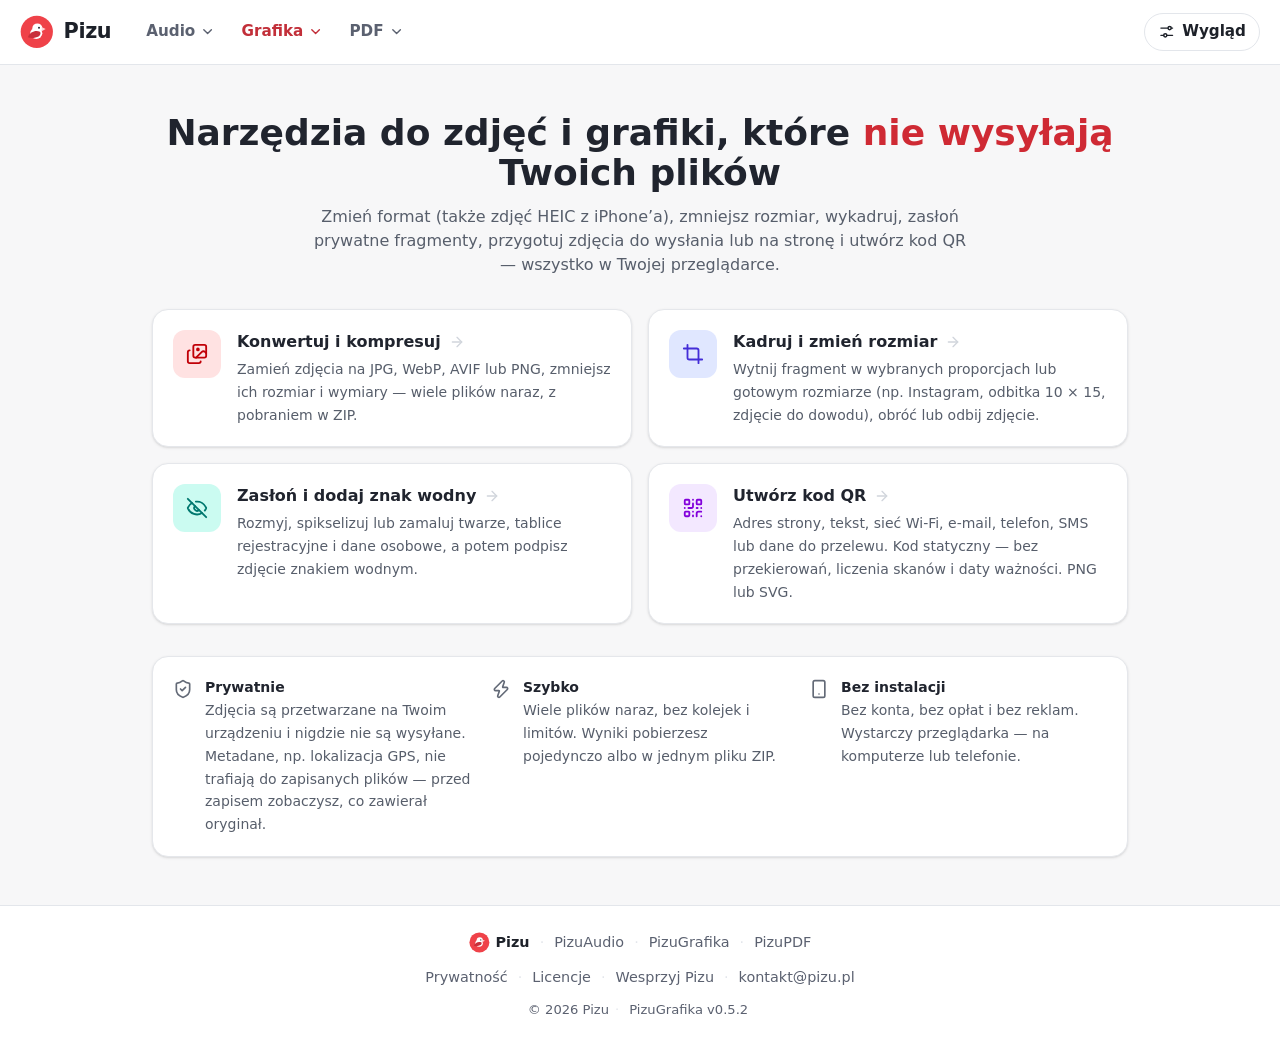
==== index.html @ 6f0ce393 "Wdrożenie 0.5.2 (2026-10-22 12:52) Źródło: pizu-grafika e3fdf95" ====
<!DOCTYPE html>
<html lang="pl">
  <head>
    <meta charset="UTF-8" />
    <!-- every address (/, /kod-qr/, …) loads files from the site root — see lib/routes.ts -->
    <base href="/" />
    <meta name="viewport" content="width=device-width, initial-scale=1.0" />
    <meta
      http-equiv="Content-Security-Policy"
      content="default-src 'self'; script-src 'self' 'wasm-unsafe-eval'; style-src 'self' 'unsafe-inline'; img-src 'self' data: blob:; font-src 'self' data:; worker-src 'self' blob:; connect-src 'self'; base-uri 'self'; form-action 'none'"
    />
    <meta name="description" content="PizuGrafika — darmowe narzędzia do zdjęć i grafiki działające w całości w Twojej przeglądarce. Konwertuj (także zdjęcia HEIC z iPhone’a), kompresuj, kadruj, zasłaniaj fragmenty, dodawaj znak wodny i twórz statyczne kody QR (także do przelewu) bez wysyłania danych na serwer." />
    <link rel="canonical" href="https://grafika.pizu.pl/" />
    <!-- link previews: scripts/tool-pages.mjs sets og:title, og:description and og:url for every tool page;
         the image is shared (pizu-pl: scripts/og-image-tool.html → node scripts/og-image.mjs) -->
    <meta property="og:title" content="PizuGrafika — darmowe narzędzia do zdjęć i grafiki w przeglądarce" />
    <meta property="og:description" content="PizuGrafika — darmowe narzędzia do zdjęć i grafiki działające w całości w Twojej przeglądarce. Konwertuj (także zdjęcia HEIC z iPhone’a), kompresuj, kadruj, zasłaniaj fragmenty, dodawaj znak wodny i twórz statyczne kody QR (także do przelewu) bez wysyłania danych na serwer." />
    <meta property="og:type" content="website" />
    <meta property="og:url" content="https://grafika.pizu.pl/" />
    <meta property="og:site_name" content="PizuGrafika" />
    <meta property="og:locale" content="pl_PL" />
    <meta property="og:image" content="https://grafika.pizu.pl/og-image.png" />
    <meta property="og:image:type" content="image/png" />
    <meta property="og:image:width" content="1200" />
    <meta property="og:image:height" content="630" />
    <meta property="og:image:alt" content="Ptak Pizu i napis: PizuGrafika — narzędzia, które nie wysyłają Twoich plików. Konwertuj, kadruj, kod QR." />
    <meta name="twitter:card" content="summary_large_image" />
    <link rel="icon" type="image/svg+xml" href="./favicon.svg" />
    <!-- applies saved theme / contrast / text size before the first paint -->
    <script src="./settings-init.js"></script>
    <title>PizuGrafika — darmowe narzędzia do zdjęć i grafiki w przeglądarce</title>
    <script type="module" crossorigin src="./assets/index-D2YXxZQF.js"></script>
    <link rel="stylesheet" crossorigin href="./assets/index-DiypQRXG.css">
  </head>
  <body>
    <div id="root"></div>
  </body>
</html>
---- assets/index-DiypQRXG.css ----
/*! tailwindcss v4.3.3 | MIT License | https://tailwindcss.com */
@layer properties{@supports (((-webkit-hyphens:none)) and (not (margin-trim:inline))) or ((-moz-orient:inline) and (not (color:rgb(from red r g b)))){*,:before,:after,::backdrop{--tw-translate-x:0;--tw-translate-y:0;--tw-translate-z:0;--tw-rotate-x:initial;--tw-rotate-y:initial;--tw-rotate-z:initial;--tw-skew-x:initial;--tw-skew-y:initial;--tw-space-y-reverse:0;--tw-divide-y-reverse:0;--tw-border-style:solid;--tw-leading:initial;--tw-font-weight:initial;--tw-ordinal:initial;--tw-slashed-zero:initial;--tw-numeric-figure:initial;--tw-numeric-spacing:initial;--tw-numeric-fraction:initial;--tw-shadow:0 0 #0000;--tw-shadow-color:initial;--tw-shadow-alpha:100%;--tw-inset-shadow:0 0 #0000;--tw-inset-shadow-color:initial;--tw-inset-shadow-alpha:100%;--tw-ring-color:initial;--tw-ring-shadow:0 0 #0000;--tw-inset-ring-color:initial;--tw-inset-ring-shadow:0 0 #0000;--tw-ring-inset:initial;--tw-ring-offset-width:0px;--tw-ring-offset-color:#fff;--tw-ring-offset-shadow:0 0 #0000;--tw-blur:initial;--tw-brightness:initial;--tw-contrast:initial;--tw-grayscale:initial;--tw-hue-rotate:initial;--tw-invert:initial;--tw-opacity:initial;--tw-saturate:initial;--tw-sepia:initial;--tw-drop-shadow:initial;--tw-drop-shadow-color:initial;--tw-drop-shadow-alpha:100%;--tw-drop-shadow-size:initial;--tw-duration:initial}}}@layer theme{:root,:host{--font-sans:-apple-system, BlinkMacSystemFont, "Segoe UI", Roboto, "Helvetica Neue", "Noto Sans", Arial, sans-serif, "Apple Color Emoji", "Segoe UI Emoji", "Segoe UI Symbol", "Noto Color Emoji";--font-mono:ui-monospace, SFMono-Regular, Menlo, Monaco, Consolas, "Liberation Mono", "Courier New", monospace;--color-red-50:oklch(97.1% .013 17.38);--color-red-100:oklch(93.6% .032 17.717);--color-red-200:oklch(88.5% .062 18.334);--color-red-300:oklch(80.8% .114 19.571);--color-red-500:oklch(63.7% .237 25.331);--color-red-600:oklch(57.7% .245 27.325);--color-red-700:oklch(50.5% .213 27.518);--color-amber-50:oklch(98.7% .022 95.277);--color-amber-200:oklch(92.4% .12 95.746);--color-amber-700:oklch(55.5% .163 48.998);--color-green-50:oklch(98.2% .018 155.826);--color-green-200:oklch(92.5% .084 155.995);--color-green-700:oklch(52.7% .154 150.069);--color-teal-100:oklch(95.3% .051 180.801);--color-teal-700:oklch(51.1% .096 186.391);--color-blue-50:oklch(97% .014 254.604);--color-blue-200:oklch(88.2% .059 254.128);--color-blue-700:oklch(48.8% .243 264.376);--color-indigo-100:oklch(93% .034 272.788);--color-indigo-700:oklch(45.7% .24 277.023);--color-purple-100:oklch(94.6% .033 307.174);--color-purple-700:oklch(49.6% .265 301.924);--color-slate-700:oklch(37.2% .044 257.287);--color-slate-800:oklch(27.9% .041 260.031);--color-gray-50:oklch(98.5% .002 247.839);--color-gray-100:oklch(96.7% .003 264.542);--color-gray-200:oklch(92.8% .006 264.531);--color-gray-300:oklch(87.2% .01 258.338);--color-gray-400:oklch(70.7% .022 261.325);--color-gray-500:oklch(55.1% .027 264.364);--color-gray-600:oklch(44.6% .03 256.802);--color-gray-700:oklch(37.3% .034 259.733);--color-black:#000;--color-white:#fff;--spacing:.25rem;--container-sm:24rem;--container-md:28rem;--container-lg:32rem;--container-2xl:42rem;--container-3xl:48rem;--container-5xl:64rem;--text-xs:.75rem;--text-xs--line-height:calc(1 / .75);--text-sm:.875rem;--text-sm--line-height:calc(1.25 / .875);--text-base:1rem;--text-base--line-height:calc(1.5 / 1);--text-lg:1.125rem;--text-lg--line-height:calc(1.75 / 1.125);--text-xl:1.25rem;--text-xl--line-height:calc(1.75 / 1.25);--text-3xl:1.875rem;--text-3xl--line-height:calc(2.25 / 1.875);--text-4xl:2.25rem;--text-4xl--line-height:calc(2.5 / 2.25);--font-weight-normal:400;--font-weight-medium:500;--font-weight-semibold:600;--font-weight-bold:700;--leading-relaxed:1.625;--radius-sm:.25rem;--radius-md:.375rem;--radius-lg:.5rem;--radius-xl:.75rem;--radius-2xl:1rem;--animate-spin:spin 1s linear infinite;--default-transition-duration:.15s;--default-transition-timing-function:cubic-bezier(.4, 0, .2, 1);--default-font-family:var(--font-sans);--default-mono-font-family:var(--font-mono);--color-brand:#cf2a34;--color-brand-dark:#b4242d;--color-ink:#20242e;--color-app:#f7f7f8;--color-surface:#fff;--color-success:#15803d;--color-success-dark:#166534}}@layer base{*,:after,:before,::backdrop{box-sizing:border-box;border:0 solid;margin:0;padding:0}::file-selector-button{box-sizing:border-box;border:0 solid;margin:0;padding:0}html,:host{-webkit-text-size-adjust:100%;tab-size:4;line-height:1.5;font-family:var(--default-font-family,-apple-system, BlinkMacSystemFont, "Segoe UI", Roboto, "Helvetica Neue", "Noto Sans", Arial, sans-serif, "Apple Color Emoji", "Segoe UI Emoji", "Segoe UI Symbol", "Noto Color Emoji");font-feature-settings:var(--default-font-feature-settings,normal);font-variation-settings:var(--default-font-variation-settings,normal);-webkit-tap-highlight-color:transparent}hr{height:0;color:inherit;border-top-width:1px}abbr:where([title]){-webkit-text-decoration:underline dotted;text-decoration:underline dotted}h1,h2,h3,h4,h5,h6{font-size:inherit;font-weight:inherit}a{color:inherit;-webkit-text-decoration:inherit;-webkit-text-decoration:inherit;-webkit-text-decoration:inherit;-webkit-text-decoration:inherit;text-decoration:inherit}b,strong{font-weight:bolder}code,kbd,samp,pre{font-family:var(--default-mono-font-family,ui-monospace, SFMono-Regular, Menlo, Monaco, Consolas, "Liberation Mono", "Courier New", monospace);font-feature-settings:var(--default-mono-font-feature-settings,normal);font-variation-settings:var(--default-mono-font-variation-settings,normal);font-size:1em}small{font-size:80%}sub,sup{vertical-align:baseline;font-size:75%;line-height:0;position:relative}sub{bottom:-.25em}sup{top:-.5em}table{text-indent:0;border-color:inherit;border-collapse:collapse}:-moz-focusring:where(:not(iframe)){outline:auto}progress{vertical-align:baseline}summary{display:list-item}ol,ul,menu{list-style:none}img,svg,video,canvas,audio,iframe,embed,object{vertical-align:middle;display:block}img,video{max-width:100%;height:auto}button,input,select,optgroup,textarea{font:inherit;font-feature-settings:inherit;font-variation-settings:inherit;letter-spacing:inherit;color:inherit;opacity:1;background-color:#0000;border-radius:0}::file-selector-button{font:inherit;font-feature-settings:inherit;font-variation-settings:inherit;letter-spacing:inherit;color:inherit;opacity:1;background-color:#0000;border-radius:0}:where(select:is([multiple],[size])) optgroup{font-weight:bolder}:where(select:is([multiple],[size])) optgroup option{padding-inline-start:20px}::file-selector-button{margin-inline-end:4px}::placeholder{opacity:1}@supports (not ((-webkit-appearance:-apple-pay-button))) or (contain-intrinsic-size:1px){::placeholder{color:currentColor}@supports (color:color-mix(in lab, red, red)){::placeholder{color:color-mix(in oklab, currentcolor 50%, transparent)}}}textarea{resize:vertical}::-webkit-search-decoration{-webkit-appearance:none}::-webkit-date-and-time-value{min-height:1lh;text-align:inherit}::-webkit-datetime-edit{display:inline-flex}::-webkit-datetime-edit-fields-wrapper{padding:0}::-webkit-datetime-edit{padding-block:0}::-webkit-datetime-edit-year-field{padding-block:0}::-webkit-datetime-edit-month-field{padding-block:0}::-webkit-datetime-edit-day-field{padding-block:0}::-webkit-datetime-edit-hour-field{padding-block:0}::-webkit-datetime-edit-minute-field{padding-block:0}::-webkit-datetime-edit-second-field{padding-block:0}::-webkit-datetime-edit-millisecond-field{padding-block:0}::-webkit-datetime-edit-meridiem-field{padding-block:0}::-webkit-calendar-picker-indicator{line-height:1}:-moz-ui-invalid{box-shadow:none}button,input:where([type=button],[type=reset],[type=submit]){appearance:button}::file-selector-button{appearance:button}::-webkit-inner-spin-button{height:auto}::-webkit-outer-spin-button{height:auto}[hidden]:where(:not([hidden=until-found])){display:none!important}}@layer components;@layer utilities{.pointer-events-auto{pointer-events:auto}.pointer-events-none{pointer-events:none}.visible{visibility:visible}.sr-only{clip-path:inset(50%);white-space:nowrap;border-width:0;width:1px;height:1px;margin:-1px;padding:0;position:absolute;overflow:hidden}.absolute{position:absolute}.fixed{position:fixed}.relative{position:relative}.static{position:static}.inset-0{inset:0}.inset-x-0{inset-inline:0}.inset-y-0{inset-block:0}.top-0{top:0}.top-1\/2{top:50%}.top-1\/3{top:33.3333%}.top-2\/3{top:66.6667%}.top-full{top:100%}.right-4{right:calc(var(--spacing) * 4)}.bottom-0{bottom:0}.bottom-6{bottom:calc(var(--spacing) * 6)}.left-0{left:0}.left-1\/2{left:50%}.left-1\/3{left:33.3333%}.left-2\/3{left:66.6667%}.left-4{left:calc(var(--spacing) * 4)}.left-full{left:100%}.z-50{z-index:50}.container{width:100%}@media (width>=40rem){.container{max-width:40rem}}@media (width>=48rem){.container{max-width:48rem}}@media (width>=64rem){.container{max-width:64rem}}@media (width>=80rem){.container{max-width:80rem}}@media (width>=96rem){.container{max-width:96rem}}.mx-auto{margin-inline:auto}.my-16{margin-block:calc(var(--spacing) * 16)}.mt-0\.5{margin-top:calc(var(--spacing) * .5)}.mt-1{margin-top:var(--spacing)}.mt-2{margin-top:calc(var(--spacing) * 2)}.mt-3{margin-top:calc(var(--spacing) * 3)}.mt-4{margin-top:calc(var(--spacing) * 4)}.mt-5{margin-top:calc(var(--spacing) * 5)}.mt-8{margin-top:calc(var(--spacing) * 8)}.mt-px{margin-top:1px}.-mr-2{margin-right:calc(var(--spacing) * -2)}.mb-1\.5{margin-bottom:calc(var(--spacing) * 1.5)}.-ml-1\.5{margin-left:calc(var(--spacing) * -1.5)}.ml-1{margin-left:var(--spacing)}.ml-auto{margin-left:auto}.block{display:block}.contents{display:contents}.flex{display:flex}.grid{display:grid}.hidden{display:none}.inline{display:inline}.inline-block{display:inline-block}.inline-flex{display:inline-flex}.aspect-square{aspect-ratio:1}.h-2\.5{height:calc(var(--spacing) * 2.5)}.h-3\.5{height:calc(var(--spacing) * 3.5)}.h-4{height:calc(var(--spacing) * 4)}.h-5{height:calc(var(--spacing) * 5)}.h-6{height:calc(var(--spacing) * 6)}.h-8{height:calc(var(--spacing) * 8)}.h-9{height:calc(var(--spacing) * 9)}.h-10{height:calc(var(--spacing) * 10)}.h-12{height:calc(var(--spacing) * 12)}.h-14{height:calc(var(--spacing) * 14)}.h-16{height:calc(var(--spacing) * 16)}.h-auto{height:auto}.h-full{height:100%}.h-px{height:1px}.max-h-40{max-height:calc(var(--spacing) * 40)}.max-h-64{max-height:calc(var(--spacing) * 64)}.max-h-\[62vh\]{max-height:62vh}.max-h-\[65vh\]{max-height:65vh}.max-h-\[85vh\]{max-height:85vh}.max-h-\[90vh\]{max-height:90vh}.max-h-\[92vh\]{max-height:92vh}.min-h-8{min-height:calc(var(--spacing) * 8)}.min-h-9{min-height:calc(var(--spacing) * 9)}.min-h-10{min-height:calc(var(--spacing) * 10)}.min-h-11{min-height:calc(var(--spacing) * 11)}.min-h-24{min-height:calc(var(--spacing) * 24)}.min-h-screen{min-height:100vh}.w-0\.5{width:calc(var(--spacing) * .5)}.w-2\.5{width:calc(var(--spacing) * 2.5)}.w-3\.5{width:calc(var(--spacing) * 3.5)}.w-4{width:calc(var(--spacing) * 4)}.w-5{width:calc(var(--spacing) * 5)}.w-6{width:calc(var(--spacing) * 6)}.w-8{width:calc(var(--spacing) * 8)}.w-9{width:calc(var(--spacing) * 9)}.w-10{width:calc(var(--spacing) * 10)}.w-11{width:calc(var(--spacing) * 11)}.w-12{width:calc(var(--spacing) * 12)}.w-14{width:calc(var(--spacing) * 14)}.w-16{width:calc(var(--spacing) * 16)}.w-24{width:calc(var(--spacing) * 24)}.w-auto{width:auto}.w-fit{width:fit-content}.w-full{width:100%}.w-px{width:1px}.max-w-2xl{max-width:var(--container-2xl)}.max-w-3xl{max-width:var(--container-3xl)}.max-w-5xl{max-width:var(--container-5xl)}.max-w-72{max-width:calc(var(--spacing) * 72)}.max-w-full{max-width:100%}.max-w-lg{max-width:var(--container-lg)}.max-w-md{max-width:var(--container-md)}.max-w-sm{max-width:var(--container-sm)}.min-w-0{min-width:0}.flex-1{flex:1}.shrink{flex-shrink:1}.shrink-0{flex-shrink:0}.-translate-x-1\/2{--tw-translate-x:calc(calc(1 / 2 * 100%) * -1);translate:var(--tw-translate-x) var(--tw-translate-y)}.-translate-y-1\/2{--tw-translate-y:calc(calc(1 / 2 * 100%) * -1);translate:var(--tw-translate-x) var(--tw-translate-y)}.scale-\[1\.01\]{scale:1.01}.rotate-180{rotate:180deg}.transform{transform:var(--tw-rotate-x,) var(--tw-rotate-y,) var(--tw-rotate-z,) var(--tw-skew-x,) var(--tw-skew-y,)}.animate-spin{animation:var(--animate-spin)}.cursor-crosshair{cursor:crosshair}.cursor-ew-resize{cursor:ew-resize}.cursor-move{cursor:move}.cursor-nesw-resize{cursor:nesw-resize}.cursor-ns-resize{cursor:ns-resize}.cursor-nwse-resize{cursor:nwse-resize}.cursor-pointer{cursor:pointer}.touch-none{touch-action:none}.resize{resize:both}.resize-y{resize:vertical}.list-decimal{list-style-type:decimal}.list-disc{list-style-type:disc}.grid-cols-1{grid-template-columns:repeat(1,minmax(0,1fr))}.grid-cols-2{grid-template-columns:repeat(2,minmax(0,1fr))}.grid-cols-3{grid-template-columns:repeat(3,minmax(0,1fr))}.grid-cols-\[minmax\(0\,auto\)_minmax\(0\,1fr\)\]{grid-template-columns:minmax(0,auto) minmax(0,1fr)}.flex-col{flex-direction:column}.flex-wrap{flex-wrap:wrap}.items-baseline{align-items:baseline}.items-center{align-items:center}.items-end{align-items:flex-end}.items-start{align-items:flex-start}.justify-between{justify-content:space-between}.justify-center{justify-content:center}.justify-end{justify-content:flex-end}.justify-start{justify-content:flex-start}.gap-0\.5{gap:calc(var(--spacing) * .5)}.gap-1{gap:var(--spacing)}.gap-1\.5{gap:calc(var(--spacing) * 1.5)}.gap-2{gap:calc(var(--spacing) * 2)}.gap-3{gap:calc(var(--spacing) * 3)}.gap-4{gap:calc(var(--spacing) * 4)}.gap-5{gap:calc(var(--spacing) * 5)}:where(.space-y-1>:not(:last-child)){--tw-space-y-reverse:0;margin-block-start:calc(var(--spacing) * var(--tw-space-y-reverse));margin-block-end:calc(var(--spacing) * calc(1 - var(--tw-space-y-reverse)))}:where(.space-y-1\.5>:not(:last-child)){--tw-space-y-reverse:0;margin-block-start:calc(calc(var(--spacing) * 1.5) * var(--tw-space-y-reverse));margin-block-end:calc(calc(var(--spacing) * 1.5) * calc(1 - var(--tw-space-y-reverse)))}:where(.space-y-2>:not(:last-child)){--tw-space-y-reverse:0;margin-block-start:calc(calc(var(--spacing) * 2) * var(--tw-space-y-reverse));margin-block-end:calc(calc(var(--spacing) * 2) * calc(1 - var(--tw-space-y-reverse)))}:where(.space-y-3>:not(:last-child)){--tw-space-y-reverse:0;margin-block-start:calc(calc(var(--spacing) * 3) * var(--tw-space-y-reverse));margin-block-end:calc(calc(var(--spacing) * 3) * calc(1 - var(--tw-space-y-reverse)))}:where(.space-y-4>:not(:last-child)){--tw-space-y-reverse:0;margin-block-start:calc(calc(var(--spacing) * 4) * var(--tw-space-y-reverse));margin-block-end:calc(calc(var(--spacing) * 4) * calc(1 - var(--tw-space-y-reverse)))}:where(.space-y-5>:not(:last-child)){--tw-space-y-reverse:0;margin-block-start:calc(calc(var(--spacing) * 5) * var(--tw-space-y-reverse));margin-block-end:calc(calc(var(--spacing) * 5) * calc(1 - var(--tw-space-y-reverse)))}:where(.space-y-6>:not(:last-child)){--tw-space-y-reverse:0;margin-block-start:calc(calc(var(--spacing) * 6) * var(--tw-space-y-reverse));margin-block-end:calc(calc(var(--spacing) * 6) * calc(1 - var(--tw-space-y-reverse)))}:where(.space-y-8>:not(:last-child)){--tw-space-y-reverse:0;margin-block-start:calc(calc(var(--spacing) * 8) * var(--tw-space-y-reverse));margin-block-end:calc(calc(var(--spacing) * 8) * calc(1 - var(--tw-space-y-reverse)))}.gap-x-2{column-gap:calc(var(--spacing) * 2)}.gap-x-3{column-gap:calc(var(--spacing) * 3)}.gap-x-5{column-gap:calc(var(--spacing) * 5)}.gap-y-1{row-gap:var(--spacing)}.gap-y-1\.5{row-gap:calc(var(--spacing) * 1.5)}.gap-y-2{row-gap:calc(var(--spacing) * 2)}:where(.divide-y>:not(:last-child)){--tw-divide-y-reverse:0;border-bottom-style:var(--tw-border-style);border-top-style:var(--tw-border-style);border-top-width:calc(1px * var(--tw-divide-y-reverse));border-bottom-width:calc(1px * calc(1 - var(--tw-divide-y-reverse)))}:where(.divide-gray-100>:not(:last-child)){border-color:var(--color-gray-100)}:where(.divide-gray-200>:not(:last-child)){border-color:var(--color-gray-200)}.truncate{text-overflow:ellipsis;white-space:nowrap;overflow:hidden}.overflow-auto{overflow:auto}.overflow-hidden{overflow:hidden}.overflow-y-auto{overflow-y:auto}.rounded{border-radius:.25rem}.rounded-2xl{border-radius:var(--radius-2xl)}.rounded-full{border-radius:2147483647px}.rounded-lg{border-radius:var(--radius-lg)}.rounded-md{border-radius:var(--radius-md)}.rounded-sm{border-radius:var(--radius-sm)}.rounded-xl{border-radius:var(--radius-xl)}.border{border-style:var(--tw-border-style);border-width:1px}.border-2{border-style:var(--tw-border-style);border-width:2px}.border-t{border-top-style:var(--tw-border-style);border-top-width:1px}.border-b{border-bottom-style:var(--tw-border-style);border-bottom-width:1px}.border-dashed{--tw-border-style:dashed;border-style:dashed}.border-amber-200{border-color:var(--color-amber-200)}.border-blue-200{border-color:var(--color-blue-200)}.border-brand{border-color:var(--color-brand)}.border-gray-100{border-color:var(--color-gray-100)}.border-gray-200{border-color:var(--color-gray-200)}.border-gray-300{border-color:var(--color-gray-300)}.border-green-200{border-color:var(--color-green-200)}.border-red-200{border-color:var(--color-red-200)}.border-red-300{border-color:var(--color-red-300)}.border-red-500{border-color:var(--color-red-500)}.border-slate-700{border-color:var(--color-slate-700)}.border-white{border-color:var(--color-white)}.border-t-transparent{border-top-color:#0000}.bg-amber-50{background-color:var(--color-amber-50)}.bg-app{background-color:var(--color-app)}.bg-black\/40{background-color:#0006}@supports (color:color-mix(in lab, red, red)){.bg-black\/40{background-color:color-mix(in oklab, var(--color-black) 40%, transparent)}}.bg-blue-50{background-color:var(--color-blue-50)}.bg-brand{background-color:var(--color-brand)}.bg-current{background-color:currentColor}.bg-gray-50{background-color:var(--color-gray-50)}.bg-gray-100{background-color:var(--color-gray-100)}.bg-green-50{background-color:var(--color-green-50)}.bg-indigo-100{background-color:var(--color-indigo-100)}.bg-purple-100{background-color:var(--color-purple-100)}.bg-red-50{background-color:var(--color-red-50)}.bg-red-50\/40{background-color:#fef2f266}@supports (color:color-mix(in lab, red, red)){.bg-red-50\/40{background-color:color-mix(in oklab, var(--color-red-50) 40%, transparent)}}.bg-red-100{background-color:var(--color-red-100)}.bg-slate-800{background-color:var(--color-slate-800)}.bg-success{background-color:var(--color-success)}.bg-surface{background-color:var(--color-surface)}.bg-teal-100{background-color:var(--color-teal-100)}.bg-white{background-color:var(--color-white)}.bg-white\/60{background-color:#fff9}@supports (color:color-mix(in lab, red, red)){.bg-white\/60{background-color:color-mix(in oklab, var(--color-white) 60%, transparent)}}.object-contain{object-fit:contain}.object-cover{object-fit:cover}.p-0\.5{padding:calc(var(--spacing) * .5)}.p-1\.5{padding:calc(var(--spacing) * 1.5)}.p-3{padding:calc(var(--spacing) * 3)}.p-4{padding:calc(var(--spacing) * 4)}.p-5{padding:calc(var(--spacing) * 5)}.p-6{padding:calc(var(--spacing) * 6)}.px-1\.5{padding-inline:calc(var(--spacing) * 1.5)}.px-2{padding-inline:calc(var(--spacing) * 2)}.px-2\.5{padding-inline:calc(var(--spacing) * 2.5)}.px-3{padding-inline:calc(var(--spacing) * 3)}.px-4{padding-inline:calc(var(--spacing) * 4)}.px-5{padding-inline:calc(var(--spacing) * 5)}.px-6{padding-inline:calc(var(--spacing) * 6)}.px-8{padding-inline:calc(var(--spacing) * 8)}.py-0\.5{padding-block:calc(var(--spacing) * .5)}.py-1{padding-block:var(--spacing)}.py-2{padding-block:calc(var(--spacing) * 2)}.py-2\.5{padding-block:calc(var(--spacing) * 2.5)}.py-3{padding-block:calc(var(--spacing) * 3)}.py-4{padding-block:calc(var(--spacing) * 4)}.py-6{padding-block:calc(var(--spacing) * 6)}.py-8{padding-block:calc(var(--spacing) * 8)}.py-12{padding-block:calc(var(--spacing) * 12)}.py-20{padding-block:calc(var(--spacing) * 20)}.pt-1{padding-top:var(--spacing)}.pt-2{padding-top:calc(var(--spacing) * 2)}.pt-3{padding-top:calc(var(--spacing) * 3)}.pt-4{padding-top:calc(var(--spacing) * 4)}.pr-2{padding-right:calc(var(--spacing) * 2)}.pb-2{padding-bottom:calc(var(--spacing) * 2)}.pb-3{padding-bottom:calc(var(--spacing) * 3)}.pb-4{padding-bottom:calc(var(--spacing) * 4)}.pb-12{padding-bottom:calc(var(--spacing) * 12)}.pl-4{padding-left:calc(var(--spacing) * 4)}.pl-5{padding-left:calc(var(--spacing) * 5)}.text-center{text-align:center}.text-left{text-align:left}.text-right{text-align:right}.font-mono{font-family:var(--font-mono)}.text-3xl{font-size:var(--text-3xl);line-height:var(--tw-leading,var(--text-3xl--line-height))}.text-base{font-size:var(--text-base);line-height:var(--tw-leading,var(--text-base--line-height))}.text-lg{font-size:var(--text-lg);line-height:var(--tw-leading,var(--text-lg--line-height))}.text-sm{font-size:var(--text-sm);line-height:var(--tw-leading,var(--text-sm--line-height))}.text-xl{font-size:var(--text-xl);line-height:var(--tw-leading,var(--text-xl--line-height))}.text-xs{font-size:var(--text-xs);line-height:var(--tw-leading,var(--text-xs--line-height))}.text-\[10px\]{font-size:10px}.leading-relaxed{--tw-leading:var(--leading-relaxed);line-height:var(--leading-relaxed)}.font-bold{--tw-font-weight:var(--font-weight-bold);font-weight:var(--font-weight-bold)}.font-medium{--tw-font-weight:var(--font-weight-medium);font-weight:var(--font-weight-medium)}.font-normal{--tw-font-weight:var(--font-weight-normal);font-weight:var(--font-weight-normal)}.font-semibold{--tw-font-weight:var(--font-weight-semibold);font-weight:var(--font-weight-semibold)}.break-words{overflow-wrap:break-word}.break-all{word-break:break-all}.whitespace-pre-wrap{white-space:pre-wrap}.text-amber-700{color:var(--color-amber-700)}.text-blue-700{color:var(--color-blue-700)}.text-brand{color:var(--color-brand)}.text-gray-300{color:var(--color-gray-300)}.text-gray-400{color:var(--color-gray-400)}.text-gray-500{color:var(--color-gray-500)}.text-gray-600{color:var(--color-gray-600)}.text-gray-700{color:var(--color-gray-700)}.text-green-700{color:var(--color-green-700)}.text-indigo-700{color:var(--color-indigo-700)}.text-ink{color:var(--color-ink)}.text-purple-700{color:var(--color-purple-700)}.text-red-600{color:var(--color-red-600)}.text-red-700{color:var(--color-red-700)}.text-slate-700{color:var(--color-slate-700)}.text-teal-700{color:var(--color-teal-700)}.text-white{color:var(--color-white)}.uppercase{text-transform:uppercase}.tabular-nums{--tw-numeric-spacing:tabular-nums;font-variant-numeric:var(--tw-ordinal,) var(--tw-slashed-zero,) var(--tw-numeric-figure,) var(--tw-numeric-spacing,) var(--tw-numeric-fraction,)}.underline{text-decoration-line:underline}.underline-offset-2{text-underline-offset:2px}.accent-brand{accent-color:var(--color-brand)}.shadow{--tw-shadow:0 1px 3px 0 var(--tw-shadow-color,#0000001a), 0 1px 2px -1px var(--tw-shadow-color,#0000001a);box-shadow:var(--tw-inset-shadow), var(--tw-inset-ring-shadow), var(--tw-ring-offset-shadow), var(--tw-ring-shadow), var(--tw-shadow)}.shadow-\[0_0_0_1px_rgba\(0\,0\,0\,0\.35\)\]{--tw-shadow:0 0 0 1px var(--tw-shadow-color,#00000059);box-shadow:var(--tw-inset-shadow), var(--tw-inset-ring-shadow), var(--tw-ring-offset-shadow), var(--tw-ring-shadow), var(--tw-shadow)}.shadow-lg{--tw-shadow:0 10px 15px -3px var(--tw-shadow-color,#0000001a), 0 4px 6px -4px var(--tw-shadow-color,#0000001a);box-shadow:var(--tw-inset-shadow), var(--tw-inset-ring-shadow), var(--tw-ring-offset-shadow), var(--tw-ring-shadow), var(--tw-shadow)}.shadow-sm{--tw-shadow:0 1px 3px 0 var(--tw-shadow-color,#0000001a), 0 1px 2px -1px var(--tw-shadow-color,#0000001a);box-shadow:var(--tw-inset-shadow), var(--tw-inset-ring-shadow), var(--tw-ring-offset-shadow), var(--tw-ring-shadow), var(--tw-shadow)}.shadow-xl{--tw-shadow:0 20px 25px -5px var(--tw-shadow-color,#0000001a), 0 8px 10px -6px var(--tw-shadow-color,#0000001a);box-shadow:var(--tw-inset-shadow), var(--tw-inset-ring-shadow), var(--tw-ring-offset-shadow), var(--tw-ring-shadow), var(--tw-shadow)}.blur{--tw-blur:blur(8px);filter:var(--tw-blur,) var(--tw-brightness,) var(--tw-contrast,) var(--tw-grayscale,) var(--tw-hue-rotate,) var(--tw-invert,) var(--tw-saturate,) var(--tw-sepia,) var(--tw-drop-shadow,)}.transition-all{transition-property:all;transition-timing-function:var(--tw-ease,var(--default-transition-timing-function));transition-duration:var(--tw-duration,var(--default-transition-duration))}.transition-colors{transition-property:color,background-color,border-color,outline-color,text-decoration-color,fill,stroke,--tw-gradient-from,--tw-gradient-via,--tw-gradient-to;transition-timing-function:var(--tw-ease,var(--default-transition-timing-function));transition-duration:var(--tw-duration,var(--default-transition-duration))}.transition-transform{transition-property:transform,translate,scale,rotate;transition-timing-function:var(--tw-ease,var(--default-transition-timing-function));transition-duration:var(--tw-duration,var(--default-transition-duration))}.duration-200{--tw-duration:.2s;transition-duration:.2s}.outline-none{--tw-outline-style:none;outline-style:none}.select-none{-webkit-user-select:none;user-select:none}@media (hover:hover){.group-hover\:text-brand:is(:where(.group):hover *){color:var(--color-brand)}.hover\:border-red-200:hover{border-color:var(--color-red-200)}.hover\:border-red-300:hover{border-color:var(--color-red-300)}.hover\:bg-brand-dark:hover{background-color:var(--color-brand-dark)}.hover\:bg-gray-50:hover{background-color:var(--color-gray-50)}.hover\:bg-gray-100:hover{background-color:var(--color-gray-100)}.hover\:bg-green-50:hover{background-color:var(--color-green-50)}.hover\:bg-red-50:hover{background-color:var(--color-red-50)}.hover\:bg-red-50\/70:hover{background-color:#fef2f2b3}@supports (color:color-mix(in lab, red, red)){.hover\:bg-red-50\/70:hover{background-color:color-mix(in oklab, var(--color-red-50) 70%, transparent)}}.hover\:bg-slate-700:hover{background-color:var(--color-slate-700)}.hover\:bg-success-dark:hover{background-color:var(--color-success-dark)}.hover\:text-brand:hover{color:var(--color-brand)}.hover\:text-gray-700:hover{color:var(--color-gray-700)}.hover\:text-red-700:hover{color:var(--color-red-700)}.hover\:no-underline:hover{text-decoration-line:none}.hover\:underline:hover{text-decoration-line:underline}.hover\:shadow-md:hover{--tw-shadow:0 4px 6px -1px var(--tw-shadow-color,#0000001a), 0 2px 4px -2px var(--tw-shadow-color,#0000001a);box-shadow:var(--tw-inset-shadow), var(--tw-inset-ring-shadow), var(--tw-ring-offset-shadow), var(--tw-ring-shadow), var(--tw-shadow)}}.focus\:not-sr-only:focus{clip-path:none;white-space:normal;width:auto;height:auto;margin:0;padding:0;position:static;overflow:visible}.focus\:fixed:focus{position:fixed}.focus\:top-2:focus{top:calc(var(--spacing) * 2)}.focus\:left-2:focus{left:calc(var(--spacing) * 2)}.focus\:z-60:focus{z-index:60}.focus\:rounded-lg:focus{border-radius:var(--radius-lg)}.focus\:bg-surface:focus{background-color:var(--color-surface)}.focus\:px-4:focus{padding-inline:calc(var(--spacing) * 4)}.focus\:py-2:focus{padding-block:calc(var(--spacing) * 2)}.focus\:text-ink:focus{color:var(--color-ink)}.focus\:shadow-lg:focus{--tw-shadow:0 10px 15px -3px var(--tw-shadow-color,#0000001a), 0 4px 6px -4px var(--tw-shadow-color,#0000001a);box-shadow:var(--tw-inset-shadow), var(--tw-inset-ring-shadow), var(--tw-ring-offset-shadow), var(--tw-ring-shadow), var(--tw-shadow)}.focus\:outline-none:focus{--tw-outline-style:none;outline-style:none}.focus-visible\:ring-4:focus-visible{--tw-ring-shadow:var(--tw-ring-inset,) 0 0 0 calc(4px + var(--tw-ring-offset-width)) var(--tw-ring-color,currentcolor);box-shadow:var(--tw-inset-shadow), var(--tw-inset-ring-shadow), var(--tw-ring-offset-shadow), var(--tw-ring-shadow), var(--tw-shadow)}.focus-visible\:ring-\[var\(--focus\)\]:focus-visible{--tw-ring-color:var(--focus)}.disabled\:opacity-40:disabled{opacity:.4}.disabled\:opacity-50:disabled{opacity:.5}.disabled\:opacity-60:disabled{opacity:.6}@media (width>=40rem){.sm\:left-auto{left:auto}.sm\:mb-0{margin-bottom:0}.sm\:grid-cols-\[minmax\(0\,auto\)_minmax\(0\,1fr\)\]{grid-template-columns:minmax(0,auto) minmax(0,1fr)}.sm\:gap-y-1{row-gap:var(--spacing)}.sm\:px-6{padding-inline:calc(var(--spacing) * 6)}}@media (width>=48rem){.md\:grid-cols-2{grid-template-columns:repeat(2,minmax(0,1fr))}.md\:grid-cols-3{grid-template-columns:repeat(3,minmax(0,1fr))}.md\:px-6{padding-inline:calc(var(--spacing) * 6)}.md\:py-12{padding-block:calc(var(--spacing) * 12)}.md\:text-4xl{font-size:var(--text-4xl);line-height:var(--tw-leading,var(--text-4xl--line-height))}}@media (width>=64rem){.lg\:sticky{position:sticky}.lg\:top-4{top:calc(var(--spacing) * 4)}.lg\:grid-cols-\[1fr_20rem\]{grid-template-columns:1fr 20rem}.lg\:grid-cols-\[1fr_21rem\]{grid-template-columns:1fr 21rem}}}:root{--color-gray-400:#636a77;--color-gray-500:#575e6b;--focus:#2563eb;--lightningcss-light:initial;--lightningcss-dark: ;color-scheme:light;accent-color:var(--color-brand)}body{background:var(--color-app);color:var(--color-ink);font-family:Segoe UI,system-ui,-apple-system,sans-serif}:focus-visible{outline:3px solid var(--focus);outline-offset:2px;border-radius:6px}::placeholder{color:var(--color-gray-500);opacity:1}::-webkit-scrollbar{width:8px}::-webkit-scrollbar-track{background:0 0}::-webkit-scrollbar-thumb{background:var(--color-gray-300);border-radius:4px}::-webkit-scrollbar-thumb:hover{background:var(--color-gray-400)}.dark{--lightningcss-light: ;--lightningcss-dark:initial;color-scheme:dark;--color-brand-mark:#f47279;--color-app:#121419;--color-surface:#1b1e25;--focus:#7aa2ff;--color-ink:#eef0f4;--color-gray-50:#20232b;--color-gray-100:#2a2e37;--color-gray-200:#353a45;--color-gray-300:#474d5a;--color-gray-400:#969dab;--color-gray-500:#a6acb9;--color-gray-600:#c4c9d3;--color-gray-700:#dcdfe6;--color-red-50:oklch(25.8% .092 26.042);--color-red-100:oklch(39.6% .141 25.723);--color-red-200:oklch(44.4% .177 26.899);--color-red-300:oklch(50.5% .213 27.518);--color-red-400:oklch(57.7% .245 27.325);--color-red-500:oklch(70.4% .191 22.216);--color-red-600:oklch(70.4% .191 22.216);--color-red-700:oklch(80.8% .114 19.571);--color-green-50:oklch(26.6% .065 152.934);--color-green-100:oklch(39.3% .095 152.535);--color-green-200:oklch(44.8% .119 151.328);--color-green-500:oklch(79.2% .209 151.711);--color-green-600:oklch(79.2% .209 151.711);--color-green-700:oklch(87.1% .15 154.449);--color-blue-50:oklch(28.2% .091 267.935);--color-blue-100:oklch(37.9% .146 265.522);--color-blue-200:oklch(42.4% .199 265.638);--color-blue-500:oklch(70.7% .165 254.624);--color-blue-700:oklch(80.9% .105 251.813);--color-amber-50:oklch(27.9% .077 45.635);--color-amber-100:oklch(41.4% .112 45.904);--color-amber-200:oklch(47.3% .137 46.201);--color-amber-500:oklch(82.8% .189 84.429);--color-amber-700:oklch(87.9% .169 91.605);--color-amber-800:oklch(92.4% .12 95.746);--color-amber-900:oklch(96.2% .059 95.617);--color-teal-100:oklch(38.6% .063 188.416);--color-teal-700:oklch(85.5% .138 181.071);--color-cyan-100:oklch(39.8% .07 227.392);--color-cyan-700:oklch(86.5% .127 207.078);--color-purple-100:oklch(38.1% .176 304.987);--color-purple-700:oklch(82.7% .119 306.383);--color-indigo-100:oklch(35.9% .144 278.697);--color-indigo-700:oklch(78.5% .115 274.713);--color-rose-100:oklch(41% .159 10.272);--color-rose-700:oklch(81% .117 11.638)}.dark .text-brand,.dark .hover\:text-brand:hover,.dark .group:hover .group-hover\:text-brand{color:#f47279}.contrast-high{--color-brand:#c11a24;--color-brand-dark:#9d141c;--color-success:#116b32;--color-success-dark:#0c5226;--color-gray-200:#9aa0ab;--color-gray-300:#7d8390;--color-gray-400:#4a505d;--color-gray-500:#3a3f4a;--color-gray-600:#2a2e37;--color-gray-700:#1d2027;--color-red-200:oklch(70.4% .191 22.216);--color-red-300:oklch(63.7% .237 25.331);--color-green-200:oklch(62.7% .194 149.214);--color-blue-200:oklch(62.3% .214 259.815);--color-amber-200:oklch(66.6% .179 58.318);--color-red-700:oklch(44.4% .177 26.899);--color-green-700:oklch(44.8% .119 151.328);--color-blue-700:oklch(42.4% .199 265.638);--color-amber-700:oklch(47.3% .137 46.201);--color-teal-700:oklch(43.7% .078 188.216);--color-cyan-700:oklch(45% .085 224.283);--color-brand-mark:#c11a24;--focus:#1d4ed8}.dark.contrast-high{--color-gray-200:#646b78;--color-gray-300:#7f8694;--color-gray-400:#ccd1da;--color-gray-500:#d9dde4;--color-gray-600:#e6e9ee;--color-gray-700:#f1f3f6;--color-red-200:oklch(63.7% .237 25.331);--color-red-300:oklch(70.4% .191 22.216);--color-green-200:oklch(62.7% .194 149.214);--color-blue-200:oklch(62.3% .214 259.815);--color-amber-200:oklch(66.6% .179 58.318);--color-red-700:oklch(80.8% .114 19.571);--color-green-700:oklch(87.1% .15 154.449);--color-blue-700:oklch(80.9% .105 251.813);--color-amber-700:oklch(87.9% .169 91.605);--color-teal-700:oklch(85.5% .138 181.071);--color-cyan-700:oklch(86.5% .127 207.078);--color-brand-mark:#ff8a8f;--focus:#a5c0ff}.dark.contrast-high .text-brand,.dark.contrast-high .hover\:text-brand:hover,.dark.contrast-high .group:hover .group-hover\:text-brand{color:#ff8a8f}.checkerboard{background-color:#fff;background-image:linear-gradient(45deg,#d9dce1 25%,#0000 25%),linear-gradient(-45deg,#d9dce1 25%,#0000 25%),linear-gradient(45deg,#0000 75%,#d9dce1 75%),linear-gradient(-45deg,#0000 75%,#d9dce1 75%);background-position:0 0,0 8px,8px -8px,-8px 0;background-size:16px 16px}@media (prefers-reduced-motion:reduce){:root:not(.motion-full) *,:root:not(.motion-full) :before,:root:not(.motion-full) :after{transition-duration:.01ms!important;animation-duration:.01ms!important;animation-iteration-count:1!important}:root:not(.motion-full) .animate-spin{animation:1.5s linear infinite spin!important}}.reduce-motion *,.reduce-motion :before,.reduce-motion :after{transition-duration:.01ms!important;animation-duration:.01ms!important;animation-iteration-count:1!important}.reduce-motion .animate-spin{animation:1.5s linear infinite spin!important}@keyframes slide-in{0%{opacity:0;transform:translate(100%)scale(.95)}to{opacity:1;transform:translate(0)scale(1)}}.animate-slide-in{animation:.25s ease-out slide-in}@property --tw-translate-x{syntax:"*";inherits:false;initial-value:0}@property --tw-translate-y{syntax:"*";inherits:false;initial-value:0}@property --tw-translate-z{syntax:"*";inherits:false;initial-value:0}@property --tw-rotate-x{syntax:"*";inherits:false}@property --tw-rotate-y{syntax:"*";inherits:false}@property --tw-rotate-z{syntax:"*";inherits:false}@property --tw-skew-x{syntax:"*";inherits:false}@property --tw-skew-y{syntax:"*";inherits:false}@property --tw-space-y-reverse{syntax:"*";inherits:false;initial-value:0}@property --tw-divide-y-reverse{syntax:"*";inherits:false;initial-value:0}@property --tw-border-style{syntax:"*";inherits:false;initial-value:solid}@property --tw-leading{syntax:"*";inherits:false}@property --tw-font-weight{syntax:"*";inherits:false}@property --tw-ordinal{syntax:"*";inherits:false}@property --tw-slashed-zero{syntax:"*";inherits:false}@property --tw-numeric-figure{syntax:"*";inherits:false}@property --tw-numeric-spacing{syntax:"*";inherits:false}@property --tw-numeric-fraction{syntax:"*";inherits:false}@property --tw-shadow{syntax:"*";inherits:false;initial-value:0 0 #0000}@property --tw-shadow-color{syntax:"*";inherits:false}@property --tw-shadow-alpha{syntax:"<percentage>";inherits:false;initial-value:100%}@property --tw-inset-shadow{syntax:"*";inherits:false;initial-value:0 0 #0000}@property --tw-inset-shadow-color{syntax:"*";inherits:false}@property --tw-inset-shadow-alpha{syntax:"<percentage>";inherits:false;initial-value:100%}@property --tw-ring-color{syntax:"*";inherits:false}@property --tw-ring-shadow{syntax:"*";inherits:false;initial-value:0 0 #0000}@property --tw-inset-ring-color{syntax:"*";inherits:false}@property --tw-inset-ring-shadow{syntax:"*";inherits:false;initial-value:0 0 #0000}@property --tw-ring-inset{syntax:"*";inherits:false}@property --tw-ring-offset-width{syntax:"<length>";inherits:false;initial-value:0}@property --tw-ring-offset-color{syntax:"*";inherits:false;initial-value:#fff}@property --tw-ring-offset-shadow{syntax:"*";inherits:false;initial-value:0 0 #0000}@property --tw-blur{syntax:"*";inherits:false}@property --tw-brightness{syntax:"*";inherits:false}@property --tw-contrast{syntax:"*";inherits:false}@property --tw-grayscale{syntax:"*";inherits:false}@property --tw-hue-rotate{syntax:"*";inherits:false}@property --tw-invert{syntax:"*";inherits:false}@property --tw-opacity{syntax:"*";inherits:false}@property --tw-saturate{syntax:"*";inherits:false}@property --tw-sepia{syntax:"*";inherits:false}@property --tw-drop-shadow{syntax:"*";inherits:false}@property --tw-drop-shadow-color{syntax:"*";inherits:false}@property --tw-drop-shadow-alpha{syntax:"<percentage>";inherits:false;initial-value:100%}@property --tw-drop-shadow-size{syntax:"*";inherits:false}@property --tw-duration{syntax:"*";inherits:false}@keyframes spin{to{transform:rotate(360deg)}}:root{--pz-ink:var(--lightningcss-light,#1d2129)var(--lightningcss-dark,#eef0f4);--pz-muted:var(--lightningcss-light,#5b6170)var(--lightningcss-dark,#a6acb9);--pz-surface:var(--lightningcss-light,#fff)var(--lightningcss-dark,#1b1e25);--pz-line:var(--lightningcss-light,#e3e6eb)var(--lightningcss-dark,#2a2e37);--pz-chip:var(--lightningcss-light,#f0f2f5)var(--lightningcss-dark,#23262e);--pz-brand-ink:var(--lightningcss-light,#c22f39)var(--lightningcss-dark,#f47279);--pz-brand-tile:var(--lightningcss-light,#ffe3e5)var(--lightningcss-dark,#3a1f23);--pz-focus:var(--lightningcss-light,#2563eb)var(--lightningcss-dark,#7aa2ff);--pz-shadow-color:var(--lightningcss-light,#1418211f)var(--lightningcss-dark,#00000080);--pz-max:none}:root[data-contrast=high],:root.contrast-high{--pz-ink:var(--lightningcss-light,#0b0d12)var(--lightningcss-dark,#fff);--pz-muted:var(--lightningcss-light,#343944)var(--lightningcss-dark,#dde0e7);--pz-line:var(--lightningcss-light,#7d8491)var(--lightningcss-dark,#7f8694);--pz-chip:var(--lightningcss-light,#e3e6eb)var(--lightningcss-dark,#2c3039);--pz-brand-ink:var(--lightningcss-light,#a3202a)var(--lightningcss-dark,#ff8a8f);--pz-focus:var(--lightningcss-light,#1d4ed8)var(--lightningcss-dark,#a5c0ff)}pizu-header,pizu-footer{color:var(--pz-ink);background:var(--pz-surface);line-height:1.4;display:block}pizu-header *,pizu-footer *{box-sizing:border-box}pizu-header{z-index:40;border-bottom:1px solid var(--pz-line);position:relative}pizu-header:not(:defined){min-height:4rem}pizu-footer{border-top:1px solid var(--pz-line)}pizu-header :focus-visible,pizu-footer :focus-visible{outline:3px solid var(--pz-focus);outline-offset:2px;border-radius:8px}.pz-visually-hidden{clip:rect(0 0 0 0);white-space:nowrap;width:1px;height:1px;position:absolute;overflow:hidden}.pz-mark{flex:none;width:2.1rem;height:2.1rem}.pz-c-brand{fill:#ef4249}.pz-c-white{fill:#fff}.pz-c-beak{fill:#ffd3d5}.pz-c-ink{fill:#262b36}.pz-c-wing{fill:#c92f3a}.pz-icon,.pz-chevron{fill:none;stroke:currentColor;stroke-width:1.9px;stroke-linecap:round;stroke-linejoin:round;flex:none;width:1.15em;height:1.15em}.pz-bar{max-width:var(--pz-max);align-items:center;gap:8px 16px;min-height:4rem;margin-inline:auto;padding:10px 20px;display:flex}.pz-logo{color:var(--pz-ink);align-items:center;gap:10px;padding:4px 6px 4px 0;text-decoration:none;display:inline-flex}.pz-logo-name{letter-spacing:-.02em;font-size:1.3rem;font-weight:800}.pz-nav-list,.pz-panel-list,.pz-mobile-list{margin:0;padding:0;list-style:none}.pz-nav-list{gap:2px;display:flex}.pz-nav-item{position:relative}.pz-nav-btn{color:var(--pz-muted);font:inherit;cursor:pointer;background:0 0;border:0;border-radius:999px;align-items:center;gap:5px;padding:8px 11px 8px 13px;font-size:.95rem;font-weight:600;display:inline-flex}.pz-nav-btn:hover,.pz-nav-btn[aria-expanded=true]{background:var(--pz-chip);color:var(--pz-ink)}.pz-nav-btn.is-current{color:var(--pz-brand-ink)}.pz-chevron{stroke-width:2.2px;width:1em;height:1em}.pz-nav-btn[aria-expanded=true] .pz-chevron{transform:rotate(180deg)}.pz-spinner{vertical-align:-.1em;fill:none;width:.9em;height:.9em;stroke:var(--pz-brand-ink);stroke-width:3px;stroke-linecap:round;flex:none;margin-left:6px;animation:.9s linear infinite pz-spin}@keyframes pz-spin{to{transform:rotate(360deg)}}:root.reduce-motion .pz-spinner,:root[data-motion=reduced] .pz-spinner{animation:none}@media (prefers-reduced-motion:reduce){:root:not(.motion-full):not([data-motion=full]) .pz-spinner{animation:none}}.pz-panel{border:1px solid var(--pz-line);background:var(--pz-surface);width:21rem;box-shadow:0 2px 4px var(--pz-shadow-color), 0 18px 40px var(--pz-shadow-color);border-radius:16px;padding:8px;position:absolute;top:calc(100% + 10px);left:0}.pz-panel[hidden]{display:none}.pz-panel-wide{width:36rem}.pz-panel-wide .pz-panel-list{grid-template-rows:repeat(5,auto);grid-template-columns:repeat(2,minmax(0,1fr));grid-auto-flow:column}.pz-panel-head{border-bottom:1px solid var(--pz-line);flex-wrap:wrap;justify-content:space-between;align-items:baseline;gap:2px 12px;margin-bottom:6px;padding:6px 10px 10px;display:flex}.pz-product{color:var(--pz-ink);letter-spacing:-.015em;font-size:1.05rem;font-weight:800;text-decoration:none}.pz-product:hover{text-underline-offset:3px;text-decoration:underline}.pz-product-name{color:var(--pz-brand-ink)}.pz-panel-about{color:var(--pz-muted);font-size:.85rem;font-weight:400}.pz-panel-list{gap:2px;display:grid}.pz-tool{color:var(--pz-ink);border-radius:10px;padding:8px 10px;text-decoration:none;display:block}.pz-tool:hover{background:var(--pz-chip)}.pz-tool[aria-current=page]{background:var(--pz-brand-tile)}.pz-tool-name{font-size:.95rem;font-weight:600;display:block}.pz-tool[aria-current=page] .pz-tool-name{color:var(--pz-brand-ink)}.pz-tool-desc{color:var(--pz-muted);margin-top:1px;font-size:.82rem;line-height:1.35;display:block}.pz-actions{align-items:center;gap:8px;margin-left:auto;display:flex}.pz-btn{border:1px solid var(--pz-line);background:var(--pz-surface);color:var(--pz-ink);font:inherit;cursor:pointer;border-radius:999px;align-items:center;gap:7px;padding:7px 13px;font-size:.95rem;font-weight:600;display:inline-flex}.pz-btn:hover,.pz-btn[aria-expanded=true]{background:var(--pz-chip)}.pz-menu-btn{display:none}.pz-mobile{max-width:var(--pz-max);margin-inline:auto;padding:4px 20px 14px}.pz-mobile[hidden]{display:none}.pz-mobile-group{padding-block:10px}.pz-mobile-group+.pz-mobile-group{border-top:1px solid var(--pz-line)}.pz-mobile-title{margin:0 0 4px}.pz-mobile-list{flex-wrap:wrap;gap:4px;display:flex}.pz-mobile-list .pz-tool{border:1px solid var(--pz-line);border-radius:999px;padding:7px 12px}.pz-mobile-list .pz-tool-name{font-size:.9rem}@media (width<=880px){.pz-nav{display:none}.pz-menu-btn{display:inline-flex}}@media (width>=881px){.pz-mobile{display:none}}@media (width<=480px){.pz-bar{padding-inline:16px}.pz-settings .pz-btn-text{display:none}.pz-settings{padding-inline:9px}.pz-mobile{padding-inline:16px}}.pz-foot{max-width:var(--pz-max);color:var(--pz-muted);text-align:center;justify-items:center;gap:6px;margin-inline:auto;padding:22px 20px 26px;font-size:.9rem;display:grid}.pz-foot-row{flex-wrap:wrap;justify-content:center;align-items:center;margin:0;display:flex}.pz-foot a,.pz-foot button{color:inherit;font:inherit;cursor:pointer;background:0 0;border:0;padding:4px;text-decoration:none}.pz-foot a:hover,.pz-foot button:hover{color:var(--pz-ink);text-underline-offset:3px;text-decoration:underline}.pz-foot .pz-foot-brand{color:var(--pz-ink);align-items:center;gap:6px;font-weight:800;display:inline-flex}.pz-foot-brand .pz-mark{width:1.3rem;height:1.3rem}.pz-sep{color:var(--pz-line);padding-inline:6px}.pz-foot-meta{font-size:.82rem}
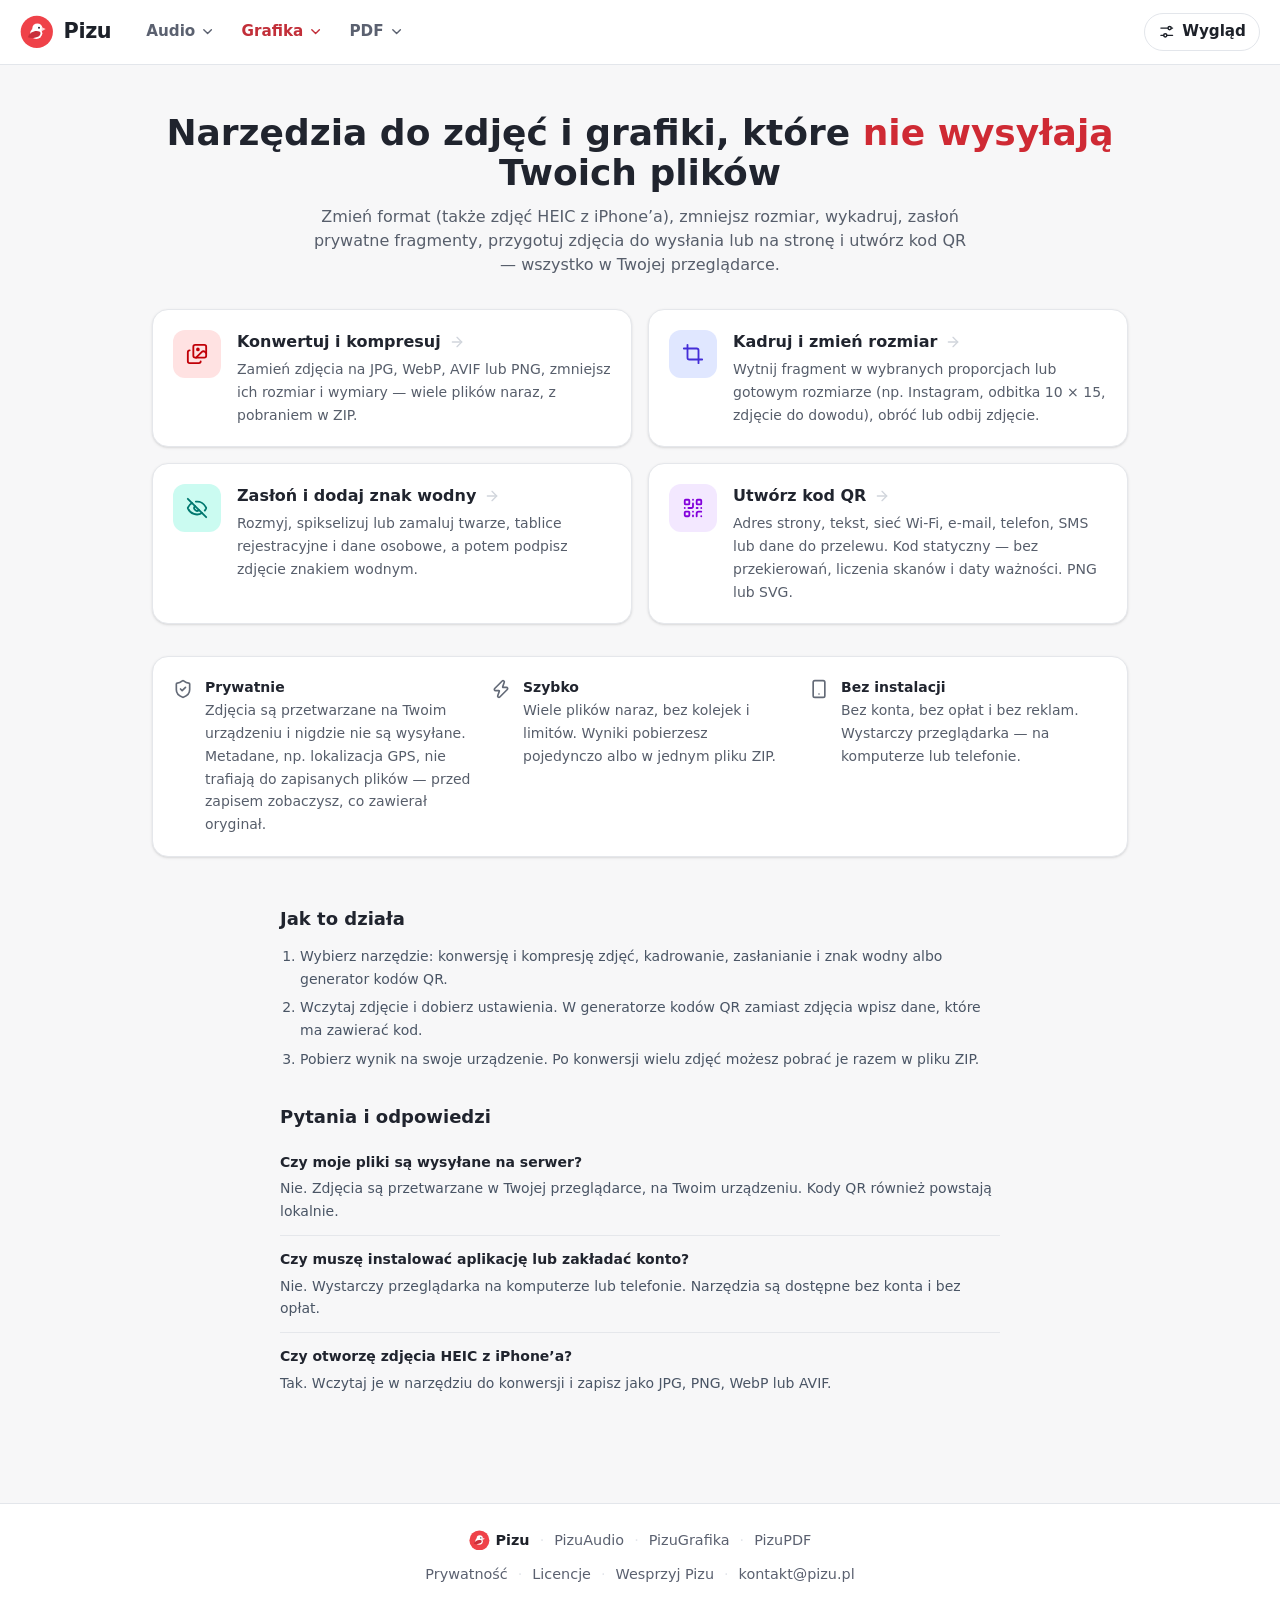
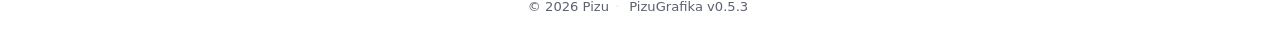
==== commit 211125d8: "Wdrożenie 0.5.3 (2026-10-23 07:41) Źródło: pizu-grafika 0fa47cd" ====
--- a/index.html
+++ b/index.html
@@ -29,10 +29,72 @@
     <!-- applies saved theme / contrast / text size before the first paint -->
     <script src="./settings-init.js"></script>
     <title>PizuGrafika — darmowe narzędzia do zdjęć i grafiki w przeglądarce</title>
-    <script type="module" crossorigin src="./assets/index-D2YXxZQF.js"></script>
-    <link rel="stylesheet" crossorigin href="./assets/index-DiypQRXG.css">
+    <script type="module" crossorigin src="./assets/index-BCA24Q3G.js"></script>
+    <link rel="stylesheet" crossorigin href="./assets/index-D2QOrKqq.css">
+    <script type="application/ld+json" data-page-schema>{"@context":"https://schema.org","@graph":[{"@type":"FAQPage","mainEntity":[{"@type":"Question","name":"Czy moje pliki są wysyłane na serwer?","acceptedAnswer":{"@type":"Answer","text":"Nie. Zdjęcia są przetwarzane w Twojej przeglądarce, na Twoim urządzeniu. Kody QR również powstają lokalnie."}},{"@type":"Question","name":"Czy muszę instalować aplikację lub zakładać konto?","acceptedAnswer":{"@type":"Answer","text":"Nie. Wystarczy przeglądarka na komputerze lub telefonie. Narzędzia są dostępne bez konta i bez opłat."}},{"@type":"Question","name":"Czy otworzę zdjęcia HEIC z iPhone’a?","acceptedAnswer":{"@type":"Answer","text":"Tak. Wczytaj je w narzędziu do konwersji i zapisz jako JPG, PNG, WebP lub AVIF."}}]}]}</script>
   </head>
   <body>
-    <div id="root"></div>
+    <div id="root"><!-- static-page:start -->
+<div class="flex flex-col min-h-screen bg-app">
+    <pizu-header site="grafika" tool="" settings=""></pizu-header>
+    <main id="main" tabindex="-1" class="flex-1 focus:outline-none"><div class="max-w-5xl mx-auto px-4 md:px-6 py-8 md:py-12 space-y-8">
+      <div class="text-center space-y-3">
+        <h1 class="text-3xl md:text-4xl font-bold text-ink">Narzędzia do zdjęć i grafiki, które <span class="text-brand">nie wysyłają</span> Twoich plików</h1>
+        <p class="text-gray-500 max-w-2xl mx-auto">Zmień format (także zdjęć HEIC z iPhone’a), zmniejsz rozmiar, wykadruj, zasłoń prywatne fragmenty, przygotuj zdjęcia do wysłania lub na stronę i utwórz kod QR — wszystko w Twojej przeglądarce.</p>
+      </div>
+      <div class="grid gap-4 md:grid-cols-2"><a href="/konwertuj-zdjecia/" class="group block text-left cursor-pointer bg-surface rounded-2xl border border-gray-200 shadow-sm p-5 hover:border-red-200 hover:shadow-md transition-all">
+        <div class="flex items-start gap-4">
+          <div class="w-12 h-12 bg-red-100 text-red-700 rounded-xl flex items-center justify-center shrink-0"><svg xmlns="http://www.w3.org/2000/svg" width="22" height="22" viewBox="0 0 24 24" fill="none" stroke="currentColor" stroke-width="2" stroke-linecap="round" stroke-linejoin="round" class="lucide lucide-images" aria-hidden="true"><path d="m22 11-1.296-1.296a2.4 2.4 0 0 0-3.408 0L11 16"></path><path d="M4 8a2 2 0 0 0-2 2v10a2 2 0 0 0 2 2h10a2 2 0 0 0 2-2"></path><circle cx="13" cy="7" r="1" fill="currentColor"></circle><rect x="8" y="2" width="14" height="14" rx="2"></rect></svg></div>
+          <div class="min-w-0 flex-1">
+            <p class="text-base font-bold text-ink flex items-center gap-2">Konwertuj i kompresuj<svg xmlns="http://www.w3.org/2000/svg" width="16" height="16" viewBox="0 0 24 24" fill="none" stroke="currentColor" stroke-width="2" stroke-linecap="round" stroke-linejoin="round" class="lucide lucide-arrow-right text-gray-300 group-hover:text-brand transition-colors" aria-hidden="true"><path d="M5 12h14"></path><path d="m12 5 7 7-7 7"></path></svg></p>
+            <p class="text-sm text-gray-500 mt-1 leading-relaxed">Zamień zdjęcia na JPG, WebP, AVIF lub PNG, zmniejsz ich rozmiar i wymiary — wiele plików naraz, z pobraniem w ZIP.</p>
+          </div>
+        </div>
+      </a><a href="/kadruj-zdjecie/" class="group block text-left cursor-pointer bg-surface rounded-2xl border border-gray-200 shadow-sm p-5 hover:border-red-200 hover:shadow-md transition-all">
+        <div class="flex items-start gap-4">
+          <div class="w-12 h-12 bg-indigo-100 text-indigo-700 rounded-xl flex items-center justify-center shrink-0"><svg xmlns="http://www.w3.org/2000/svg" width="22" height="22" viewBox="0 0 24 24" fill="none" stroke="currentColor" stroke-width="2" stroke-linecap="round" stroke-linejoin="round" class="lucide lucide-crop" aria-hidden="true"><path d="M6 2v14a2 2 0 0 0 2 2h14"></path><path d="M18 22V8a2 2 0 0 0-2-2H2"></path></svg></div>
+          <div class="min-w-0 flex-1">
+            <p class="text-base font-bold text-ink flex items-center gap-2">Kadruj i zmień rozmiar<svg xmlns="http://www.w3.org/2000/svg" width="16" height="16" viewBox="0 0 24 24" fill="none" stroke="currentColor" stroke-width="2" stroke-linecap="round" stroke-linejoin="round" class="lucide lucide-arrow-right text-gray-300 group-hover:text-brand transition-colors" aria-hidden="true"><path d="M5 12h14"></path><path d="m12 5 7 7-7 7"></path></svg></p>
+            <p class="text-sm text-gray-500 mt-1 leading-relaxed">Wytnij fragment w wybranych proporcjach lub gotowym rozmiarze (np. Instagram, odbitka 10 × 15, zdjęcie do dowodu), obróć lub odbij zdjęcie.</p>
+          </div>
+        </div>
+      </a><a href="/zaslon-i-znak-wodny/" class="group block text-left cursor-pointer bg-surface rounded-2xl border border-gray-200 shadow-sm p-5 hover:border-red-200 hover:shadow-md transition-all">
+        <div class="flex items-start gap-4">
+          <div class="w-12 h-12 bg-teal-100 text-teal-700 rounded-xl flex items-center justify-center shrink-0"><svg xmlns="http://www.w3.org/2000/svg" width="22" height="22" viewBox="0 0 24 24" fill="none" stroke="currentColor" stroke-width="2" stroke-linecap="round" stroke-linejoin="round" class="lucide lucide-eye-off" aria-hidden="true"><path d="M10.733 5.076a10.744 10.744 0 0 1 11.205 6.575 1 1 0 0 1 0 .696 10.747 10.747 0 0 1-1.444 2.49"></path><path d="M14.084 14.158a3 3 0 0 1-4.242-4.242"></path><path d="M17.479 17.499a10.75 10.75 0 0 1-15.417-5.151 1 1 0 0 1 0-.696 10.75 10.75 0 0 1 4.446-5.143"></path><path d="m2 2 20 20"></path></svg></div>
+          <div class="min-w-0 flex-1">
+            <p class="text-base font-bold text-ink flex items-center gap-2">Zasłoń i dodaj znak wodny<svg xmlns="http://www.w3.org/2000/svg" width="16" height="16" viewBox="0 0 24 24" fill="none" stroke="currentColor" stroke-width="2" stroke-linecap="round" stroke-linejoin="round" class="lucide lucide-arrow-right text-gray-300 group-hover:text-brand transition-colors" aria-hidden="true"><path d="M5 12h14"></path><path d="m12 5 7 7-7 7"></path></svg></p>
+            <p class="text-sm text-gray-500 mt-1 leading-relaxed">Rozmyj, spikselizuj lub zamaluj twarze, tablice rejestracyjne i dane osobowe, a potem podpisz zdjęcie znakiem wodnym.</p>
+          </div>
+        </div>
+      </a><a href="/kod-qr/" class="group block text-left cursor-pointer bg-surface rounded-2xl border border-gray-200 shadow-sm p-5 hover:border-red-200 hover:shadow-md transition-all">
+        <div class="flex items-start gap-4">
+          <div class="w-12 h-12 bg-purple-100 text-purple-700 rounded-xl flex items-center justify-center shrink-0"><svg xmlns="http://www.w3.org/2000/svg" width="22" height="22" viewBox="0 0 24 24" fill="none" stroke="currentColor" stroke-width="2" stroke-linecap="round" stroke-linejoin="round" class="lucide lucide-qr-code" aria-hidden="true"><rect width="5" height="5" x="3" y="3" rx="1"></rect><rect width="5" height="5" x="16" y="3" rx="1"></rect><rect width="5" height="5" x="3" y="16" rx="1"></rect><path d="M21 16h-3a2 2 0 0 0-2 2v3"></path><path d="M21 21v.01"></path><path d="M12 7v3a2 2 0 0 1-2 2H7"></path><path d="M3 12h.01"></path><path d="M12 3h.01"></path><path d="M12 16v.01"></path><path d="M16 12h1"></path><path d="M21 12v.01"></path><path d="M12 21v-1"></path></svg></div>
+          <div class="min-w-0 flex-1">
+            <p class="text-base font-bold text-ink flex items-center gap-2">Utwórz kod QR<svg xmlns="http://www.w3.org/2000/svg" width="16" height="16" viewBox="0 0 24 24" fill="none" stroke="currentColor" stroke-width="2" stroke-linecap="round" stroke-linejoin="round" class="lucide lucide-arrow-right text-gray-300 group-hover:text-brand transition-colors" aria-hidden="true"><path d="M5 12h14"></path><path d="m12 5 7 7-7 7"></path></svg></p>
+            <p class="text-sm text-gray-500 mt-1 leading-relaxed">Adres strony, tekst, sieć Wi-Fi, e-mail, telefon, SMS lub dane do przelewu. Kod statyczny — bez przekierowań, liczenia skanów i daty ważności. PNG lub SVG.</p>
+          </div>
+        </div>
+      </a></div>
+      <div class="bg-surface rounded-2xl border border-gray-200 shadow-sm p-5 grid gap-5 md:grid-cols-3"><div class="flex gap-3">
+        <svg xmlns="http://www.w3.org/2000/svg" width="20" height="20" viewBox="0 0 24 24" fill="none" stroke="currentColor" stroke-width="2" stroke-linecap="round" stroke-linejoin="round" class="lucide lucide-shield-check text-gray-400 shrink-0 mt-0.5" aria-hidden="true"><path d="M20 13c0 5-3.5 7.5-7.66 8.95a1 1 0 0 1-.67-.01C7.5 20.5 4 18 4 13V6a1 1 0 0 1 1-1c2 0 4.5-1.2 6.24-2.72a1.17 1.17 0 0 1 1.52 0C14.51 3.81 17 5 19 5a1 1 0 0 1 1 1z"></path><path d="m9 12 2 2 4-4"></path></svg>
+        <div><p class="text-sm font-semibold text-ink">Prywatnie</p><p class="text-sm text-gray-500 mt-0.5 leading-relaxed">Zdjęcia są przetwarzane na Twoim urządzeniu i nigdzie nie są wysyłane. Metadane, np. lokalizacja GPS, nie trafiają do zapisanych plików — przed zapisem zobaczysz, co zawierał oryginał.</p></div>
+      </div><div class="flex gap-3">
+        <svg xmlns="http://www.w3.org/2000/svg" width="20" height="20" viewBox="0 0 24 24" fill="none" stroke="currentColor" stroke-width="2" stroke-linecap="round" stroke-linejoin="round" class="lucide lucide-zap text-gray-400 shrink-0 mt-0.5" aria-hidden="true"><path d="M15.914 4a1.5 1.5 0 00-2.474-1.561l-9 9A1.5 1.5 0 005.5 14h4.002a.5.5 0 01.471.666L8.086 20a1.5 1.5 0 002.475 1.56l9-9A1.5 1.5 0 0018.5 10h-3.997a.5.5 0 01-.472-.667z"></path></svg>
+        <div><p class="text-sm font-semibold text-ink">Szybko</p><p class="text-sm text-gray-500 mt-0.5 leading-relaxed">Wiele plików naraz, bez kolejek i limitów. Wyniki pobierzesz pojedynczo albo w jednym pliku ZIP.</p></div>
+      </div><div class="flex gap-3">
+        <svg xmlns="http://www.w3.org/2000/svg" width="20" height="20" viewBox="0 0 24 24" fill="none" stroke="currentColor" stroke-width="2" stroke-linecap="round" stroke-linejoin="round" class="lucide lucide-smartphone text-gray-400 shrink-0 mt-0.5" aria-hidden="true"><rect width="14" height="20" x="5" y="2" rx="2" ry="2"></rect><path d="M12 18h.01"></path></svg>
+        <div><p class="text-sm font-semibold text-ink">Bez instalacji</p><p class="text-sm text-gray-500 mt-0.5 leading-relaxed">Bez konta, bez opłat i bez reklam. Wystarczy przeglądarka — na komputerze lub telefonie.</p></div>
+      </div></div>
+      <section aria-labelledby="info-home" class="max-w-3xl mx-auto px-4 sm:px-6 pt-4 pb-12 text-sm text-gray-600 leading-relaxed">
+    <h2 id="info-home" class="text-lg font-bold text-ink">Jak to działa</h2>
+    
+    <ol class="mt-3 space-y-1.5 list-decimal pl-5"><li>Wybierz narzędzie: konwersję i kompresję zdjęć, kadrowanie, zasłanianie i znak wodny albo generator kodów QR.</li><li>Wczytaj zdjęcie i dobierz ustawienia. W generatorze kodów QR zamiast zdjęcia wpisz dane, które ma zawierać kod.</li><li>Pobierz wynik na swoje urządzenie. Po konwersji wielu zdjęć możesz pobrać je razem w pliku ZIP.</li></ol>
+    <h2 class="mt-8 text-lg font-bold text-ink">Pytania i odpowiedzi</h2>
+    <dl class="mt-2 divide-y divide-gray-200"><div class="py-3"><dt class="font-semibold text-ink">Czy moje pliki są wysyłane na serwer?</dt><dd class="mt-1">Nie. Zdjęcia są przetwarzane w Twojej przeglądarce, na Twoim urządzeniu. Kody QR również powstają lokalnie.</dd></div><div class="py-3"><dt class="font-semibold text-ink">Czy muszę instalować aplikację lub zakładać konto?</dt><dd class="mt-1">Nie. Wystarczy przeglądarka na komputerze lub telefonie. Narzędzia są dostępne bez konta i bez opłat.</dd></div><div class="py-3"><dt class="font-semibold text-ink">Czy otworzę zdjęcia HEIC z iPhone’a?</dt><dd class="mt-1">Tak. Wczytaj je w narzędziu do konwersji i zapisz jako JPG, PNG, WebP lub AVIF.</dd></div></dl>
+  </section>
+    </div></main>
+    <pizu-footer product="PizuGrafika" version="0.5.3"></pizu-footer>
+  </div>
+<!-- static-page:end --></div>
   </body>
 </html>
--- a/assets/index-D2QOrKqq.css
+++ b/assets/index-D2QOrKqq.css
@@ -0,0 +1,2 @@
+/*! tailwindcss v4.3.3 | MIT License | https://tailwindcss.com */
+@layer properties{@supports (((-webkit-hyphens:none)) and (not (margin-trim:inline))) or ((-moz-orient:inline) and (not (color:rgb(from red r g b)))){*,:before,:after,::backdrop{--tw-translate-x:0;--tw-translate-y:0;--tw-translate-z:0;--tw-rotate-x:initial;--tw-rotate-y:initial;--tw-rotate-z:initial;--tw-skew-x:initial;--tw-skew-y:initial;--tw-space-y-reverse:0;--tw-divide-y-reverse:0;--tw-border-style:solid;--tw-leading:initial;--tw-font-weight:initial;--tw-ordinal:initial;--tw-slashed-zero:initial;--tw-numeric-figure:initial;--tw-numeric-spacing:initial;--tw-numeric-fraction:initial;--tw-shadow:0 0 #0000;--tw-shadow-color:initial;--tw-shadow-alpha:100%;--tw-inset-shadow:0 0 #0000;--tw-inset-shadow-color:initial;--tw-inset-shadow-alpha:100%;--tw-ring-color:initial;--tw-ring-shadow:0 0 #0000;--tw-inset-ring-color:initial;--tw-inset-ring-shadow:0 0 #0000;--tw-ring-inset:initial;--tw-ring-offset-width:0px;--tw-ring-offset-color:#fff;--tw-ring-offset-shadow:0 0 #0000;--tw-blur:initial;--tw-brightness:initial;--tw-contrast:initial;--tw-grayscale:initial;--tw-hue-rotate:initial;--tw-invert:initial;--tw-opacity:initial;--tw-saturate:initial;--tw-sepia:initial;--tw-drop-shadow:initial;--tw-drop-shadow-color:initial;--tw-drop-shadow-alpha:100%;--tw-drop-shadow-size:initial;--tw-duration:initial}}}@layer theme{:root,:host{--font-sans:-apple-system, BlinkMacSystemFont, "Segoe UI", Roboto, "Helvetica Neue", "Noto Sans", Arial, sans-serif, "Apple Color Emoji", "Segoe UI Emoji", "Segoe UI Symbol", "Noto Color Emoji";--font-mono:ui-monospace, SFMono-Regular, Menlo, Monaco, Consolas, "Liberation Mono", "Courier New", monospace;--color-red-50:oklch(97.1% .013 17.38);--color-red-100:oklch(93.6% .032 17.717);--color-red-200:oklch(88.5% .062 18.334);--color-red-300:oklch(80.8% .114 19.571);--color-red-500:oklch(63.7% .237 25.331);--color-red-600:oklch(57.7% .245 27.325);--color-red-700:oklch(50.5% .213 27.518);--color-amber-50:oklch(98.7% .022 95.277);--color-amber-200:oklch(92.4% .12 95.746);--color-amber-700:oklch(55.5% .163 48.998);--color-green-50:oklch(98.2% .018 155.826);--color-green-200:oklch(92.5% .084 155.995);--color-green-700:oklch(52.7% .154 150.069);--color-teal-100:oklch(95.3% .051 180.801);--color-teal-700:oklch(51.1% .096 186.391);--color-blue-50:oklch(97% .014 254.604);--color-blue-200:oklch(88.2% .059 254.128);--color-blue-700:oklch(48.8% .243 264.376);--color-indigo-100:oklch(93% .034 272.788);--color-indigo-700:oklch(45.7% .24 277.023);--color-purple-100:oklch(94.6% .033 307.174);--color-purple-700:oklch(49.6% .265 301.924);--color-slate-700:oklch(37.2% .044 257.287);--color-slate-800:oklch(27.9% .041 260.031);--color-gray-50:oklch(98.5% .002 247.839);--color-gray-100:oklch(96.7% .003 264.542);--color-gray-200:oklch(92.8% .006 264.531);--color-gray-300:oklch(87.2% .01 258.338);--color-gray-400:oklch(70.7% .022 261.325);--color-gray-500:oklch(55.1% .027 264.364);--color-gray-600:oklch(44.6% .03 256.802);--color-gray-700:oklch(37.3% .034 259.733);--color-black:#000;--color-white:#fff;--spacing:.25rem;--container-sm:24rem;--container-md:28rem;--container-lg:32rem;--container-2xl:42rem;--container-3xl:48rem;--container-5xl:64rem;--text-xs:.75rem;--text-xs--line-height:calc(1 / .75);--text-sm:.875rem;--text-sm--line-height:calc(1.25 / .875);--text-base:1rem;--text-base--line-height:calc(1.5 / 1);--text-lg:1.125rem;--text-lg--line-height:calc(1.75 / 1.125);--text-xl:1.25rem;--text-xl--line-height:calc(1.75 / 1.25);--text-3xl:1.875rem;--text-3xl--line-height:calc(2.25 / 1.875);--text-4xl:2.25rem;--text-4xl--line-height:calc(2.5 / 2.25);--font-weight-normal:400;--font-weight-medium:500;--font-weight-semibold:600;--font-weight-bold:700;--leading-relaxed:1.625;--radius-sm:.25rem;--radius-md:.375rem;--radius-lg:.5rem;--radius-xl:.75rem;--radius-2xl:1rem;--animate-spin:spin 1s linear infinite;--default-transition-duration:.15s;--default-transition-timing-function:cubic-bezier(.4, 0, .2, 1);--default-font-family:var(--font-sans);--default-mono-font-family:var(--font-mono);--color-brand:#cf2a34;--color-brand-dark:#b4242d;--color-ink:#20242e;--color-app:#f7f7f8;--color-surface:#fff;--color-success:#15803d;--color-success-dark:#166534}}@layer base{*,:after,:before,::backdrop{box-sizing:border-box;border:0 solid;margin:0;padding:0}::file-selector-button{box-sizing:border-box;border:0 solid;margin:0;padding:0}html,:host{-webkit-text-size-adjust:100%;tab-size:4;line-height:1.5;font-family:var(--default-font-family,-apple-system, BlinkMacSystemFont, "Segoe UI", Roboto, "Helvetica Neue", "Noto Sans", Arial, sans-serif, "Apple Color Emoji", "Segoe UI Emoji", "Segoe UI Symbol", "Noto Color Emoji");font-feature-settings:var(--default-font-feature-settings,normal);font-variation-settings:var(--default-font-variation-settings,normal);-webkit-tap-highlight-color:transparent}hr{height:0;color:inherit;border-top-width:1px}abbr:where([title]){-webkit-text-decoration:underline dotted;text-decoration:underline dotted}h1,h2,h3,h4,h5,h6{font-size:inherit;font-weight:inherit}a{color:inherit;-webkit-text-decoration:inherit;-webkit-text-decoration:inherit;-webkit-text-decoration:inherit;-webkit-text-decoration:inherit;text-decoration:inherit}b,strong{font-weight:bolder}code,kbd,samp,pre{font-family:var(--default-mono-font-family,ui-monospace, SFMono-Regular, Menlo, Monaco, Consolas, "Liberation Mono", "Courier New", monospace);font-feature-settings:var(--default-mono-font-feature-settings,normal);font-variation-settings:var(--default-mono-font-variation-settings,normal);font-size:1em}small{font-size:80%}sub,sup{vertical-align:baseline;font-size:75%;line-height:0;position:relative}sub{bottom:-.25em}sup{top:-.5em}table{text-indent:0;border-color:inherit;border-collapse:collapse}:-moz-focusring:where(:not(iframe)){outline:auto}progress{vertical-align:baseline}summary{display:list-item}ol,ul,menu{list-style:none}img,svg,video,canvas,audio,iframe,embed,object{vertical-align:middle;display:block}img,video{max-width:100%;height:auto}button,input,select,optgroup,textarea{font:inherit;font-feature-settings:inherit;font-variation-settings:inherit;letter-spacing:inherit;color:inherit;opacity:1;background-color:#0000;border-radius:0}::file-selector-button{font:inherit;font-feature-settings:inherit;font-variation-settings:inherit;letter-spacing:inherit;color:inherit;opacity:1;background-color:#0000;border-radius:0}:where(select:is([multiple],[size])) optgroup{font-weight:bolder}:where(select:is([multiple],[size])) optgroup option{padding-inline-start:20px}::file-selector-button{margin-inline-end:4px}::placeholder{opacity:1}@supports (not ((-webkit-appearance:-apple-pay-button))) or (contain-intrinsic-size:1px){::placeholder{color:currentColor}@supports (color:color-mix(in lab, red, red)){::placeholder{color:color-mix(in oklab, currentcolor 50%, transparent)}}}textarea{resize:vertical}::-webkit-search-decoration{-webkit-appearance:none}::-webkit-date-and-time-value{min-height:1lh;text-align:inherit}::-webkit-datetime-edit{display:inline-flex}::-webkit-datetime-edit-fields-wrapper{padding:0}::-webkit-datetime-edit{padding-block:0}::-webkit-datetime-edit-year-field{padding-block:0}::-webkit-datetime-edit-month-field{padding-block:0}::-webkit-datetime-edit-day-field{padding-block:0}::-webkit-datetime-edit-hour-field{padding-block:0}::-webkit-datetime-edit-minute-field{padding-block:0}::-webkit-datetime-edit-second-field{padding-block:0}::-webkit-datetime-edit-millisecond-field{padding-block:0}::-webkit-datetime-edit-meridiem-field{padding-block:0}::-webkit-calendar-picker-indicator{line-height:1}:-moz-ui-invalid{box-shadow:none}button,input:where([type=button],[type=reset],[type=submit]){appearance:button}::file-selector-button{appearance:button}::-webkit-inner-spin-button{height:auto}::-webkit-outer-spin-button{height:auto}[hidden]:where(:not([hidden=until-found])){display:none!important}}@layer components;@layer utilities{.pointer-events-auto{pointer-events:auto}.pointer-events-none{pointer-events:none}.visible{visibility:visible}.sr-only{clip-path:inset(50%);white-space:nowrap;border-width:0;width:1px;height:1px;margin:-1px;padding:0;position:absolute;overflow:hidden}.absolute{position:absolute}.fixed{position:fixed}.relative{position:relative}.static{position:static}.inset-0{inset:0}.inset-x-0{inset-inline:0}.inset-y-0{inset-block:0}.top-0{top:0}.top-1\/2{top:50%}.top-1\/3{top:33.3333%}.top-2\/3{top:66.6667%}.top-full{top:100%}.right-4{right:calc(var(--spacing) * 4)}.bottom-0{bottom:0}.bottom-6{bottom:calc(var(--spacing) * 6)}.left-0{left:0}.left-1\/2{left:50%}.left-1\/3{left:33.3333%}.left-2\/3{left:66.6667%}.left-4{left:calc(var(--spacing) * 4)}.left-full{left:100%}.z-50{z-index:50}.container{width:100%}@media (width>=40rem){.container{max-width:40rem}}@media (width>=48rem){.container{max-width:48rem}}@media (width>=64rem){.container{max-width:64rem}}@media (width>=80rem){.container{max-width:80rem}}@media (width>=96rem){.container{max-width:96rem}}.mx-auto{margin-inline:auto}.my-16{margin-block:calc(var(--spacing) * 16)}.mt-0\.5{margin-top:calc(var(--spacing) * .5)}.mt-1{margin-top:var(--spacing)}.mt-2{margin-top:calc(var(--spacing) * 2)}.mt-3{margin-top:calc(var(--spacing) * 3)}.mt-4{margin-top:calc(var(--spacing) * 4)}.mt-5{margin-top:calc(var(--spacing) * 5)}.mt-8{margin-top:calc(var(--spacing) * 8)}.mt-px{margin-top:1px}.-mr-2{margin-right:calc(var(--spacing) * -2)}.mb-1\.5{margin-bottom:calc(var(--spacing) * 1.5)}.-ml-1\.5{margin-left:calc(var(--spacing) * -1.5)}.ml-1{margin-left:var(--spacing)}.ml-auto{margin-left:auto}.block{display:block}.contents{display:contents}.flex{display:flex}.grid{display:grid}.hidden{display:none}.inline{display:inline}.inline-block{display:inline-block}.inline-flex{display:inline-flex}.aspect-square{aspect-ratio:1}.h-2\.5{height:calc(var(--spacing) * 2.5)}.h-3\.5{height:calc(var(--spacing) * 3.5)}.h-4{height:calc(var(--spacing) * 4)}.h-5{height:calc(var(--spacing) * 5)}.h-6{height:calc(var(--spacing) * 6)}.h-8{height:calc(var(--spacing) * 8)}.h-9{height:calc(var(--spacing) * 9)}.h-10{height:calc(var(--spacing) * 10)}.h-12{height:calc(var(--spacing) * 12)}.h-14{height:calc(var(--spacing) * 14)}.h-16{height:calc(var(--spacing) * 16)}.h-auto{height:auto}.h-full{height:100%}.h-px{height:1px}.max-h-40{max-height:calc(var(--spacing) * 40)}.max-h-64{max-height:calc(var(--spacing) * 64)}.max-h-\[62vh\]{max-height:62vh}.max-h-\[65vh\]{max-height:65vh}.max-h-\[85vh\]{max-height:85vh}.max-h-\[90vh\]{max-height:90vh}.max-h-\[92vh\]{max-height:92vh}.min-h-8{min-height:calc(var(--spacing) * 8)}.min-h-9{min-height:calc(var(--spacing) * 9)}.min-h-10{min-height:calc(var(--spacing) * 10)}.min-h-11{min-height:calc(var(--spacing) * 11)}.min-h-24{min-height:calc(var(--spacing) * 24)}.min-h-screen{min-height:100vh}.w-0\.5{width:calc(var(--spacing) * .5)}.w-2\.5{width:calc(var(--spacing) * 2.5)}.w-3\.5{width:calc(var(--spacing) * 3.5)}.w-4{width:calc(var(--spacing) * 4)}.w-5{width:calc(var(--spacing) * 5)}.w-6{width:calc(var(--spacing) * 6)}.w-8{width:calc(var(--spacing) * 8)}.w-9{width:calc(var(--spacing) * 9)}.w-10{width:calc(var(--spacing) * 10)}.w-11{width:calc(var(--spacing) * 11)}.w-12{width:calc(var(--spacing) * 12)}.w-14{width:calc(var(--spacing) * 14)}.w-16{width:calc(var(--spacing) * 16)}.w-24{width:calc(var(--spacing) * 24)}.w-auto{width:auto}.w-fit{width:fit-content}.w-full{width:100%}.w-px{width:1px}.max-w-2xl{max-width:var(--container-2xl)}.max-w-3xl{max-width:var(--container-3xl)}.max-w-5xl{max-width:var(--container-5xl)}.max-w-72{max-width:calc(var(--spacing) * 72)}.max-w-full{max-width:100%}.max-w-lg{max-width:var(--container-lg)}.max-w-md{max-width:var(--container-md)}.max-w-sm{max-width:var(--container-sm)}.min-w-0{min-width:0}.flex-1{flex:1}.shrink{flex-shrink:1}.shrink-0{flex-shrink:0}.-translate-x-1\/2{--tw-translate-x:calc(calc(1 / 2 * 100%) * -1);translate:var(--tw-translate-x) var(--tw-translate-y)}.-translate-y-1\/2{--tw-translate-y:calc(calc(1 / 2 * 100%) * -1);translate:var(--tw-translate-x) var(--tw-translate-y)}.scale-\[1\.01\]{scale:1.01}.rotate-180{rotate:180deg}.transform{transform:var(--tw-rotate-x,) var(--tw-rotate-y,) var(--tw-rotate-z,) var(--tw-skew-x,) var(--tw-skew-y,)}.animate-spin{animation:var(--animate-spin)}.cursor-crosshair{cursor:crosshair}.cursor-ew-resize{cursor:ew-resize}.cursor-move{cursor:move}.cursor-nesw-resize{cursor:nesw-resize}.cursor-ns-resize{cursor:ns-resize}.cursor-nwse-resize{cursor:nwse-resize}.cursor-pointer{cursor:pointer}.touch-none{touch-action:none}.resize{resize:both}.resize-y{resize:vertical}.list-decimal{list-style-type:decimal}.list-disc{list-style-type:disc}.grid-cols-1{grid-template-columns:repeat(1,minmax(0,1fr))}.grid-cols-2{grid-template-columns:repeat(2,minmax(0,1fr))}.grid-cols-3{grid-template-columns:repeat(3,minmax(0,1fr))}.grid-cols-\[minmax\(0\,auto\)_minmax\(0\,1fr\)\]{grid-template-columns:minmax(0,auto) minmax(0,1fr)}.flex-col{flex-direction:column}.flex-wrap{flex-wrap:wrap}.items-baseline{align-items:baseline}.items-center{align-items:center}.items-end{align-items:flex-end}.items-start{align-items:flex-start}.justify-between{justify-content:space-between}.justify-center{justify-content:center}.justify-end{justify-content:flex-end}.justify-start{justify-content:flex-start}.gap-0\.5{gap:calc(var(--spacing) * .5)}.gap-1{gap:var(--spacing)}.gap-1\.5{gap:calc(var(--spacing) * 1.5)}.gap-2{gap:calc(var(--spacing) * 2)}.gap-3{gap:calc(var(--spacing) * 3)}.gap-4{gap:calc(var(--spacing) * 4)}.gap-5{gap:calc(var(--spacing) * 5)}:where(.space-y-1>:not(:last-child)){--tw-space-y-reverse:0;margin-block-start:calc(var(--spacing) * var(--tw-space-y-reverse));margin-block-end:calc(var(--spacing) * calc(1 - var(--tw-space-y-reverse)))}:where(.space-y-1\.5>:not(:last-child)){--tw-space-y-reverse:0;margin-block-start:calc(calc(var(--spacing) * 1.5) * var(--tw-space-y-reverse));margin-block-end:calc(calc(var(--spacing) * 1.5) * calc(1 - var(--tw-space-y-reverse)))}:where(.space-y-2>:not(:last-child)){--tw-space-y-reverse:0;margin-block-start:calc(calc(var(--spacing) * 2) * var(--tw-space-y-reverse));margin-block-end:calc(calc(var(--spacing) * 2) * calc(1 - var(--tw-space-y-reverse)))}:where(.space-y-3>:not(:last-child)){--tw-space-y-reverse:0;margin-block-start:calc(calc(var(--spacing) * 3) * var(--tw-space-y-reverse));margin-block-end:calc(calc(var(--spacing) * 3) * calc(1 - var(--tw-space-y-reverse)))}:where(.space-y-4>:not(:last-child)){--tw-space-y-reverse:0;margin-block-start:calc(calc(var(--spacing) * 4) * var(--tw-space-y-reverse));margin-block-end:calc(calc(var(--spacing) * 4) * calc(1 - var(--tw-space-y-reverse)))}:where(.space-y-5>:not(:last-child)){--tw-space-y-reverse:0;margin-block-start:calc(calc(var(--spacing) * 5) * var(--tw-space-y-reverse));margin-block-end:calc(calc(var(--spacing) * 5) * calc(1 - var(--tw-space-y-reverse)))}:where(.space-y-6>:not(:last-child)){--tw-space-y-reverse:0;margin-block-start:calc(calc(var(--spacing) * 6) * var(--tw-space-y-reverse));margin-block-end:calc(calc(var(--spacing) * 6) * calc(1 - var(--tw-space-y-reverse)))}:where(.space-y-8>:not(:last-child)){--tw-space-y-reverse:0;margin-block-start:calc(calc(var(--spacing) * 8) * var(--tw-space-y-reverse));margin-block-end:calc(calc(var(--spacing) * 8) * calc(1 - var(--tw-space-y-reverse)))}.gap-x-2{column-gap:calc(var(--spacing) * 2)}.gap-x-3{column-gap:calc(var(--spacing) * 3)}.gap-x-5{column-gap:calc(var(--spacing) * 5)}.gap-y-1{row-gap:var(--spacing)}.gap-y-1\.5{row-gap:calc(var(--spacing) * 1.5)}.gap-y-2{row-gap:calc(var(--spacing) * 2)}:where(.divide-y>:not(:last-child)){--tw-divide-y-reverse:0;border-bottom-style:var(--tw-border-style);border-top-style:var(--tw-border-style);border-top-width:calc(1px * var(--tw-divide-y-reverse));border-bottom-width:calc(1px * calc(1 - var(--tw-divide-y-reverse)))}:where(.divide-gray-100>:not(:last-child)){border-color:var(--color-gray-100)}:where(.divide-gray-200>:not(:last-child)){border-color:var(--color-gray-200)}.truncate{text-overflow:ellipsis;white-space:nowrap;overflow:hidden}.overflow-auto{overflow:auto}.overflow-hidden{overflow:hidden}.overflow-y-auto{overflow-y:auto}.rounded{border-radius:.25rem}.rounded-2xl{border-radius:var(--radius-2xl)}.rounded-full{border-radius:2147483647px}.rounded-lg{border-radius:var(--radius-lg)}.rounded-md{border-radius:var(--radius-md)}.rounded-sm{border-radius:var(--radius-sm)}.rounded-xl{border-radius:var(--radius-xl)}.border{border-style:var(--tw-border-style);border-width:1px}.border-2{border-style:var(--tw-border-style);border-width:2px}.border-t{border-top-style:var(--tw-border-style);border-top-width:1px}.border-b{border-bottom-style:var(--tw-border-style);border-bottom-width:1px}.border-dashed{--tw-border-style:dashed;border-style:dashed}.border-amber-200{border-color:var(--color-amber-200)}.border-blue-200{border-color:var(--color-blue-200)}.border-brand{border-color:var(--color-brand)}.border-gray-100{border-color:var(--color-gray-100)}.border-gray-200{border-color:var(--color-gray-200)}.border-gray-300{border-color:var(--color-gray-300)}.border-green-200{border-color:var(--color-green-200)}.border-red-200{border-color:var(--color-red-200)}.border-red-300{border-color:var(--color-red-300)}.border-red-500{border-color:var(--color-red-500)}.border-slate-700{border-color:var(--color-slate-700)}.border-white{border-color:var(--color-white)}.border-t-transparent{border-top-color:#0000}.bg-amber-50{background-color:var(--color-amber-50)}.bg-app{background-color:var(--color-app)}.bg-black\/40{background-color:#0006}@supports (color:color-mix(in lab, red, red)){.bg-black\/40{background-color:color-mix(in oklab, var(--color-black) 40%, transparent)}}.bg-blue-50{background-color:var(--color-blue-50)}.bg-brand{background-color:var(--color-brand)}.bg-current{background-color:currentColor}.bg-gray-50{background-color:var(--color-gray-50)}.bg-gray-100{background-color:var(--color-gray-100)}.bg-green-50{background-color:var(--color-green-50)}.bg-indigo-100{background-color:var(--color-indigo-100)}.bg-purple-100{background-color:var(--color-purple-100)}.bg-red-50{background-color:var(--color-red-50)}.bg-red-50\/40{background-color:#fef2f266}@supports (color:color-mix(in lab, red, red)){.bg-red-50\/40{background-color:color-mix(in oklab, var(--color-red-50) 40%, transparent)}}.bg-red-100{background-color:var(--color-red-100)}.bg-slate-800{background-color:var(--color-slate-800)}.bg-success{background-color:var(--color-success)}.bg-surface{background-color:var(--color-surface)}.bg-teal-100{background-color:var(--color-teal-100)}.bg-white{background-color:var(--color-white)}.bg-white\/60{background-color:#fff9}@supports (color:color-mix(in lab, red, red)){.bg-white\/60{background-color:color-mix(in oklab, var(--color-white) 60%, transparent)}}.object-contain{object-fit:contain}.object-cover{object-fit:cover}.p-0\.5{padding:calc(var(--spacing) * .5)}.p-1\.5{padding:calc(var(--spacing) * 1.5)}.p-3{padding:calc(var(--spacing) * 3)}.p-4{padding:calc(var(--spacing) * 4)}.p-5{padding:calc(var(--spacing) * 5)}.p-6{padding:calc(var(--spacing) * 6)}.px-1\.5{padding-inline:calc(var(--spacing) * 1.5)}.px-2{padding-inline:calc(var(--spacing) * 2)}.px-2\.5{padding-inline:calc(var(--spacing) * 2.5)}.px-3{padding-inline:calc(var(--spacing) * 3)}.px-4{padding-inline:calc(var(--spacing) * 4)}.px-5{padding-inline:calc(var(--spacing) * 5)}.px-6{padding-inline:calc(var(--spacing) * 6)}.px-8{padding-inline:calc(var(--spacing) * 8)}.py-0\.5{padding-block:calc(var(--spacing) * .5)}.py-1{padding-block:var(--spacing)}.py-2{padding-block:calc(var(--spacing) * 2)}.py-2\.5{padding-block:calc(var(--spacing) * 2.5)}.py-3{padding-block:calc(var(--spacing) * 3)}.py-4{padding-block:calc(var(--spacing) * 4)}.py-6{padding-block:calc(var(--spacing) * 6)}.py-8{padding-block:calc(var(--spacing) * 8)}.py-12{padding-block:calc(var(--spacing) * 12)}.py-20{padding-block:calc(var(--spacing) * 20)}.pt-1{padding-top:var(--spacing)}.pt-2{padding-top:calc(var(--spacing) * 2)}.pt-3{padding-top:calc(var(--spacing) * 3)}.pt-4{padding-top:calc(var(--spacing) * 4)}.pt-5{padding-top:calc(var(--spacing) * 5)}.pt-6{padding-top:calc(var(--spacing) * 6)}.pr-2{padding-right:calc(var(--spacing) * 2)}.pb-2{padding-bottom:calc(var(--spacing) * 2)}.pb-3{padding-bottom:calc(var(--spacing) * 3)}.pb-4{padding-bottom:calc(var(--spacing) * 4)}.pb-6{padding-bottom:calc(var(--spacing) * 6)}.pb-12{padding-bottom:calc(var(--spacing) * 12)}.pl-4{padding-left:calc(var(--spacing) * 4)}.pl-5{padding-left:calc(var(--spacing) * 5)}.text-center{text-align:center}.text-left{text-align:left}.text-right{text-align:right}.font-mono{font-family:var(--font-mono)}.text-3xl{font-size:var(--text-3xl);line-height:var(--tw-leading,var(--text-3xl--line-height))}.text-base{font-size:var(--text-base);line-height:var(--tw-leading,var(--text-base--line-height))}.text-lg{font-size:var(--text-lg);line-height:var(--tw-leading,var(--text-lg--line-height))}.text-sm{font-size:var(--text-sm);line-height:var(--tw-leading,var(--text-sm--line-height))}.text-xl{font-size:var(--text-xl);line-height:var(--tw-leading,var(--text-xl--line-height))}.text-xs{font-size:var(--text-xs);line-height:var(--tw-leading,var(--text-xs--line-height))}.text-\[10px\]{font-size:10px}.leading-relaxed{--tw-leading:var(--leading-relaxed);line-height:var(--leading-relaxed)}.font-bold{--tw-font-weight:var(--font-weight-bold);font-weight:var(--font-weight-bold)}.font-medium{--tw-font-weight:var(--font-weight-medium);font-weight:var(--font-weight-medium)}.font-normal{--tw-font-weight:var(--font-weight-normal);font-weight:var(--font-weight-normal)}.font-semibold{--tw-font-weight:var(--font-weight-semibold);font-weight:var(--font-weight-semibold)}.break-words{overflow-wrap:break-word}.break-all{word-break:break-all}.whitespace-pre-wrap{white-space:pre-wrap}.text-amber-700{color:var(--color-amber-700)}.text-blue-700{color:var(--color-blue-700)}.text-brand{color:var(--color-brand)}.text-gray-300{color:var(--color-gray-300)}.text-gray-400{color:var(--color-gray-400)}.text-gray-500{color:var(--color-gray-500)}.text-gray-600{color:var(--color-gray-600)}.text-gray-700{color:var(--color-gray-700)}.text-green-700{color:var(--color-green-700)}.text-indigo-700{color:var(--color-indigo-700)}.text-ink{color:var(--color-ink)}.text-purple-700{color:var(--color-purple-700)}.text-red-600{color:var(--color-red-600)}.text-red-700{color:var(--color-red-700)}.text-slate-700{color:var(--color-slate-700)}.text-teal-700{color:var(--color-teal-700)}.text-white{color:var(--color-white)}.uppercase{text-transform:uppercase}.tabular-nums{--tw-numeric-spacing:tabular-nums;font-variant-numeric:var(--tw-ordinal,) var(--tw-slashed-zero,) var(--tw-numeric-figure,) var(--tw-numeric-spacing,) var(--tw-numeric-fraction,)}.underline{text-decoration-line:underline}.underline-offset-2{text-underline-offset:2px}.accent-brand{accent-color:var(--color-brand)}.shadow{--tw-shadow:0 1px 3px 0 var(--tw-shadow-color,#0000001a), 0 1px 2px -1px var(--tw-shadow-color,#0000001a);box-shadow:var(--tw-inset-shadow), var(--tw-inset-ring-shadow), var(--tw-ring-offset-shadow), var(--tw-ring-shadow), var(--tw-shadow)}.shadow-\[0_0_0_1px_rgba\(0\,0\,0\,0\.35\)\]{--tw-shadow:0 0 0 1px var(--tw-shadow-color,#00000059);box-shadow:var(--tw-inset-shadow), var(--tw-inset-ring-shadow), var(--tw-ring-offset-shadow), var(--tw-ring-shadow), var(--tw-shadow)}.shadow-lg{--tw-shadow:0 10px 15px -3px var(--tw-shadow-color,#0000001a), 0 4px 6px -4px var(--tw-shadow-color,#0000001a);box-shadow:var(--tw-inset-shadow), var(--tw-inset-ring-shadow), var(--tw-ring-offset-shadow), var(--tw-ring-shadow), var(--tw-shadow)}.shadow-sm{--tw-shadow:0 1px 3px 0 var(--tw-shadow-color,#0000001a), 0 1px 2px -1px var(--tw-shadow-color,#0000001a);box-shadow:var(--tw-inset-shadow), var(--tw-inset-ring-shadow), var(--tw-ring-offset-shadow), var(--tw-ring-shadow), var(--tw-shadow)}.shadow-xl{--tw-shadow:0 20px 25px -5px var(--tw-shadow-color,#0000001a), 0 8px 10px -6px var(--tw-shadow-color,#0000001a);box-shadow:var(--tw-inset-shadow), var(--tw-inset-ring-shadow), var(--tw-ring-offset-shadow), var(--tw-ring-shadow), var(--tw-shadow)}.blur{--tw-blur:blur(8px);filter:var(--tw-blur,) var(--tw-brightness,) var(--tw-contrast,) var(--tw-grayscale,) var(--tw-hue-rotate,) var(--tw-invert,) var(--tw-saturate,) var(--tw-sepia,) var(--tw-drop-shadow,)}.transition-all{transition-property:all;transition-timing-function:var(--tw-ease,var(--default-transition-timing-function));transition-duration:var(--tw-duration,var(--default-transition-duration))}.transition-colors{transition-property:color,background-color,border-color,outline-color,text-decoration-color,fill,stroke,--tw-gradient-from,--tw-gradient-via,--tw-gradient-to;transition-timing-function:var(--tw-ease,var(--default-transition-timing-function));transition-duration:var(--tw-duration,var(--default-transition-duration))}.transition-transform{transition-property:transform,translate,scale,rotate;transition-timing-function:var(--tw-ease,var(--default-transition-timing-function));transition-duration:var(--tw-duration,var(--default-transition-duration))}.duration-200{--tw-duration:.2s;transition-duration:.2s}.outline-none{--tw-outline-style:none;outline-style:none}.select-none{-webkit-user-select:none;user-select:none}@media (hover:hover){.group-hover\:text-brand:is(:where(.group):hover *){color:var(--color-brand)}.hover\:border-red-200:hover{border-color:var(--color-red-200)}.hover\:border-red-300:hover{border-color:var(--color-red-300)}.hover\:bg-brand-dark:hover{background-color:var(--color-brand-dark)}.hover\:bg-gray-50:hover{background-color:var(--color-gray-50)}.hover\:bg-gray-100:hover{background-color:var(--color-gray-100)}.hover\:bg-green-50:hover{background-color:var(--color-green-50)}.hover\:bg-red-50:hover{background-color:var(--color-red-50)}.hover\:bg-red-50\/70:hover{background-color:#fef2f2b3}@supports (color:color-mix(in lab, red, red)){.hover\:bg-red-50\/70:hover{background-color:color-mix(in oklab, var(--color-red-50) 70%, transparent)}}.hover\:bg-slate-700:hover{background-color:var(--color-slate-700)}.hover\:bg-success-dark:hover{background-color:var(--color-success-dark)}.hover\:text-brand:hover{color:var(--color-brand)}.hover\:text-gray-700:hover{color:var(--color-gray-700)}.hover\:text-red-700:hover{color:var(--color-red-700)}.hover\:no-underline:hover{text-decoration-line:none}.hover\:underline:hover{text-decoration-line:underline}.hover\:shadow-md:hover{--tw-shadow:0 4px 6px -1px var(--tw-shadow-color,#0000001a), 0 2px 4px -2px var(--tw-shadow-color,#0000001a);box-shadow:var(--tw-inset-shadow), var(--tw-inset-ring-shadow), var(--tw-ring-offset-shadow), var(--tw-ring-shadow), var(--tw-shadow)}}.focus\:not-sr-only:focus{clip-path:none;white-space:normal;width:auto;height:auto;margin:0;padding:0;position:static;overflow:visible}.focus\:fixed:focus{position:fixed}.focus\:top-2:focus{top:calc(var(--spacing) * 2)}.focus\:left-2:focus{left:calc(var(--spacing) * 2)}.focus\:z-60:focus{z-index:60}.focus\:rounded-lg:focus{border-radius:var(--radius-lg)}.focus\:bg-surface:focus{background-color:var(--color-surface)}.focus\:px-4:focus{padding-inline:calc(var(--spacing) * 4)}.focus\:py-2:focus{padding-block:calc(var(--spacing) * 2)}.focus\:text-ink:focus{color:var(--color-ink)}.focus\:shadow-lg:focus{--tw-shadow:0 10px 15px -3px var(--tw-shadow-color,#0000001a), 0 4px 6px -4px var(--tw-shadow-color,#0000001a);box-shadow:var(--tw-inset-shadow), var(--tw-inset-ring-shadow), var(--tw-ring-offset-shadow), var(--tw-ring-shadow), var(--tw-shadow)}.focus\:outline-none:focus{--tw-outline-style:none;outline-style:none}.focus-visible\:ring-4:focus-visible{--tw-ring-shadow:var(--tw-ring-inset,) 0 0 0 calc(4px + var(--tw-ring-offset-width)) var(--tw-ring-color,currentcolor);box-shadow:var(--tw-inset-shadow), var(--tw-inset-ring-shadow), var(--tw-ring-offset-shadow), var(--tw-ring-shadow), var(--tw-shadow)}.focus-visible\:ring-\[var\(--focus\)\]:focus-visible{--tw-ring-color:var(--focus)}.disabled\:opacity-40:disabled{opacity:.4}.disabled\:opacity-50:disabled{opacity:.5}.disabled\:opacity-60:disabled{opacity:.6}@media (width>=40rem){.sm\:left-auto{left:auto}.sm\:mb-0{margin-bottom:0}.sm\:grid-cols-\[minmax\(0\,auto\)_minmax\(0\,1fr\)\]{grid-template-columns:minmax(0,auto) minmax(0,1fr)}.sm\:gap-y-1{row-gap:var(--spacing)}.sm\:px-6{padding-inline:calc(var(--spacing) * 6)}}@media (width>=48rem){.md\:grid-cols-2{grid-template-columns:repeat(2,minmax(0,1fr))}.md\:grid-cols-3{grid-template-columns:repeat(3,minmax(0,1fr))}.md\:px-6{padding-inline:calc(var(--spacing) * 6)}.md\:py-12{padding-block:calc(var(--spacing) * 12)}.md\:text-4xl{font-size:var(--text-4xl);line-height:var(--tw-leading,var(--text-4xl--line-height))}}@media (width>=64rem){.lg\:sticky{position:sticky}.lg\:top-4{top:calc(var(--spacing) * 4)}.lg\:grid-cols-\[1fr_20rem\]{grid-template-columns:1fr 20rem}.lg\:grid-cols-\[1fr_21rem\]{grid-template-columns:1fr 21rem}}}:root{--color-gray-400:#636a77;--color-gray-500:#575e6b;--focus:#2563eb;--lightningcss-light:initial;--lightningcss-dark: ;color-scheme:light;accent-color:var(--color-brand)}body{background:var(--color-app);color:var(--color-ink);font-family:Segoe UI,system-ui,-apple-system,sans-serif}:focus-visible{outline:3px solid var(--focus);outline-offset:2px;border-radius:6px}::placeholder{color:var(--color-gray-500);opacity:1}::-webkit-scrollbar{width:8px}::-webkit-scrollbar-track{background:0 0}::-webkit-scrollbar-thumb{background:var(--color-gray-300);border-radius:4px}::-webkit-scrollbar-thumb:hover{background:var(--color-gray-400)}.dark{--lightningcss-light: ;--lightningcss-dark:initial;color-scheme:dark;--color-brand-mark:#f47279;--color-app:#121419;--color-surface:#1b1e25;--focus:#7aa2ff;--color-ink:#eef0f4;--color-gray-50:#20232b;--color-gray-100:#2a2e37;--color-gray-200:#353a45;--color-gray-300:#474d5a;--color-gray-400:#969dab;--color-gray-500:#a6acb9;--color-gray-600:#c4c9d3;--color-gray-700:#dcdfe6;--color-red-50:oklch(25.8% .092 26.042);--color-red-100:oklch(39.6% .141 25.723);--color-red-200:oklch(44.4% .177 26.899);--color-red-300:oklch(50.5% .213 27.518);--color-red-400:oklch(57.7% .245 27.325);--color-red-500:oklch(70.4% .191 22.216);--color-red-600:oklch(70.4% .191 22.216);--color-red-700:oklch(80.8% .114 19.571);--color-green-50:oklch(26.6% .065 152.934);--color-green-100:oklch(39.3% .095 152.535);--color-green-200:oklch(44.8% .119 151.328);--color-green-500:oklch(79.2% .209 151.711);--color-green-600:oklch(79.2% .209 151.711);--color-green-700:oklch(87.1% .15 154.449);--color-blue-50:oklch(28.2% .091 267.935);--color-blue-100:oklch(37.9% .146 265.522);--color-blue-200:oklch(42.4% .199 265.638);--color-blue-500:oklch(70.7% .165 254.624);--color-blue-700:oklch(80.9% .105 251.813);--color-amber-50:oklch(27.9% .077 45.635);--color-amber-100:oklch(41.4% .112 45.904);--color-amber-200:oklch(47.3% .137 46.201);--color-amber-500:oklch(82.8% .189 84.429);--color-amber-700:oklch(87.9% .169 91.605);--color-amber-800:oklch(92.4% .12 95.746);--color-amber-900:oklch(96.2% .059 95.617);--color-teal-100:oklch(38.6% .063 188.416);--color-teal-700:oklch(85.5% .138 181.071);--color-cyan-100:oklch(39.8% .07 227.392);--color-cyan-700:oklch(86.5% .127 207.078);--color-purple-100:oklch(38.1% .176 304.987);--color-purple-700:oklch(82.7% .119 306.383);--color-indigo-100:oklch(35.9% .144 278.697);--color-indigo-700:oklch(78.5% .115 274.713);--color-rose-100:oklch(41% .159 10.272);--color-rose-700:oklch(81% .117 11.638)}.dark .text-brand,.dark .hover\:text-brand:hover,.dark .group:hover .group-hover\:text-brand{color:#f47279}.contrast-high{--color-brand:#c11a24;--color-brand-dark:#9d141c;--color-success:#116b32;--color-success-dark:#0c5226;--color-gray-200:#9aa0ab;--color-gray-300:#7d8390;--color-gray-400:#4a505d;--color-gray-500:#3a3f4a;--color-gray-600:#2a2e37;--color-gray-700:#1d2027;--color-red-200:oklch(70.4% .191 22.216);--color-red-300:oklch(63.7% .237 25.331);--color-green-200:oklch(62.7% .194 149.214);--color-blue-200:oklch(62.3% .214 259.815);--color-amber-200:oklch(66.6% .179 58.318);--color-red-700:oklch(44.4% .177 26.899);--color-green-700:oklch(44.8% .119 151.328);--color-blue-700:oklch(42.4% .199 265.638);--color-amber-700:oklch(47.3% .137 46.201);--color-teal-700:oklch(43.7% .078 188.216);--color-cyan-700:oklch(45% .085 224.283);--color-brand-mark:#c11a24;--focus:#1d4ed8}.dark.contrast-high{--color-gray-200:#646b78;--color-gray-300:#7f8694;--color-gray-400:#ccd1da;--color-gray-500:#d9dde4;--color-gray-600:#e6e9ee;--color-gray-700:#f1f3f6;--color-red-200:oklch(63.7% .237 25.331);--color-red-300:oklch(70.4% .191 22.216);--color-green-200:oklch(62.7% .194 149.214);--color-blue-200:oklch(62.3% .214 259.815);--color-amber-200:oklch(66.6% .179 58.318);--color-red-700:oklch(80.8% .114 19.571);--color-green-700:oklch(87.1% .15 154.449);--color-blue-700:oklch(80.9% .105 251.813);--color-amber-700:oklch(87.9% .169 91.605);--color-teal-700:oklch(85.5% .138 181.071);--color-cyan-700:oklch(86.5% .127 207.078);--color-brand-mark:#ff8a8f;--focus:#a5c0ff}.dark.contrast-high .text-brand,.dark.contrast-high .hover\:text-brand:hover,.dark.contrast-high .group:hover .group-hover\:text-brand{color:#ff8a8f}.checkerboard{background-color:#fff;background-image:linear-gradient(45deg,#d9dce1 25%,#0000 25%),linear-gradient(-45deg,#d9dce1 25%,#0000 25%),linear-gradient(45deg,#0000 75%,#d9dce1 75%),linear-gradient(-45deg,#0000 75%,#d9dce1 75%);background-position:0 0,0 8px,8px -8px,-8px 0;background-size:16px 16px}@media (prefers-reduced-motion:reduce){:root:not(.motion-full) *,:root:not(.motion-full) :before,:root:not(.motion-full) :after{transition-duration:.01ms!important;animation-duration:.01ms!important;animation-iteration-count:1!important}:root:not(.motion-full) .animate-spin{animation:1.5s linear infinite spin!important}}.reduce-motion *,.reduce-motion :before,.reduce-motion :after{transition-duration:.01ms!important;animation-duration:.01ms!important;animation-iteration-count:1!important}.reduce-motion .animate-spin{animation:1.5s linear infinite spin!important}@keyframes slide-in{0%{opacity:0;transform:translate(100%)scale(.95)}to{opacity:1;transform:translate(0)scale(1)}}.animate-slide-in{animation:.25s ease-out slide-in}@property --tw-translate-x{syntax:"*";inherits:false;initial-value:0}@property --tw-translate-y{syntax:"*";inherits:false;initial-value:0}@property --tw-translate-z{syntax:"*";inherits:false;initial-value:0}@property --tw-rotate-x{syntax:"*";inherits:false}@property --tw-rotate-y{syntax:"*";inherits:false}@property --tw-rotate-z{syntax:"*";inherits:false}@property --tw-skew-x{syntax:"*";inherits:false}@property --tw-skew-y{syntax:"*";inherits:false}@property --tw-space-y-reverse{syntax:"*";inherits:false;initial-value:0}@property --tw-divide-y-reverse{syntax:"*";inherits:false;initial-value:0}@property --tw-border-style{syntax:"*";inherits:false;initial-value:solid}@property --tw-leading{syntax:"*";inherits:false}@property --tw-font-weight{syntax:"*";inherits:false}@property --tw-ordinal{syntax:"*";inherits:false}@property --tw-slashed-zero{syntax:"*";inherits:false}@property --tw-numeric-figure{syntax:"*";inherits:false}@property --tw-numeric-spacing{syntax:"*";inherits:false}@property --tw-numeric-fraction{syntax:"*";inherits:false}@property --tw-shadow{syntax:"*";inherits:false;initial-value:0 0 #0000}@property --tw-shadow-color{syntax:"*";inherits:false}@property --tw-shadow-alpha{syntax:"<percentage>";inherits:false;initial-value:100%}@property --tw-inset-shadow{syntax:"*";inherits:false;initial-value:0 0 #0000}@property --tw-inset-shadow-color{syntax:"*";inherits:false}@property --tw-inset-shadow-alpha{syntax:"<percentage>";inherits:false;initial-value:100%}@property --tw-ring-color{syntax:"*";inherits:false}@property --tw-ring-shadow{syntax:"*";inherits:false;initial-value:0 0 #0000}@property --tw-inset-ring-color{syntax:"*";inherits:false}@property --tw-inset-ring-shadow{syntax:"*";inherits:false;initial-value:0 0 #0000}@property --tw-ring-inset{syntax:"*";inherits:false}@property --tw-ring-offset-width{syntax:"<length>";inherits:false;initial-value:0}@property --tw-ring-offset-color{syntax:"*";inherits:false;initial-value:#fff}@property --tw-ring-offset-shadow{syntax:"*";inherits:false;initial-value:0 0 #0000}@property --tw-blur{syntax:"*";inherits:false}@property --tw-brightness{syntax:"*";inherits:false}@property --tw-contrast{syntax:"*";inherits:false}@property --tw-grayscale{syntax:"*";inherits:false}@property --tw-hue-rotate{syntax:"*";inherits:false}@property --tw-invert{syntax:"*";inherits:false}@property --tw-opacity{syntax:"*";inherits:false}@property --tw-saturate{syntax:"*";inherits:false}@property --tw-sepia{syntax:"*";inherits:false}@property --tw-drop-shadow{syntax:"*";inherits:false}@property --tw-drop-shadow-color{syntax:"*";inherits:false}@property --tw-drop-shadow-alpha{syntax:"<percentage>";inherits:false;initial-value:100%}@property --tw-drop-shadow-size{syntax:"*";inherits:false}@property --tw-duration{syntax:"*";inherits:false}@keyframes spin{to{transform:rotate(360deg)}}:root{--pz-ink:var(--lightningcss-light,#1d2129)var(--lightningcss-dark,#eef0f4);--pz-muted:var(--lightningcss-light,#5b6170)var(--lightningcss-dark,#a6acb9);--pz-surface:var(--lightningcss-light,#fff)var(--lightningcss-dark,#1b1e25);--pz-line:var(--lightningcss-light,#e3e6eb)var(--lightningcss-dark,#2a2e37);--pz-chip:var(--lightningcss-light,#f0f2f5)var(--lightningcss-dark,#23262e);--pz-brand-ink:var(--lightningcss-light,#c22f39)var(--lightningcss-dark,#f47279);--pz-brand-tile:var(--lightningcss-light,#ffe3e5)var(--lightningcss-dark,#3a1f23);--pz-focus:var(--lightningcss-light,#2563eb)var(--lightningcss-dark,#7aa2ff);--pz-shadow-color:var(--lightningcss-light,#1418211f)var(--lightningcss-dark,#00000080);--pz-max:none}:root[data-contrast=high],:root.contrast-high{--pz-ink:var(--lightningcss-light,#0b0d12)var(--lightningcss-dark,#fff);--pz-muted:var(--lightningcss-light,#343944)var(--lightningcss-dark,#dde0e7);--pz-line:var(--lightningcss-light,#7d8491)var(--lightningcss-dark,#7f8694);--pz-chip:var(--lightningcss-light,#e3e6eb)var(--lightningcss-dark,#2c3039);--pz-brand-ink:var(--lightningcss-light,#a3202a)var(--lightningcss-dark,#ff8a8f);--pz-focus:var(--lightningcss-light,#1d4ed8)var(--lightningcss-dark,#a5c0ff)}pizu-header,pizu-footer{color:var(--pz-ink);background:var(--pz-surface);line-height:1.4;display:block}pizu-header *,pizu-footer *{box-sizing:border-box}pizu-header{z-index:40;border-bottom:1px solid var(--pz-line);position:relative}pizu-header:not(:defined){min-height:4rem}pizu-footer{border-top:1px solid var(--pz-line)}pizu-header :focus-visible,pizu-footer :focus-visible{outline:3px solid var(--pz-focus);outline-offset:2px;border-radius:8px}.pz-visually-hidden{clip:rect(0 0 0 0);white-space:nowrap;width:1px;height:1px;position:absolute;overflow:hidden}.pz-mark{flex:none;width:2.1rem;height:2.1rem}.pz-c-brand{fill:#ef4249}.pz-c-white{fill:#fff}.pz-c-beak{fill:#ffd3d5}.pz-c-ink{fill:#262b36}.pz-c-wing{fill:#c92f3a}.pz-icon,.pz-chevron{fill:none;stroke:currentColor;stroke-width:1.9px;stroke-linecap:round;stroke-linejoin:round;flex:none;width:1.15em;height:1.15em}.pz-bar{max-width:var(--pz-max);align-items:center;gap:8px 16px;min-height:4rem;margin-inline:auto;padding:10px 20px;display:flex}.pz-logo{color:var(--pz-ink);align-items:center;gap:10px;padding:4px 6px 4px 0;text-decoration:none;display:inline-flex}.pz-logo-name{letter-spacing:-.02em;font-size:1.3rem;font-weight:800}.pz-nav-list,.pz-panel-list,.pz-mobile-list{margin:0;padding:0;list-style:none}.pz-nav-list{gap:2px;display:flex}.pz-nav-item{position:relative}.pz-nav-btn{color:var(--pz-muted);font:inherit;cursor:pointer;background:0 0;border:0;border-radius:999px;align-items:center;gap:5px;padding:8px 11px 8px 13px;font-size:.95rem;font-weight:600;display:inline-flex}.pz-nav-btn:hover,.pz-nav-btn[aria-expanded=true]{background:var(--pz-chip);color:var(--pz-ink)}.pz-nav-btn.is-current{color:var(--pz-brand-ink)}.pz-chevron{stroke-width:2.2px;width:1em;height:1em}.pz-nav-btn[aria-expanded=true] .pz-chevron{transform:rotate(180deg)}.pz-spinner{vertical-align:-.1em;fill:none;width:.9em;height:.9em;stroke:var(--pz-brand-ink);stroke-width:3px;stroke-linecap:round;flex:none;margin-left:6px;animation:.9s linear infinite pz-spin}@keyframes pz-spin{to{transform:rotate(360deg)}}:root.reduce-motion .pz-spinner,:root[data-motion=reduced] .pz-spinner{animation:none}@media (prefers-reduced-motion:reduce){:root:not(.motion-full):not([data-motion=full]) .pz-spinner{animation:none}}.pz-panel{border:1px solid var(--pz-line);background:var(--pz-surface);width:21rem;box-shadow:0 2px 4px var(--pz-shadow-color), 0 18px 40px var(--pz-shadow-color);border-radius:16px;padding:8px;position:absolute;top:calc(100% + 10px);left:0}.pz-panel[hidden]{display:none}.pz-panel-wide{width:36rem}.pz-panel-wide .pz-panel-list{grid-template-rows:repeat(5,auto);grid-template-columns:repeat(2,minmax(0,1fr));grid-auto-flow:column}.pz-panel-head{border-bottom:1px solid var(--pz-line);flex-wrap:wrap;justify-content:space-between;align-items:baseline;gap:2px 12px;margin-bottom:6px;padding:6px 10px 10px;display:flex}.pz-product{color:var(--pz-ink);letter-spacing:-.015em;font-size:1.05rem;font-weight:800;text-decoration:none}.pz-product:hover{text-underline-offset:3px;text-decoration:underline}.pz-product-name{color:var(--pz-brand-ink)}.pz-panel-about{color:var(--pz-muted);font-size:.85rem;font-weight:400}.pz-panel-list{gap:2px;display:grid}.pz-tool{color:var(--pz-ink);border-radius:10px;padding:8px 10px;text-decoration:none;display:block}.pz-tool:hover{background:var(--pz-chip)}.pz-tool[aria-current=page]{background:var(--pz-brand-tile)}.pz-tool-name{font-size:.95rem;font-weight:600;display:block}.pz-tool[aria-current=page] .pz-tool-name{color:var(--pz-brand-ink)}.pz-tool-desc{color:var(--pz-muted);margin-top:1px;font-size:.82rem;line-height:1.35;display:block}.pz-actions{align-items:center;gap:8px;margin-left:auto;display:flex}.pz-btn{border:1px solid var(--pz-line);background:var(--pz-surface);color:var(--pz-ink);font:inherit;cursor:pointer;border-radius:999px;align-items:center;gap:7px;padding:7px 13px;font-size:.95rem;font-weight:600;display:inline-flex}.pz-btn:hover,.pz-btn[aria-expanded=true]{background:var(--pz-chip)}.pz-menu-btn{display:none}.pz-mobile{max-width:var(--pz-max);margin-inline:auto;padding:4px 20px 14px}.pz-mobile[hidden]{display:none}.pz-mobile-group{padding-block:10px}.pz-mobile-group+.pz-mobile-group{border-top:1px solid var(--pz-line)}.pz-mobile-title{margin:0 0 4px}.pz-mobile-list{flex-wrap:wrap;gap:4px;display:flex}.pz-mobile-list .pz-tool{border:1px solid var(--pz-line);border-radius:999px;padding:7px 12px}.pz-mobile-list .pz-tool-name{font-size:.9rem}@media (width<=880px){.pz-nav{display:none}.pz-menu-btn{display:inline-flex}}@media (width>=881px){.pz-mobile{display:none}}@media (width<=480px){.pz-bar{padding-inline:16px}.pz-settings .pz-btn-text{display:none}.pz-settings{padding-inline:9px}.pz-mobile{padding-inline:16px}}.pz-foot{max-width:var(--pz-max);color:var(--pz-muted);text-align:center;justify-items:center;gap:6px;margin-inline:auto;padding:22px 20px 26px;font-size:.9rem;display:grid}.pz-foot-row{flex-wrap:wrap;justify-content:center;align-items:center;margin:0;display:flex}.pz-foot a,.pz-foot button{color:inherit;font:inherit;cursor:pointer;background:0 0;border:0;padding:4px;text-decoration:none}.pz-foot a:hover,.pz-foot button:hover{color:var(--pz-ink);text-underline-offset:3px;text-decoration:underline}.pz-foot .pz-foot-brand{color:var(--pz-ink);align-items:center;gap:6px;font-weight:800;display:inline-flex}.pz-foot-brand .pz-mark{width:1.3rem;height:1.3rem}.pz-sep{color:var(--pz-line);padding-inline:6px}.pz-foot-meta{font-size:.82rem}
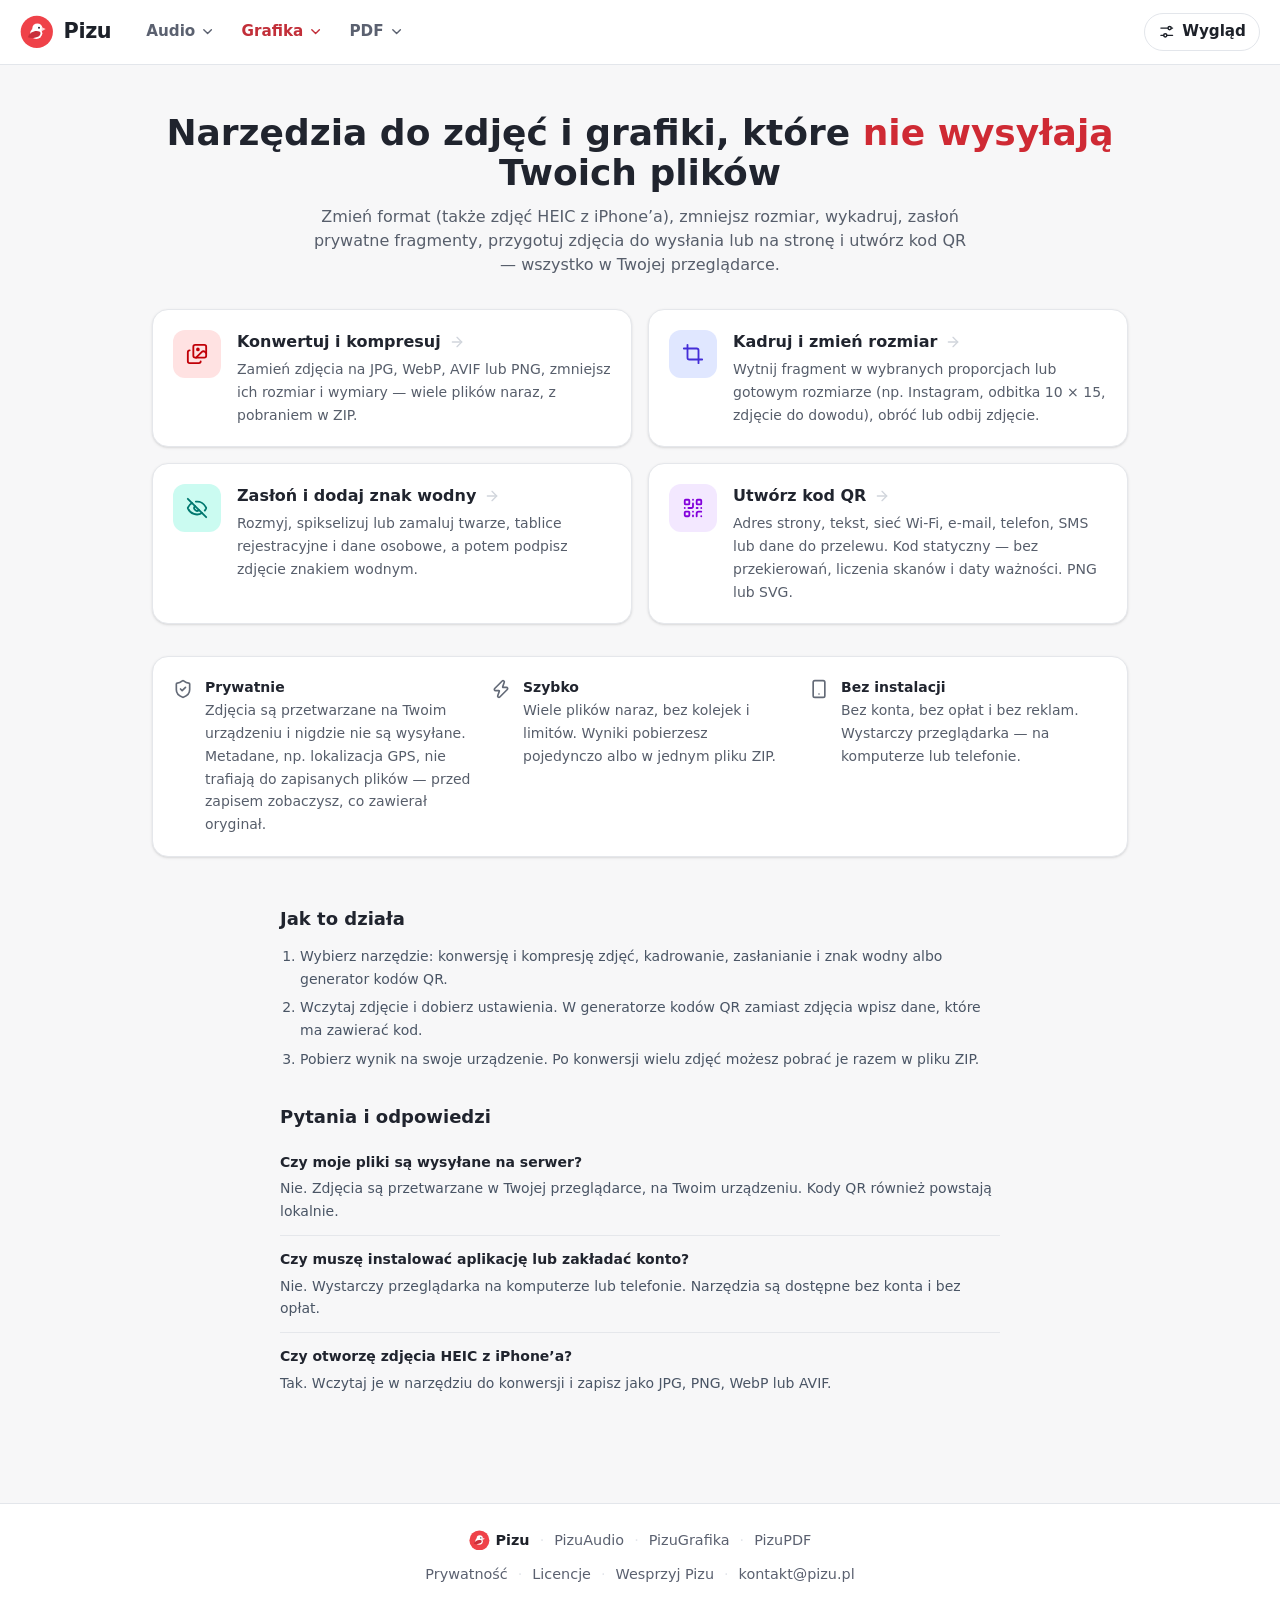
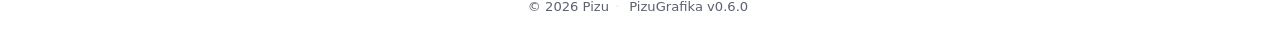
==== commit 30df8306: "Wdrożenie 0.6.0 (2026-10-29 15:13) Źródło: pizu-grafika afa6d3e" ====
--- a/index.html
+++ b/index.html
@@ -26,11 +26,13 @@
     <meta property="og:image:alt" content="Ptak Pizu i napis: PizuGrafika — narzędzia, które nie wysyłają Twoich plików. Konwertuj, kadruj, kod QR." />
     <meta name="twitter:card" content="summary_large_image" />
     <link rel="icon" type="image/svg+xml" href="./favicon.svg" />
+    <link rel="manifest" href="/manifest.webmanifest" />
+    <link rel="apple-touch-icon" href="/apple-touch-icon.png" />
     <!-- applies saved theme / contrast / text size before the first paint -->
     <script src="./settings-init.js"></script>
     <title>PizuGrafika — darmowe narzędzia do zdjęć i grafiki w przeglądarce</title>
-    <script type="module" crossorigin src="./assets/index-BCA24Q3G.js"></script>
-    <link rel="stylesheet" crossorigin href="./assets/index-D2QOrKqq.css">
+    <script type="module" crossorigin src="./assets/index-D-NtiyNd.js"></script>
+    <link rel="stylesheet" crossorigin href="./assets/index-AID13YEX.css">
     <script type="application/ld+json" data-page-schema>{"@context":"https://schema.org","@graph":[{"@type":"FAQPage","mainEntity":[{"@type":"Question","name":"Czy moje pliki są wysyłane na serwer?","acceptedAnswer":{"@type":"Answer","text":"Nie. Zdjęcia są przetwarzane w Twojej przeglądarce, na Twoim urządzeniu. Kody QR również powstają lokalnie."}},{"@type":"Question","name":"Czy muszę instalować aplikację lub zakładać konto?","acceptedAnswer":{"@type":"Answer","text":"Nie. Wystarczy przeglądarka na komputerze lub telefonie. Narzędzia są dostępne bez konta i bez opłat."}},{"@type":"Question","name":"Czy otworzę zdjęcia HEIC z iPhone’a?","acceptedAnswer":{"@type":"Answer","text":"Tak. Wczytaj je w narzędziu do konwersji i zapisz jako JPG, PNG, WebP lub AVIF."}}]}]}</script>
   </head>
   <body>
@@ -93,7 +95,7 @@
     <dl class="mt-2 divide-y divide-gray-200"><div class="py-3"><dt class="font-semibold text-ink">Czy moje pliki są wysyłane na serwer?</dt><dd class="mt-1">Nie. Zdjęcia są przetwarzane w Twojej przeglądarce, na Twoim urządzeniu. Kody QR również powstają lokalnie.</dd></div><div class="py-3"><dt class="font-semibold text-ink">Czy muszę instalować aplikację lub zakładać konto?</dt><dd class="mt-1">Nie. Wystarczy przeglądarka na komputerze lub telefonie. Narzędzia są dostępne bez konta i bez opłat.</dd></div><div class="py-3"><dt class="font-semibold text-ink">Czy otworzę zdjęcia HEIC z iPhone’a?</dt><dd class="mt-1">Tak. Wczytaj je w narzędziu do konwersji i zapisz jako JPG, PNG, WebP lub AVIF.</dd></div></dl>
   </section>
     </div></main>
-    <pizu-footer product="PizuGrafika" version="0.5.3"></pizu-footer>
+    <pizu-footer product="PizuGrafika" version="0.6.0"></pizu-footer>
   </div>
 <!-- static-page:end --></div>
   </body>
--- a/assets/index-AID13YEX.css
+++ b/assets/index-AID13YEX.css
@@ -0,0 +1,2 @@
+/*! tailwindcss v4.3.3 | MIT License | https://tailwindcss.com */
+@layer properties{@supports (((-webkit-hyphens:none)) and (not (margin-trim:inline))) or ((-moz-orient:inline) and (not (color:rgb(from red r g b)))){*,:before,:after,::backdrop{--tw-translate-x:0;--tw-translate-y:0;--tw-translate-z:0;--tw-rotate-x:initial;--tw-rotate-y:initial;--tw-rotate-z:initial;--tw-skew-x:initial;--tw-skew-y:initial;--tw-space-y-reverse:0;--tw-divide-y-reverse:0;--tw-border-style:solid;--tw-leading:initial;--tw-font-weight:initial;--tw-ordinal:initial;--tw-slashed-zero:initial;--tw-numeric-figure:initial;--tw-numeric-spacing:initial;--tw-numeric-fraction:initial;--tw-shadow:0 0 #0000;--tw-shadow-color:initial;--tw-shadow-alpha:100%;--tw-inset-shadow:0 0 #0000;--tw-inset-shadow-color:initial;--tw-inset-shadow-alpha:100%;--tw-ring-color:initial;--tw-ring-shadow:0 0 #0000;--tw-inset-ring-color:initial;--tw-inset-ring-shadow:0 0 #0000;--tw-ring-inset:initial;--tw-ring-offset-width:0px;--tw-ring-offset-color:#fff;--tw-ring-offset-shadow:0 0 #0000;--tw-blur:initial;--tw-brightness:initial;--tw-contrast:initial;--tw-grayscale:initial;--tw-hue-rotate:initial;--tw-invert:initial;--tw-opacity:initial;--tw-saturate:initial;--tw-sepia:initial;--tw-drop-shadow:initial;--tw-drop-shadow-color:initial;--tw-drop-shadow-alpha:100%;--tw-drop-shadow-size:initial;--tw-duration:initial}}}@layer theme{:root,:host{--font-sans:-apple-system, BlinkMacSystemFont, "Segoe UI", Roboto, "Helvetica Neue", "Noto Sans", Arial, sans-serif, "Apple Color Emoji", "Segoe UI Emoji", "Segoe UI Symbol", "Noto Color Emoji";--font-mono:ui-monospace, SFMono-Regular, Menlo, Monaco, Consolas, "Liberation Mono", "Courier New", monospace;--color-red-50:oklch(97.1% .013 17.38);--color-red-100:oklch(93.6% .032 17.717);--color-red-200:oklch(88.5% .062 18.334);--color-red-300:oklch(80.8% .114 19.571);--color-red-500:oklch(63.7% .237 25.331);--color-red-600:oklch(57.7% .245 27.325);--color-red-700:oklch(50.5% .213 27.518);--color-amber-50:oklch(98.7% .022 95.277);--color-amber-200:oklch(92.4% .12 95.746);--color-amber-700:oklch(55.5% .163 48.998);--color-green-50:oklch(98.2% .018 155.826);--color-green-200:oklch(92.5% .084 155.995);--color-green-700:oklch(52.7% .154 150.069);--color-teal-100:oklch(95.3% .051 180.801);--color-teal-700:oklch(51.1% .096 186.391);--color-blue-50:oklch(97% .014 254.604);--color-blue-200:oklch(88.2% .059 254.128);--color-blue-700:oklch(48.8% .243 264.376);--color-indigo-100:oklch(93% .034 272.788);--color-indigo-700:oklch(45.7% .24 277.023);--color-purple-100:oklch(94.6% .033 307.174);--color-purple-700:oklch(49.6% .265 301.924);--color-slate-700:oklch(37.2% .044 257.287);--color-slate-800:oklch(27.9% .041 260.031);--color-gray-50:oklch(98.5% .002 247.839);--color-gray-100:oklch(96.7% .003 264.542);--color-gray-200:oklch(92.8% .006 264.531);--color-gray-300:oklch(87.2% .01 258.338);--color-gray-400:oklch(70.7% .022 261.325);--color-gray-500:oklch(55.1% .027 264.364);--color-gray-600:oklch(44.6% .03 256.802);--color-gray-700:oklch(37.3% .034 259.733);--color-black:#000;--color-white:#fff;--spacing:.25rem;--container-sm:24rem;--container-md:28rem;--container-lg:32rem;--container-2xl:42rem;--container-3xl:48rem;--container-5xl:64rem;--text-xs:.75rem;--text-xs--line-height:calc(1 / .75);--text-sm:.875rem;--text-sm--line-height:calc(1.25 / .875);--text-base:1rem;--text-base--line-height:calc(1.5 / 1);--text-lg:1.125rem;--text-lg--line-height:calc(1.75 / 1.125);--text-xl:1.25rem;--text-xl--line-height:calc(1.75 / 1.25);--text-3xl:1.875rem;--text-3xl--line-height:calc(2.25 / 1.875);--text-4xl:2.25rem;--text-4xl--line-height:calc(2.5 / 2.25);--font-weight-normal:400;--font-weight-medium:500;--font-weight-semibold:600;--font-weight-bold:700;--leading-relaxed:1.625;--radius-sm:.25rem;--radius-md:.375rem;--radius-lg:.5rem;--radius-xl:.75rem;--radius-2xl:1rem;--animate-spin:spin 1s linear infinite;--default-transition-duration:.15s;--default-transition-timing-function:cubic-bezier(.4, 0, .2, 1);--default-font-family:var(--font-sans);--default-mono-font-family:var(--font-mono);--color-brand:#cf2a34;--color-brand-dark:#b4242d;--color-ink:#20242e;--color-app:#f7f7f8;--color-surface:#fff;--color-success:#15803d;--color-success-dark:#166534}}@layer base{*,:after,:before,::backdrop{box-sizing:border-box;border:0 solid;margin:0;padding:0}::file-selector-button{box-sizing:border-box;border:0 solid;margin:0;padding:0}html,:host{-webkit-text-size-adjust:100%;tab-size:4;line-height:1.5;font-family:var(--default-font-family,-apple-system, BlinkMacSystemFont, "Segoe UI", Roboto, "Helvetica Neue", "Noto Sans", Arial, sans-serif, "Apple Color Emoji", "Segoe UI Emoji", "Segoe UI Symbol", "Noto Color Emoji");font-feature-settings:var(--default-font-feature-settings,normal);font-variation-settings:var(--default-font-variation-settings,normal);-webkit-tap-highlight-color:transparent}hr{height:0;color:inherit;border-top-width:1px}abbr:where([title]){-webkit-text-decoration:underline dotted;text-decoration:underline dotted}h1,h2,h3,h4,h5,h6{font-size:inherit;font-weight:inherit}a{color:inherit;-webkit-text-decoration:inherit;-webkit-text-decoration:inherit;-webkit-text-decoration:inherit;-webkit-text-decoration:inherit;text-decoration:inherit}b,strong{font-weight:bolder}code,kbd,samp,pre{font-family:var(--default-mono-font-family,ui-monospace, SFMono-Regular, Menlo, Monaco, Consolas, "Liberation Mono", "Courier New", monospace);font-feature-settings:var(--default-mono-font-feature-settings,normal);font-variation-settings:var(--default-mono-font-variation-settings,normal);font-size:1em}small{font-size:80%}sub,sup{vertical-align:baseline;font-size:75%;line-height:0;position:relative}sub{bottom:-.25em}sup{top:-.5em}table{text-indent:0;border-color:inherit;border-collapse:collapse}:-moz-focusring:where(:not(iframe)){outline:auto}progress{vertical-align:baseline}summary{display:list-item}ol,ul,menu{list-style:none}img,svg,video,canvas,audio,iframe,embed,object{vertical-align:middle;display:block}img,video{max-width:100%;height:auto}button,input,select,optgroup,textarea{font:inherit;font-feature-settings:inherit;font-variation-settings:inherit;letter-spacing:inherit;color:inherit;opacity:1;background-color:#0000;border-radius:0}::file-selector-button{font:inherit;font-feature-settings:inherit;font-variation-settings:inherit;letter-spacing:inherit;color:inherit;opacity:1;background-color:#0000;border-radius:0}:where(select:is([multiple],[size])) optgroup{font-weight:bolder}:where(select:is([multiple],[size])) optgroup option{padding-inline-start:20px}::file-selector-button{margin-inline-end:4px}::placeholder{opacity:1}@supports (not ((-webkit-appearance:-apple-pay-button))) or (contain-intrinsic-size:1px){::placeholder{color:currentColor}@supports (color:color-mix(in lab, red, red)){::placeholder{color:color-mix(in oklab, currentcolor 50%, transparent)}}}textarea{resize:vertical}::-webkit-search-decoration{-webkit-appearance:none}::-webkit-date-and-time-value{min-height:1lh;text-align:inherit}::-webkit-datetime-edit{display:inline-flex}::-webkit-datetime-edit-fields-wrapper{padding:0}::-webkit-datetime-edit{padding-block:0}::-webkit-datetime-edit-year-field{padding-block:0}::-webkit-datetime-edit-month-field{padding-block:0}::-webkit-datetime-edit-day-field{padding-block:0}::-webkit-datetime-edit-hour-field{padding-block:0}::-webkit-datetime-edit-minute-field{padding-block:0}::-webkit-datetime-edit-second-field{padding-block:0}::-webkit-datetime-edit-millisecond-field{padding-block:0}::-webkit-datetime-edit-meridiem-field{padding-block:0}::-webkit-calendar-picker-indicator{line-height:1}:-moz-ui-invalid{box-shadow:none}button,input:where([type=button],[type=reset],[type=submit]){appearance:button}::file-selector-button{appearance:button}::-webkit-inner-spin-button{height:auto}::-webkit-outer-spin-button{height:auto}[hidden]:where(:not([hidden=until-found])){display:none!important}}@layer components;@layer utilities{.pointer-events-auto{pointer-events:auto}.pointer-events-none{pointer-events:none}.visible{visibility:visible}.sr-only{clip-path:inset(50%);white-space:nowrap;border-width:0;width:1px;height:1px;margin:-1px;padding:0;position:absolute;overflow:hidden}.absolute{position:absolute}.fixed{position:fixed}.relative{position:relative}.static{position:static}.inset-0{inset:0}.inset-x-0{inset-inline:0}.inset-y-0{inset-block:0}.top-0{top:0}.top-1\/2{top:50%}.top-1\/3{top:33.3333%}.top-2\/3{top:66.6667%}.top-full{top:100%}.right-4{right:calc(var(--spacing) * 4)}.bottom-0{bottom:0}.bottom-6{bottom:calc(var(--spacing) * 6)}.left-0{left:0}.left-1\/2{left:50%}.left-1\/3{left:33.3333%}.left-2\/3{left:66.6667%}.left-4{left:calc(var(--spacing) * 4)}.left-full{left:100%}.z-50{z-index:50}.container{width:100%}@media (width>=40rem){.container{max-width:40rem}}@media (width>=48rem){.container{max-width:48rem}}@media (width>=64rem){.container{max-width:64rem}}@media (width>=80rem){.container{max-width:80rem}}@media (width>=96rem){.container{max-width:96rem}}.mx-auto{margin-inline:auto}.my-16{margin-block:calc(var(--spacing) * 16)}.mt-0\.5{margin-top:calc(var(--spacing) * .5)}.mt-1{margin-top:var(--spacing)}.mt-2{margin-top:calc(var(--spacing) * 2)}.mt-3{margin-top:calc(var(--spacing) * 3)}.mt-4{margin-top:calc(var(--spacing) * 4)}.mt-5{margin-top:calc(var(--spacing) * 5)}.mt-8{margin-top:calc(var(--spacing) * 8)}.mt-px{margin-top:1px}.-mr-2{margin-right:calc(var(--spacing) * -2)}.mb-1\.5{margin-bottom:calc(var(--spacing) * 1.5)}.-ml-1\.5{margin-left:calc(var(--spacing) * -1.5)}.ml-1{margin-left:var(--spacing)}.ml-auto{margin-left:auto}.block{display:block}.contents{display:contents}.flex{display:flex}.grid{display:grid}.hidden{display:none}.inline{display:inline}.inline-block{display:inline-block}.inline-flex{display:inline-flex}.aspect-square{aspect-ratio:1}.h-2\.5{height:calc(var(--spacing) * 2.5)}.h-3\.5{height:calc(var(--spacing) * 3.5)}.h-4{height:calc(var(--spacing) * 4)}.h-5{height:calc(var(--spacing) * 5)}.h-6{height:calc(var(--spacing) * 6)}.h-8{height:calc(var(--spacing) * 8)}.h-9{height:calc(var(--spacing) * 9)}.h-10{height:calc(var(--spacing) * 10)}.h-12{height:calc(var(--spacing) * 12)}.h-14{height:calc(var(--spacing) * 14)}.h-16{height:calc(var(--spacing) * 16)}.h-auto{height:auto}.h-full{height:100%}.h-px{height:1px}.max-h-40{max-height:calc(var(--spacing) * 40)}.max-h-64{max-height:calc(var(--spacing) * 64)}.max-h-\[62vh\]{max-height:62vh}.max-h-\[65vh\]{max-height:65vh}.max-h-\[85vh\]{max-height:85vh}.max-h-\[90vh\]{max-height:90vh}.max-h-\[92vh\]{max-height:92vh}.min-h-8{min-height:calc(var(--spacing) * 8)}.min-h-9{min-height:calc(var(--spacing) * 9)}.min-h-10{min-height:calc(var(--spacing) * 10)}.min-h-11{min-height:calc(var(--spacing) * 11)}.min-h-24{min-height:calc(var(--spacing) * 24)}.min-h-screen{min-height:100vh}.w-0\.5{width:calc(var(--spacing) * .5)}.w-2\.5{width:calc(var(--spacing) * 2.5)}.w-3\.5{width:calc(var(--spacing) * 3.5)}.w-4{width:calc(var(--spacing) * 4)}.w-5{width:calc(var(--spacing) * 5)}.w-6{width:calc(var(--spacing) * 6)}.w-8{width:calc(var(--spacing) * 8)}.w-9{width:calc(var(--spacing) * 9)}.w-10{width:calc(var(--spacing) * 10)}.w-11{width:calc(var(--spacing) * 11)}.w-12{width:calc(var(--spacing) * 12)}.w-14{width:calc(var(--spacing) * 14)}.w-16{width:calc(var(--spacing) * 16)}.w-24{width:calc(var(--spacing) * 24)}.w-auto{width:auto}.w-fit{width:fit-content}.w-full{width:100%}.w-px{width:1px}.max-w-2xl{max-width:var(--container-2xl)}.max-w-3xl{max-width:var(--container-3xl)}.max-w-5xl{max-width:var(--container-5xl)}.max-w-72{max-width:calc(var(--spacing) * 72)}.max-w-full{max-width:100%}.max-w-lg{max-width:var(--container-lg)}.max-w-md{max-width:var(--container-md)}.max-w-sm{max-width:var(--container-sm)}.min-w-0{min-width:0}.flex-1{flex:1}.shrink{flex-shrink:1}.shrink-0{flex-shrink:0}.-translate-x-1\/2{--tw-translate-x:calc(calc(1 / 2 * 100%) * -1);translate:var(--tw-translate-x) var(--tw-translate-y)}.-translate-y-1\/2{--tw-translate-y:calc(calc(1 / 2 * 100%) * -1);translate:var(--tw-translate-x) var(--tw-translate-y)}.scale-\[1\.01\]{scale:1.01}.rotate-180{rotate:180deg}.transform{transform:var(--tw-rotate-x,) var(--tw-rotate-y,) var(--tw-rotate-z,) var(--tw-skew-x,) var(--tw-skew-y,)}.animate-spin{animation:var(--animate-spin)}.cursor-crosshair{cursor:crosshair}.cursor-ew-resize{cursor:ew-resize}.cursor-move{cursor:move}.cursor-nesw-resize{cursor:nesw-resize}.cursor-ns-resize{cursor:ns-resize}.cursor-nwse-resize{cursor:nwse-resize}.cursor-pointer{cursor:pointer}.touch-none{touch-action:none}.resize{resize:both}.resize-y{resize:vertical}.list-decimal{list-style-type:decimal}.list-disc{list-style-type:disc}.grid-cols-1{grid-template-columns:repeat(1,minmax(0,1fr))}.grid-cols-2{grid-template-columns:repeat(2,minmax(0,1fr))}.grid-cols-3{grid-template-columns:repeat(3,minmax(0,1fr))}.grid-cols-\[minmax\(0\,auto\)_minmax\(0\,1fr\)\]{grid-template-columns:minmax(0,auto) minmax(0,1fr)}.flex-col{flex-direction:column}.flex-wrap{flex-wrap:wrap}.items-baseline{align-items:baseline}.items-center{align-items:center}.items-end{align-items:flex-end}.items-start{align-items:flex-start}.justify-between{justify-content:space-between}.justify-center{justify-content:center}.justify-end{justify-content:flex-end}.justify-start{justify-content:flex-start}.gap-0\.5{gap:calc(var(--spacing) * .5)}.gap-1{gap:var(--spacing)}.gap-1\.5{gap:calc(var(--spacing) * 1.5)}.gap-2{gap:calc(var(--spacing) * 2)}.gap-3{gap:calc(var(--spacing) * 3)}.gap-4{gap:calc(var(--spacing) * 4)}.gap-5{gap:calc(var(--spacing) * 5)}:where(.space-y-1>:not(:last-child)){--tw-space-y-reverse:0;margin-block-start:calc(var(--spacing) * var(--tw-space-y-reverse));margin-block-end:calc(var(--spacing) * calc(1 - var(--tw-space-y-reverse)))}:where(.space-y-1\.5>:not(:last-child)){--tw-space-y-reverse:0;margin-block-start:calc(calc(var(--spacing) * 1.5) * var(--tw-space-y-reverse));margin-block-end:calc(calc(var(--spacing) * 1.5) * calc(1 - var(--tw-space-y-reverse)))}:where(.space-y-2>:not(:last-child)){--tw-space-y-reverse:0;margin-block-start:calc(calc(var(--spacing) * 2) * var(--tw-space-y-reverse));margin-block-end:calc(calc(var(--spacing) * 2) * calc(1 - var(--tw-space-y-reverse)))}:where(.space-y-3>:not(:last-child)){--tw-space-y-reverse:0;margin-block-start:calc(calc(var(--spacing) * 3) * var(--tw-space-y-reverse));margin-block-end:calc(calc(var(--spacing) * 3) * calc(1 - var(--tw-space-y-reverse)))}:where(.space-y-4>:not(:last-child)){--tw-space-y-reverse:0;margin-block-start:calc(calc(var(--spacing) * 4) * var(--tw-space-y-reverse));margin-block-end:calc(calc(var(--spacing) * 4) * calc(1 - var(--tw-space-y-reverse)))}:where(.space-y-5>:not(:last-child)){--tw-space-y-reverse:0;margin-block-start:calc(calc(var(--spacing) * 5) * var(--tw-space-y-reverse));margin-block-end:calc(calc(var(--spacing) * 5) * calc(1 - var(--tw-space-y-reverse)))}:where(.space-y-6>:not(:last-child)){--tw-space-y-reverse:0;margin-block-start:calc(calc(var(--spacing) * 6) * var(--tw-space-y-reverse));margin-block-end:calc(calc(var(--spacing) * 6) * calc(1 - var(--tw-space-y-reverse)))}:where(.space-y-8>:not(:last-child)){--tw-space-y-reverse:0;margin-block-start:calc(calc(var(--spacing) * 8) * var(--tw-space-y-reverse));margin-block-end:calc(calc(var(--spacing) * 8) * calc(1 - var(--tw-space-y-reverse)))}.gap-x-2{column-gap:calc(var(--spacing) * 2)}.gap-x-3{column-gap:calc(var(--spacing) * 3)}.gap-x-5{column-gap:calc(var(--spacing) * 5)}.gap-y-1{row-gap:var(--spacing)}.gap-y-1\.5{row-gap:calc(var(--spacing) * 1.5)}.gap-y-2{row-gap:calc(var(--spacing) * 2)}:where(.divide-y>:not(:last-child)){--tw-divide-y-reverse:0;border-bottom-style:var(--tw-border-style);border-top-style:var(--tw-border-style);border-top-width:calc(1px * var(--tw-divide-y-reverse));border-bottom-width:calc(1px * calc(1 - var(--tw-divide-y-reverse)))}:where(.divide-gray-100>:not(:last-child)){border-color:var(--color-gray-100)}:where(.divide-gray-200>:not(:last-child)){border-color:var(--color-gray-200)}.truncate{text-overflow:ellipsis;white-space:nowrap;overflow:hidden}.overflow-auto{overflow:auto}.overflow-hidden{overflow:hidden}.overflow-y-auto{overflow-y:auto}.rounded{border-radius:.25rem}.rounded-2xl{border-radius:var(--radius-2xl)}.rounded-full{border-radius:2147483647px}.rounded-lg{border-radius:var(--radius-lg)}.rounded-md{border-radius:var(--radius-md)}.rounded-sm{border-radius:var(--radius-sm)}.rounded-xl{border-radius:var(--radius-xl)}.border{border-style:var(--tw-border-style);border-width:1px}.border-2{border-style:var(--tw-border-style);border-width:2px}.border-t{border-top-style:var(--tw-border-style);border-top-width:1px}.border-b{border-bottom-style:var(--tw-border-style);border-bottom-width:1px}.border-dashed{--tw-border-style:dashed;border-style:dashed}.border-amber-200{border-color:var(--color-amber-200)}.border-blue-200{border-color:var(--color-blue-200)}.border-brand{border-color:var(--color-brand)}.border-gray-100{border-color:var(--color-gray-100)}.border-gray-200{border-color:var(--color-gray-200)}.border-gray-300{border-color:var(--color-gray-300)}.border-green-200{border-color:var(--color-green-200)}.border-red-200{border-color:var(--color-red-200)}.border-red-300{border-color:var(--color-red-300)}.border-red-500{border-color:var(--color-red-500)}.border-slate-700{border-color:var(--color-slate-700)}.border-white{border-color:var(--color-white)}.border-t-transparent{border-top-color:#0000}.bg-amber-50{background-color:var(--color-amber-50)}.bg-app{background-color:var(--color-app)}.bg-black\/40{background-color:#0006}@supports (color:color-mix(in lab, red, red)){.bg-black\/40{background-color:color-mix(in oklab, var(--color-black) 40%, transparent)}}.bg-blue-50{background-color:var(--color-blue-50)}.bg-brand{background-color:var(--color-brand)}.bg-current{background-color:currentColor}.bg-gray-50{background-color:var(--color-gray-50)}.bg-gray-100{background-color:var(--color-gray-100)}.bg-green-50{background-color:var(--color-green-50)}.bg-indigo-100{background-color:var(--color-indigo-100)}.bg-purple-100{background-color:var(--color-purple-100)}.bg-red-50{background-color:var(--color-red-50)}.bg-red-50\/40{background-color:#fef2f266}@supports (color:color-mix(in lab, red, red)){.bg-red-50\/40{background-color:color-mix(in oklab, var(--color-red-50) 40%, transparent)}}.bg-red-100{background-color:var(--color-red-100)}.bg-slate-800{background-color:var(--color-slate-800)}.bg-success{background-color:var(--color-success)}.bg-surface{background-color:var(--color-surface)}.bg-teal-100{background-color:var(--color-teal-100)}.bg-white{background-color:var(--color-white)}.bg-white\/60{background-color:#fff9}@supports (color:color-mix(in lab, red, red)){.bg-white\/60{background-color:color-mix(in oklab, var(--color-white) 60%, transparent)}}.object-contain{object-fit:contain}.object-cover{object-fit:cover}.p-0\.5{padding:calc(var(--spacing) * .5)}.p-1\.5{padding:calc(var(--spacing) * 1.5)}.p-3{padding:calc(var(--spacing) * 3)}.p-4{padding:calc(var(--spacing) * 4)}.p-5{padding:calc(var(--spacing) * 5)}.p-6{padding:calc(var(--spacing) * 6)}.px-1\.5{padding-inline:calc(var(--spacing) * 1.5)}.px-2{padding-inline:calc(var(--spacing) * 2)}.px-2\.5{padding-inline:calc(var(--spacing) * 2.5)}.px-3{padding-inline:calc(var(--spacing) * 3)}.px-4{padding-inline:calc(var(--spacing) * 4)}.px-5{padding-inline:calc(var(--spacing) * 5)}.px-6{padding-inline:calc(var(--spacing) * 6)}.px-8{padding-inline:calc(var(--spacing) * 8)}.py-0\.5{padding-block:calc(var(--spacing) * .5)}.py-1{padding-block:var(--spacing)}.py-2{padding-block:calc(var(--spacing) * 2)}.py-2\.5{padding-block:calc(var(--spacing) * 2.5)}.py-3{padding-block:calc(var(--spacing) * 3)}.py-4{padding-block:calc(var(--spacing) * 4)}.py-6{padding-block:calc(var(--spacing) * 6)}.py-8{padding-block:calc(var(--spacing) * 8)}.py-12{padding-block:calc(var(--spacing) * 12)}.py-20{padding-block:calc(var(--spacing) * 20)}.pt-1{padding-top:var(--spacing)}.pt-2{padding-top:calc(var(--spacing) * 2)}.pt-3{padding-top:calc(var(--spacing) * 3)}.pt-4{padding-top:calc(var(--spacing) * 4)}.pt-5{padding-top:calc(var(--spacing) * 5)}.pt-6{padding-top:calc(var(--spacing) * 6)}.pr-2{padding-right:calc(var(--spacing) * 2)}.pb-2{padding-bottom:calc(var(--spacing) * 2)}.pb-3{padding-bottom:calc(var(--spacing) * 3)}.pb-4{padding-bottom:calc(var(--spacing) * 4)}.pb-6{padding-bottom:calc(var(--spacing) * 6)}.pb-12{padding-bottom:calc(var(--spacing) * 12)}.pl-4{padding-left:calc(var(--spacing) * 4)}.pl-5{padding-left:calc(var(--spacing) * 5)}.text-center{text-align:center}.text-left{text-align:left}.text-right{text-align:right}.font-mono{font-family:var(--font-mono)}.text-3xl{font-size:var(--text-3xl);line-height:var(--tw-leading,var(--text-3xl--line-height))}.text-base{font-size:var(--text-base);line-height:var(--tw-leading,var(--text-base--line-height))}.text-lg{font-size:var(--text-lg);line-height:var(--tw-leading,var(--text-lg--line-height))}.text-sm{font-size:var(--text-sm);line-height:var(--tw-leading,var(--text-sm--line-height))}.text-xl{font-size:var(--text-xl);line-height:var(--tw-leading,var(--text-xl--line-height))}.text-xs{font-size:var(--text-xs);line-height:var(--tw-leading,var(--text-xs--line-height))}.text-\[10px\]{font-size:10px}.leading-relaxed{--tw-leading:var(--leading-relaxed);line-height:var(--leading-relaxed)}.font-bold{--tw-font-weight:var(--font-weight-bold);font-weight:var(--font-weight-bold)}.font-medium{--tw-font-weight:var(--font-weight-medium);font-weight:var(--font-weight-medium)}.font-normal{--tw-font-weight:var(--font-weight-normal);font-weight:var(--font-weight-normal)}.font-semibold{--tw-font-weight:var(--font-weight-semibold);font-weight:var(--font-weight-semibold)}.break-words{overflow-wrap:break-word}.break-all{word-break:break-all}.whitespace-pre-wrap{white-space:pre-wrap}.text-amber-700{color:var(--color-amber-700)}.text-blue-700{color:var(--color-blue-700)}.text-brand{color:var(--color-brand)}.text-gray-300{color:var(--color-gray-300)}.text-gray-400{color:var(--color-gray-400)}.text-gray-500{color:var(--color-gray-500)}.text-gray-600{color:var(--color-gray-600)}.text-gray-700{color:var(--color-gray-700)}.text-green-700{color:var(--color-green-700)}.text-indigo-700{color:var(--color-indigo-700)}.text-ink{color:var(--color-ink)}.text-purple-700{color:var(--color-purple-700)}.text-red-600{color:var(--color-red-600)}.text-red-700{color:var(--color-red-700)}.text-slate-700{color:var(--color-slate-700)}.text-teal-700{color:var(--color-teal-700)}.text-white{color:var(--color-white)}.uppercase{text-transform:uppercase}.tabular-nums{--tw-numeric-spacing:tabular-nums;font-variant-numeric:var(--tw-ordinal,) var(--tw-slashed-zero,) var(--tw-numeric-figure,) var(--tw-numeric-spacing,) var(--tw-numeric-fraction,)}.underline{text-decoration-line:underline}.underline-offset-2{text-underline-offset:2px}.accent-brand{accent-color:var(--color-brand)}.shadow{--tw-shadow:0 1px 3px 0 var(--tw-shadow-color,#0000001a), 0 1px 2px -1px var(--tw-shadow-color,#0000001a);box-shadow:var(--tw-inset-shadow), var(--tw-inset-ring-shadow), var(--tw-ring-offset-shadow), var(--tw-ring-shadow), var(--tw-shadow)}.shadow-\[0_0_0_1px_rgba\(0\,0\,0\,0\.35\)\]{--tw-shadow:0 0 0 1px var(--tw-shadow-color,#00000059);box-shadow:var(--tw-inset-shadow), var(--tw-inset-ring-shadow), var(--tw-ring-offset-shadow), var(--tw-ring-shadow), var(--tw-shadow)}.shadow-lg{--tw-shadow:0 10px 15px -3px var(--tw-shadow-color,#0000001a), 0 4px 6px -4px var(--tw-shadow-color,#0000001a);box-shadow:var(--tw-inset-shadow), var(--tw-inset-ring-shadow), var(--tw-ring-offset-shadow), var(--tw-ring-shadow), var(--tw-shadow)}.shadow-sm{--tw-shadow:0 1px 3px 0 var(--tw-shadow-color,#0000001a), 0 1px 2px -1px var(--tw-shadow-color,#0000001a);box-shadow:var(--tw-inset-shadow), var(--tw-inset-ring-shadow), var(--tw-ring-offset-shadow), var(--tw-ring-shadow), var(--tw-shadow)}.shadow-xl{--tw-shadow:0 20px 25px -5px var(--tw-shadow-color,#0000001a), 0 8px 10px -6px var(--tw-shadow-color,#0000001a);box-shadow:var(--tw-inset-shadow), var(--tw-inset-ring-shadow), var(--tw-ring-offset-shadow), var(--tw-ring-shadow), var(--tw-shadow)}.blur{--tw-blur:blur(8px);filter:var(--tw-blur,) var(--tw-brightness,) var(--tw-contrast,) var(--tw-grayscale,) var(--tw-hue-rotate,) var(--tw-invert,) var(--tw-saturate,) var(--tw-sepia,) var(--tw-drop-shadow,)}.transition-all{transition-property:all;transition-timing-function:var(--tw-ease,var(--default-transition-timing-function));transition-duration:var(--tw-duration,var(--default-transition-duration))}.transition-colors{transition-property:color,background-color,border-color,outline-color,text-decoration-color,fill,stroke,--tw-gradient-from,--tw-gradient-via,--tw-gradient-to;transition-timing-function:var(--tw-ease,var(--default-transition-timing-function));transition-duration:var(--tw-duration,var(--default-transition-duration))}.transition-transform{transition-property:transform,translate,scale,rotate;transition-timing-function:var(--tw-ease,var(--default-transition-timing-function));transition-duration:var(--tw-duration,var(--default-transition-duration))}.duration-200{--tw-duration:.2s;transition-duration:.2s}.outline-none{--tw-outline-style:none;outline-style:none}.select-none{-webkit-user-select:none;user-select:none}@media (hover:hover){.group-hover\:text-brand:is(:where(.group):hover *){color:var(--color-brand)}.hover\:border-red-200:hover{border-color:var(--color-red-200)}.hover\:border-red-300:hover{border-color:var(--color-red-300)}.hover\:bg-brand-dark:hover{background-color:var(--color-brand-dark)}.hover\:bg-gray-50:hover{background-color:var(--color-gray-50)}.hover\:bg-gray-100:hover{background-color:var(--color-gray-100)}.hover\:bg-green-50:hover{background-color:var(--color-green-50)}.hover\:bg-red-50:hover{background-color:var(--color-red-50)}.hover\:bg-red-50\/70:hover{background-color:#fef2f2b3}@supports (color:color-mix(in lab, red, red)){.hover\:bg-red-50\/70:hover{background-color:color-mix(in oklab, var(--color-red-50) 70%, transparent)}}.hover\:bg-slate-700:hover{background-color:var(--color-slate-700)}.hover\:bg-success-dark:hover{background-color:var(--color-success-dark)}.hover\:text-brand:hover{color:var(--color-brand)}.hover\:text-gray-700:hover{color:var(--color-gray-700)}.hover\:text-red-700:hover{color:var(--color-red-700)}.hover\:no-underline:hover{text-decoration-line:none}.hover\:underline:hover{text-decoration-line:underline}.hover\:shadow-md:hover{--tw-shadow:0 4px 6px -1px var(--tw-shadow-color,#0000001a), 0 2px 4px -2px var(--tw-shadow-color,#0000001a);box-shadow:var(--tw-inset-shadow), var(--tw-inset-ring-shadow), var(--tw-ring-offset-shadow), var(--tw-ring-shadow), var(--tw-shadow)}}.focus\:not-sr-only:focus{clip-path:none;white-space:normal;width:auto;height:auto;margin:0;padding:0;position:static;overflow:visible}.focus\:fixed:focus{position:fixed}.focus\:top-2:focus{top:calc(var(--spacing) * 2)}.focus\:left-2:focus{left:calc(var(--spacing) * 2)}.focus\:z-60:focus{z-index:60}.focus\:rounded-lg:focus{border-radius:var(--radius-lg)}.focus\:bg-surface:focus{background-color:var(--color-surface)}.focus\:px-4:focus{padding-inline:calc(var(--spacing) * 4)}.focus\:py-2:focus{padding-block:calc(var(--spacing) * 2)}.focus\:text-ink:focus{color:var(--color-ink)}.focus\:shadow-lg:focus{--tw-shadow:0 10px 15px -3px var(--tw-shadow-color,#0000001a), 0 4px 6px -4px var(--tw-shadow-color,#0000001a);box-shadow:var(--tw-inset-shadow), var(--tw-inset-ring-shadow), var(--tw-ring-offset-shadow), var(--tw-ring-shadow), var(--tw-shadow)}.focus\:outline-none:focus{--tw-outline-style:none;outline-style:none}.focus-visible\:ring-4:focus-visible{--tw-ring-shadow:var(--tw-ring-inset,) 0 0 0 calc(4px + var(--tw-ring-offset-width)) var(--tw-ring-color,currentcolor);box-shadow:var(--tw-inset-shadow), var(--tw-inset-ring-shadow), var(--tw-ring-offset-shadow), var(--tw-ring-shadow), var(--tw-shadow)}.focus-visible\:ring-\[var\(--focus\)\]:focus-visible{--tw-ring-color:var(--focus)}.disabled\:opacity-40:disabled{opacity:.4}.disabled\:opacity-50:disabled{opacity:.5}.disabled\:opacity-60:disabled{opacity:.6}@media (width>=40rem){.sm\:right-auto{right:auto}.sm\:left-auto{left:auto}.sm\:mb-0{margin-bottom:0}.sm\:grid-cols-\[minmax\(0\,auto\)_minmax\(0\,1fr\)\]{grid-template-columns:minmax(0,auto) minmax(0,1fr)}.sm\:gap-y-1{row-gap:var(--spacing)}.sm\:px-6{padding-inline:calc(var(--spacing) * 6)}}@media (width>=48rem){.md\:grid-cols-2{grid-template-columns:repeat(2,minmax(0,1fr))}.md\:grid-cols-3{grid-template-columns:repeat(3,minmax(0,1fr))}.md\:px-6{padding-inline:calc(var(--spacing) * 6)}.md\:py-12{padding-block:calc(var(--spacing) * 12)}.md\:text-4xl{font-size:var(--text-4xl);line-height:var(--tw-leading,var(--text-4xl--line-height))}}@media (width>=64rem){.lg\:sticky{position:sticky}.lg\:top-4{top:calc(var(--spacing) * 4)}.lg\:grid-cols-\[1fr_20rem\]{grid-template-columns:1fr 20rem}.lg\:grid-cols-\[1fr_21rem\]{grid-template-columns:1fr 21rem}}}:root{--color-gray-400:#636a77;--color-gray-500:#575e6b;--focus:#2563eb;--lightningcss-light:initial;--lightningcss-dark: ;color-scheme:light;accent-color:var(--color-brand)}body{background:var(--color-app);color:var(--color-ink);font-family:Segoe UI,system-ui,-apple-system,sans-serif}:focus-visible{outline:3px solid var(--focus);outline-offset:2px;border-radius:6px}::placeholder{color:var(--color-gray-500);opacity:1}::-webkit-scrollbar{width:8px}::-webkit-scrollbar-track{background:0 0}::-webkit-scrollbar-thumb{background:var(--color-gray-300);border-radius:4px}::-webkit-scrollbar-thumb:hover{background:var(--color-gray-400)}.dark{--lightningcss-light: ;--lightningcss-dark:initial;color-scheme:dark;--color-brand-mark:#f47279;--color-app:#121419;--color-surface:#1b1e25;--focus:#7aa2ff;--color-ink:#eef0f4;--color-gray-50:#20232b;--color-gray-100:#2a2e37;--color-gray-200:#353a45;--color-gray-300:#474d5a;--color-gray-400:#969dab;--color-gray-500:#a6acb9;--color-gray-600:#c4c9d3;--color-gray-700:#dcdfe6;--color-red-50:oklch(25.8% .092 26.042);--color-red-100:oklch(39.6% .141 25.723);--color-red-200:oklch(44.4% .177 26.899);--color-red-300:oklch(50.5% .213 27.518);--color-red-400:oklch(57.7% .245 27.325);--color-red-500:oklch(70.4% .191 22.216);--color-red-600:oklch(70.4% .191 22.216);--color-red-700:oklch(80.8% .114 19.571);--color-green-50:oklch(26.6% .065 152.934);--color-green-100:oklch(39.3% .095 152.535);--color-green-200:oklch(44.8% .119 151.328);--color-green-500:oklch(79.2% .209 151.711);--color-green-600:oklch(79.2% .209 151.711);--color-green-700:oklch(87.1% .15 154.449);--color-blue-50:oklch(28.2% .091 267.935);--color-blue-100:oklch(37.9% .146 265.522);--color-blue-200:oklch(42.4% .199 265.638);--color-blue-500:oklch(70.7% .165 254.624);--color-blue-700:oklch(80.9% .105 251.813);--color-amber-50:oklch(27.9% .077 45.635);--color-amber-100:oklch(41.4% .112 45.904);--color-amber-200:oklch(47.3% .137 46.201);--color-amber-500:oklch(82.8% .189 84.429);--color-amber-700:oklch(87.9% .169 91.605);--color-amber-800:oklch(92.4% .12 95.746);--color-amber-900:oklch(96.2% .059 95.617);--color-teal-100:oklch(38.6% .063 188.416);--color-teal-700:oklch(85.5% .138 181.071);--color-cyan-100:oklch(39.8% .07 227.392);--color-cyan-700:oklch(86.5% .127 207.078);--color-purple-100:oklch(38.1% .176 304.987);--color-purple-700:oklch(82.7% .119 306.383);--color-indigo-100:oklch(35.9% .144 278.697);--color-indigo-700:oklch(78.5% .115 274.713);--color-rose-100:oklch(41% .159 10.272);--color-rose-700:oklch(81% .117 11.638)}.dark .text-brand,.dark .hover\:text-brand:hover,.dark .group:hover .group-hover\:text-brand{color:#f47279}.contrast-high{--color-brand:#c11a24;--color-brand-dark:#9d141c;--color-success:#116b32;--color-success-dark:#0c5226;--color-gray-200:#9aa0ab;--color-gray-300:#7d8390;--color-gray-400:#4a505d;--color-gray-500:#3a3f4a;--color-gray-600:#2a2e37;--color-gray-700:#1d2027;--color-red-200:oklch(70.4% .191 22.216);--color-red-300:oklch(63.7% .237 25.331);--color-green-200:oklch(62.7% .194 149.214);--color-blue-200:oklch(62.3% .214 259.815);--color-amber-200:oklch(66.6% .179 58.318);--color-red-700:oklch(44.4% .177 26.899);--color-green-700:oklch(44.8% .119 151.328);--color-blue-700:oklch(42.4% .199 265.638);--color-amber-700:oklch(47.3% .137 46.201);--color-teal-700:oklch(43.7% .078 188.216);--color-cyan-700:oklch(45% .085 224.283);--color-brand-mark:#c11a24;--focus:#1d4ed8}.dark.contrast-high{--color-gray-200:#646b78;--color-gray-300:#7f8694;--color-gray-400:#ccd1da;--color-gray-500:#d9dde4;--color-gray-600:#e6e9ee;--color-gray-700:#f1f3f6;--color-red-200:oklch(63.7% .237 25.331);--color-red-300:oklch(70.4% .191 22.216);--color-green-200:oklch(62.7% .194 149.214);--color-blue-200:oklch(62.3% .214 259.815);--color-amber-200:oklch(66.6% .179 58.318);--color-red-700:oklch(80.8% .114 19.571);--color-green-700:oklch(87.1% .15 154.449);--color-blue-700:oklch(80.9% .105 251.813);--color-amber-700:oklch(87.9% .169 91.605);--color-teal-700:oklch(85.5% .138 181.071);--color-cyan-700:oklch(86.5% .127 207.078);--color-brand-mark:#ff8a8f;--focus:#a5c0ff}.dark.contrast-high .text-brand,.dark.contrast-high .hover\:text-brand:hover,.dark.contrast-high .group:hover .group-hover\:text-brand{color:#ff8a8f}.checkerboard{background-color:#fff;background-image:linear-gradient(45deg,#d9dce1 25%,#0000 25%),linear-gradient(-45deg,#d9dce1 25%,#0000 25%),linear-gradient(45deg,#0000 75%,#d9dce1 75%),linear-gradient(-45deg,#0000 75%,#d9dce1 75%);background-position:0 0,0 8px,8px -8px,-8px 0;background-size:16px 16px}@media (prefers-reduced-motion:reduce){:root:not(.motion-full) *,:root:not(.motion-full) :before,:root:not(.motion-full) :after{transition-duration:.01ms!important;animation-duration:.01ms!important;animation-iteration-count:1!important}:root:not(.motion-full) .animate-spin{animation:1.5s linear infinite spin!important}}.reduce-motion *,.reduce-motion :before,.reduce-motion :after{transition-duration:.01ms!important;animation-duration:.01ms!important;animation-iteration-count:1!important}.reduce-motion .animate-spin{animation:1.5s linear infinite spin!important}@keyframes slide-in{0%{opacity:0;transform:translate(100%)scale(.95)}to{opacity:1;transform:translate(0)scale(1)}}.animate-slide-in{animation:.25s ease-out slide-in}@property --tw-translate-x{syntax:"*";inherits:false;initial-value:0}@property --tw-translate-y{syntax:"*";inherits:false;initial-value:0}@property --tw-translate-z{syntax:"*";inherits:false;initial-value:0}@property --tw-rotate-x{syntax:"*";inherits:false}@property --tw-rotate-y{syntax:"*";inherits:false}@property --tw-rotate-z{syntax:"*";inherits:false}@property --tw-skew-x{syntax:"*";inherits:false}@property --tw-skew-y{syntax:"*";inherits:false}@property --tw-space-y-reverse{syntax:"*";inherits:false;initial-value:0}@property --tw-divide-y-reverse{syntax:"*";inherits:false;initial-value:0}@property --tw-border-style{syntax:"*";inherits:false;initial-value:solid}@property --tw-leading{syntax:"*";inherits:false}@property --tw-font-weight{syntax:"*";inherits:false}@property --tw-ordinal{syntax:"*";inherits:false}@property --tw-slashed-zero{syntax:"*";inherits:false}@property --tw-numeric-figure{syntax:"*";inherits:false}@property --tw-numeric-spacing{syntax:"*";inherits:false}@property --tw-numeric-fraction{syntax:"*";inherits:false}@property --tw-shadow{syntax:"*";inherits:false;initial-value:0 0 #0000}@property --tw-shadow-color{syntax:"*";inherits:false}@property --tw-shadow-alpha{syntax:"<percentage>";inherits:false;initial-value:100%}@property --tw-inset-shadow{syntax:"*";inherits:false;initial-value:0 0 #0000}@property --tw-inset-shadow-color{syntax:"*";inherits:false}@property --tw-inset-shadow-alpha{syntax:"<percentage>";inherits:false;initial-value:100%}@property --tw-ring-color{syntax:"*";inherits:false}@property --tw-ring-shadow{syntax:"*";inherits:false;initial-value:0 0 #0000}@property --tw-inset-ring-color{syntax:"*";inherits:false}@property --tw-inset-ring-shadow{syntax:"*";inherits:false;initial-value:0 0 #0000}@property --tw-ring-inset{syntax:"*";inherits:false}@property --tw-ring-offset-width{syntax:"<length>";inherits:false;initial-value:0}@property --tw-ring-offset-color{syntax:"*";inherits:false;initial-value:#fff}@property --tw-ring-offset-shadow{syntax:"*";inherits:false;initial-value:0 0 #0000}@property --tw-blur{syntax:"*";inherits:false}@property --tw-brightness{syntax:"*";inherits:false}@property --tw-contrast{syntax:"*";inherits:false}@property --tw-grayscale{syntax:"*";inherits:false}@property --tw-hue-rotate{syntax:"*";inherits:false}@property --tw-invert{syntax:"*";inherits:false}@property --tw-opacity{syntax:"*";inherits:false}@property --tw-saturate{syntax:"*";inherits:false}@property --tw-sepia{syntax:"*";inherits:false}@property --tw-drop-shadow{syntax:"*";inherits:false}@property --tw-drop-shadow-color{syntax:"*";inherits:false}@property --tw-drop-shadow-alpha{syntax:"<percentage>";inherits:false;initial-value:100%}@property --tw-drop-shadow-size{syntax:"*";inherits:false}@property --tw-duration{syntax:"*";inherits:false}@keyframes spin{to{transform:rotate(360deg)}}:root{--pz-ink:var(--lightningcss-light,#1d2129)var(--lightningcss-dark,#eef0f4);--pz-muted:var(--lightningcss-light,#5b6170)var(--lightningcss-dark,#a6acb9);--pz-surface:var(--lightningcss-light,#fff)var(--lightningcss-dark,#1b1e25);--pz-line:var(--lightningcss-light,#e3e6eb)var(--lightningcss-dark,#2a2e37);--pz-chip:var(--lightningcss-light,#f0f2f5)var(--lightningcss-dark,#23262e);--pz-brand-ink:var(--lightningcss-light,#c22f39)var(--lightningcss-dark,#f47279);--pz-brand-tile:var(--lightningcss-light,#ffe3e5)var(--lightningcss-dark,#3a1f23);--pz-focus:var(--lightningcss-light,#2563eb)var(--lightningcss-dark,#7aa2ff);--pz-shadow-color:var(--lightningcss-light,#1418211f)var(--lightningcss-dark,#00000080);--pz-max:none}:root[data-contrast=high],:root.contrast-high{--pz-ink:var(--lightningcss-light,#0b0d12)var(--lightningcss-dark,#fff);--pz-muted:var(--lightningcss-light,#343944)var(--lightningcss-dark,#dde0e7);--pz-line:var(--lightningcss-light,#7d8491)var(--lightningcss-dark,#7f8694);--pz-chip:var(--lightningcss-light,#e3e6eb)var(--lightningcss-dark,#2c3039);--pz-brand-ink:var(--lightningcss-light,#a3202a)var(--lightningcss-dark,#ff8a8f);--pz-focus:var(--lightningcss-light,#1d4ed8)var(--lightningcss-dark,#a5c0ff)}pizu-header,pizu-footer{color:var(--pz-ink);background:var(--pz-surface);line-height:1.4;display:block}pizu-header *,pizu-footer *{box-sizing:border-box}pizu-header{z-index:40;border-bottom:1px solid var(--pz-line);position:relative}pizu-header:not(:defined){min-height:4rem}pizu-footer{border-top:1px solid var(--pz-line)}pizu-header :focus-visible,pizu-footer :focus-visible{outline:3px solid var(--pz-focus);outline-offset:2px;border-radius:8px}.pz-visually-hidden{clip:rect(0 0 0 0);white-space:nowrap;width:1px;height:1px;position:absolute;overflow:hidden}.pz-mark{flex:none;width:2.1rem;height:2.1rem}.pz-c-brand{fill:#ef4249}.pz-c-white{fill:#fff}.pz-c-beak{fill:#ffd3d5}.pz-c-ink{fill:#262b36}.pz-c-wing{fill:#c92f3a}.pz-icon,.pz-chevron{fill:none;stroke:currentColor;stroke-width:1.9px;stroke-linecap:round;stroke-linejoin:round;flex:none;width:1.15em;height:1.15em}.pz-bar{max-width:var(--pz-max);align-items:center;gap:8px 16px;min-height:4rem;margin-inline:auto;padding:10px 20px;display:flex}.pz-logo{color:var(--pz-ink);align-items:center;gap:10px;padding:4px 6px 4px 0;text-decoration:none;display:inline-flex}.pz-logo-name{letter-spacing:-.02em;font-size:1.3rem;font-weight:800}.pz-nav-list,.pz-panel-list,.pz-mobile-list{margin:0;padding:0;list-style:none}.pz-nav-list{gap:2px;display:flex}.pz-nav-item{position:relative}.pz-nav-btn{color:var(--pz-muted);font:inherit;cursor:pointer;background:0 0;border:0;border-radius:999px;align-items:center;gap:5px;padding:8px 11px 8px 13px;font-size:.95rem;font-weight:600;display:inline-flex}.pz-nav-btn:hover,.pz-nav-btn[aria-expanded=true]{background:var(--pz-chip);color:var(--pz-ink)}.pz-nav-btn.is-current{color:var(--pz-brand-ink)}.pz-chevron{stroke-width:2.2px;width:1em;height:1em}.pz-nav-btn[aria-expanded=true] .pz-chevron{transform:rotate(180deg)}.pz-spinner{vertical-align:-.1em;fill:none;width:.9em;height:.9em;stroke:var(--pz-brand-ink);stroke-width:3px;stroke-linecap:round;flex:none;margin-left:6px;animation:.9s linear infinite pz-spin}@keyframes pz-spin{to{transform:rotate(360deg)}}:root.reduce-motion .pz-spinner,:root[data-motion=reduced] .pz-spinner{animation:none}@media (prefers-reduced-motion:reduce){:root:not(.motion-full):not([data-motion=full]) .pz-spinner{animation:none}}.pz-panel{border:1px solid var(--pz-line);background:var(--pz-surface);width:21rem;box-shadow:0 2px 4px var(--pz-shadow-color), 0 18px 40px var(--pz-shadow-color);border-radius:16px;padding:8px;position:absolute;top:calc(100% + 10px);left:0}.pz-panel[hidden]{display:none}.pz-panel-wide{width:36rem}.pz-panel-wide .pz-panel-list{grid-template-rows:repeat(6,auto);grid-template-columns:repeat(3,minmax(0,1fr));grid-auto-flow:column}.pz-panel-head{border-bottom:1px solid var(--pz-line);flex-wrap:wrap;justify-content:space-between;align-items:baseline;gap:2px 12px;margin-bottom:6px;padding:6px 10px 10px;display:flex}.pz-product{color:var(--pz-ink);letter-spacing:-.015em;font-size:1.05rem;font-weight:800;text-decoration:none}.pz-product:hover{text-underline-offset:3px;text-decoration:underline}.pz-product-name{color:var(--pz-brand-ink)}.pz-panel-about{color:var(--pz-muted);font-size:.85rem;font-weight:400}.pz-panel-list{gap:2px;display:grid}.pz-tool{color:var(--pz-ink);border-radius:10px;padding:8px 10px;text-decoration:none;display:block}.pz-tool:hover{background:var(--pz-chip)}.pz-tool[aria-current=page]{background:var(--pz-brand-tile)}.pz-tool-name{font-size:.95rem;font-weight:600;display:block}.pz-tool[aria-current=page] .pz-tool-name{color:var(--pz-brand-ink)}.pz-tool-desc{color:var(--pz-muted);margin-top:1px;font-size:.82rem;line-height:1.35;display:block}.pz-actions{align-items:center;gap:8px;margin-left:auto;display:flex}.pz-btn{border:1px solid var(--pz-line);background:var(--pz-surface);color:var(--pz-ink);font:inherit;cursor:pointer;border-radius:999px;align-items:center;gap:7px;padding:7px 13px;font-size:.95rem;font-weight:600;display:inline-flex}.pz-btn:hover,.pz-btn[aria-expanded=true]{background:var(--pz-chip)}.pz-menu-btn{display:none}.pz-mobile{max-width:var(--pz-max);margin-inline:auto;padding:4px 20px 14px}.pz-mobile[hidden]{display:none}.pz-mobile-group{padding-block:10px}.pz-mobile-group+.pz-mobile-group{border-top:1px solid var(--pz-line)}.pz-mobile-title{margin:0 0 4px}.pz-mobile-list{flex-wrap:wrap;gap:4px;display:flex}.pz-mobile-list .pz-tool{border:1px solid var(--pz-line);border-radius:999px;padding:7px 12px}.pz-mobile-list .pz-tool-name{font-size:.9rem}@media (width<=880px){.pz-nav{display:none}.pz-menu-btn{display:inline-flex}}@media (width>=881px){.pz-mobile{display:none}}@media (width<=480px){.pz-bar{padding-inline:16px}.pz-settings .pz-btn-text{display:none}.pz-settings{padding-inline:9px}.pz-mobile{padding-inline:16px}}.pz-foot{max-width:var(--pz-max);color:var(--pz-muted);text-align:center;justify-items:center;gap:6px;margin-inline:auto;padding:22px 20px 26px;font-size:.9rem;display:grid}.pz-foot-row{flex-wrap:wrap;justify-content:center;align-items:center;margin:0;display:flex}.pz-foot a,.pz-foot button{color:inherit;font:inherit;cursor:pointer;background:0 0;border:0;padding:4px;text-decoration:none}.pz-foot a:hover,.pz-foot button:hover{color:var(--pz-ink);text-underline-offset:3px;text-decoration:underline}.pz-foot .pz-foot-brand{color:var(--pz-ink);align-items:center;gap:6px;font-weight:800;display:inline-flex}.pz-foot-brand .pz-mark{width:1.3rem;height:1.3rem}.pz-sep{color:var(--pz-line);padding-inline:6px}.pz-foot-meta{font-size:.82rem}
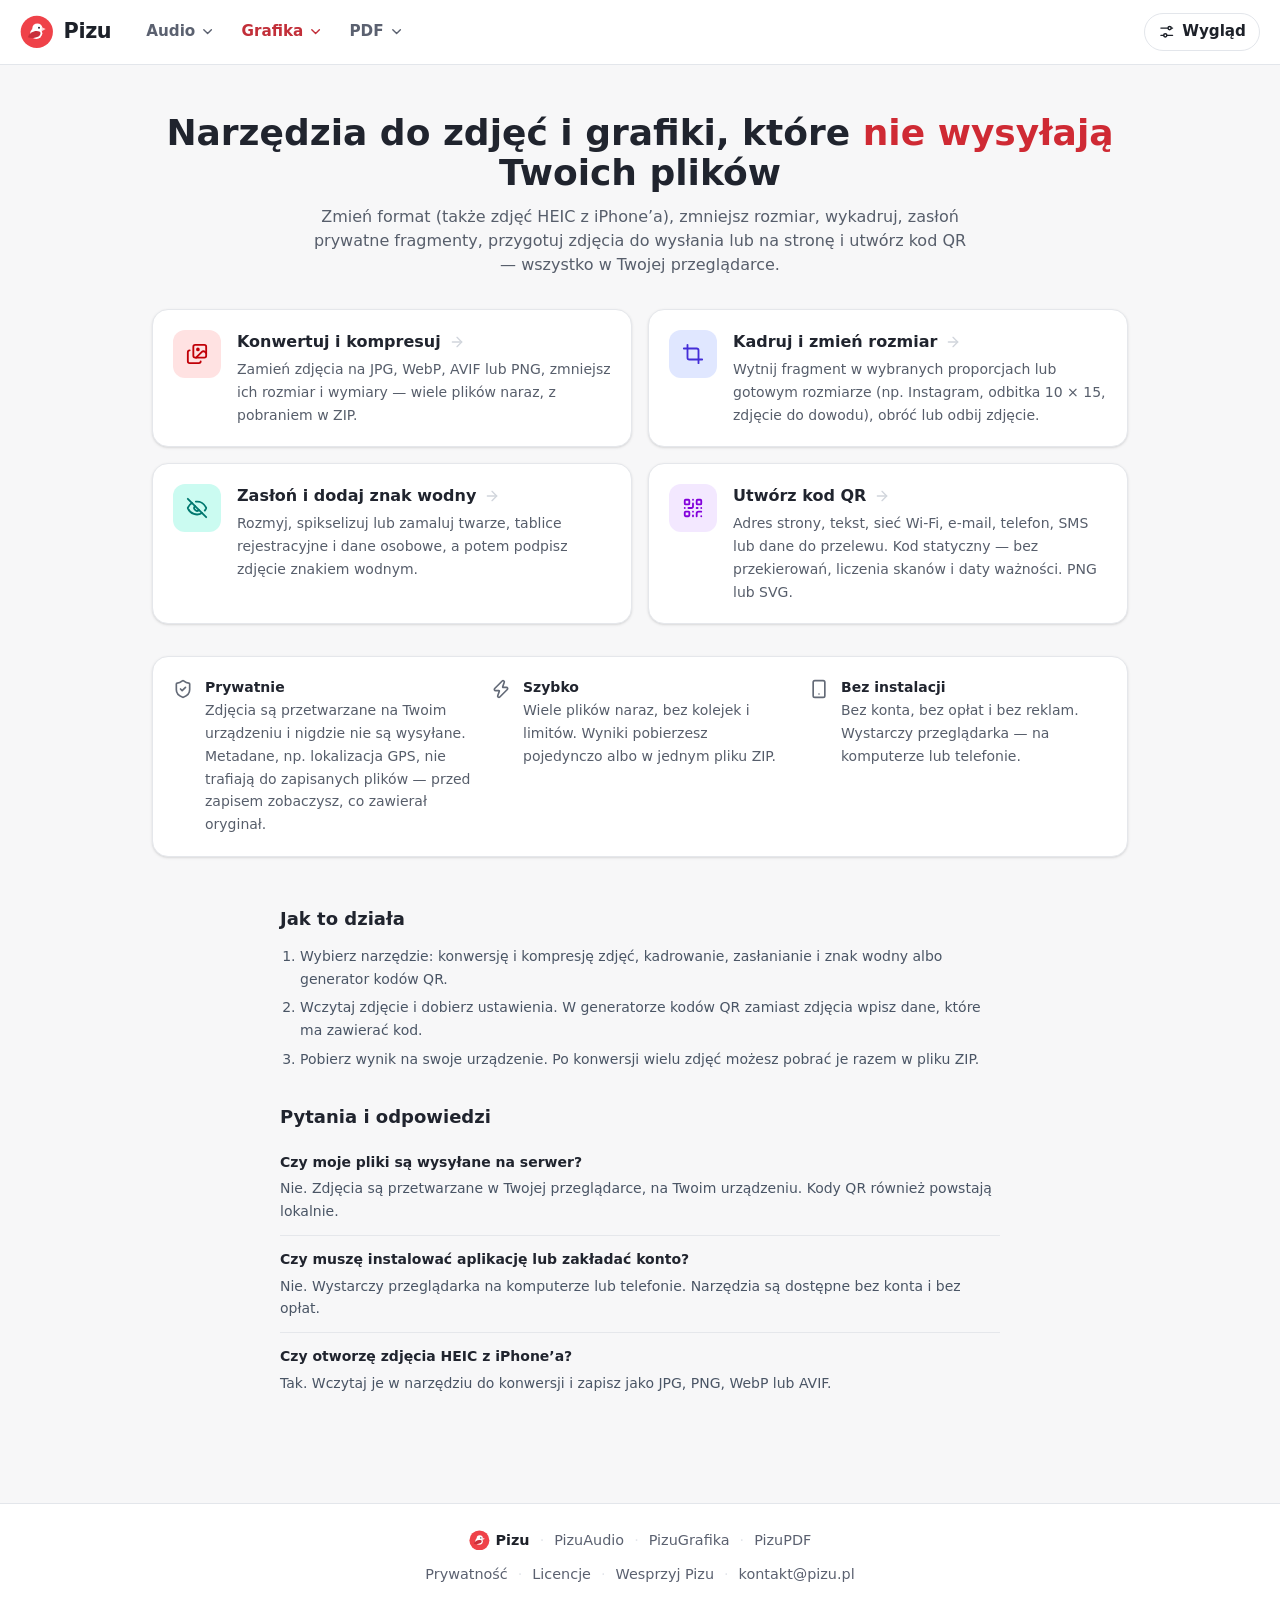
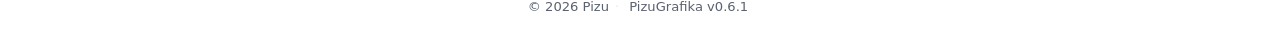
==== commit 8120825b: "Wdrożenie 0.6.1 (2026-11-08 00:31) Źródło: pizu-grafika ce51eb6" ====
--- a/index.html
+++ b/index.html
@@ -31,8 +31,8 @@
     <!-- applies saved theme / contrast / text size before the first paint -->
     <script src="./settings-init.js"></script>
     <title>PizuGrafika — darmowe narzędzia do zdjęć i grafiki w przeglądarce</title>
-    <script type="module" crossorigin src="./assets/index-D-NtiyNd.js"></script>
-    <link rel="stylesheet" crossorigin href="./assets/index-AID13YEX.css">
+    <script type="module" crossorigin src="/assets/index-Cd_SikdI.js"></script>
+    <link rel="stylesheet" crossorigin href="/assets/index-AID13YEX.css">
     <script type="application/ld+json" data-page-schema>{"@context":"https://schema.org","@graph":[{"@type":"FAQPage","mainEntity":[{"@type":"Question","name":"Czy moje pliki są wysyłane na serwer?","acceptedAnswer":{"@type":"Answer","text":"Nie. Zdjęcia są przetwarzane w Twojej przeglądarce, na Twoim urządzeniu. Kody QR również powstają lokalnie."}},{"@type":"Question","name":"Czy muszę instalować aplikację lub zakładać konto?","acceptedAnswer":{"@type":"Answer","text":"Nie. Wystarczy przeglądarka na komputerze lub telefonie. Narzędzia są dostępne bez konta i bez opłat."}},{"@type":"Question","name":"Czy otworzę zdjęcia HEIC z iPhone’a?","acceptedAnswer":{"@type":"Answer","text":"Tak. Wczytaj je w narzędziu do konwersji i zapisz jako JPG, PNG, WebP lub AVIF."}}]}]}</script>
   </head>
   <body>
@@ -95,7 +95,7 @@
     <dl class="mt-2 divide-y divide-gray-200"><div class="py-3"><dt class="font-semibold text-ink">Czy moje pliki są wysyłane na serwer?</dt><dd class="mt-1">Nie. Zdjęcia są przetwarzane w Twojej przeglądarce, na Twoim urządzeniu. Kody QR również powstają lokalnie.</dd></div><div class="py-3"><dt class="font-semibold text-ink">Czy muszę instalować aplikację lub zakładać konto?</dt><dd class="mt-1">Nie. Wystarczy przeglądarka na komputerze lub telefonie. Narzędzia są dostępne bez konta i bez opłat.</dd></div><div class="py-3"><dt class="font-semibold text-ink">Czy otworzę zdjęcia HEIC z iPhone’a?</dt><dd class="mt-1">Tak. Wczytaj je w narzędziu do konwersji i zapisz jako JPG, PNG, WebP lub AVIF.</dd></div></dl>
   </section>
     </div></main>
-    <pizu-footer product="PizuGrafika" version="0.6.0"></pizu-footer>
+    <pizu-footer product="PizuGrafika" version="0.6.1"></pizu-footer>
   </div>
 <!-- static-page:end --></div>
   </body>
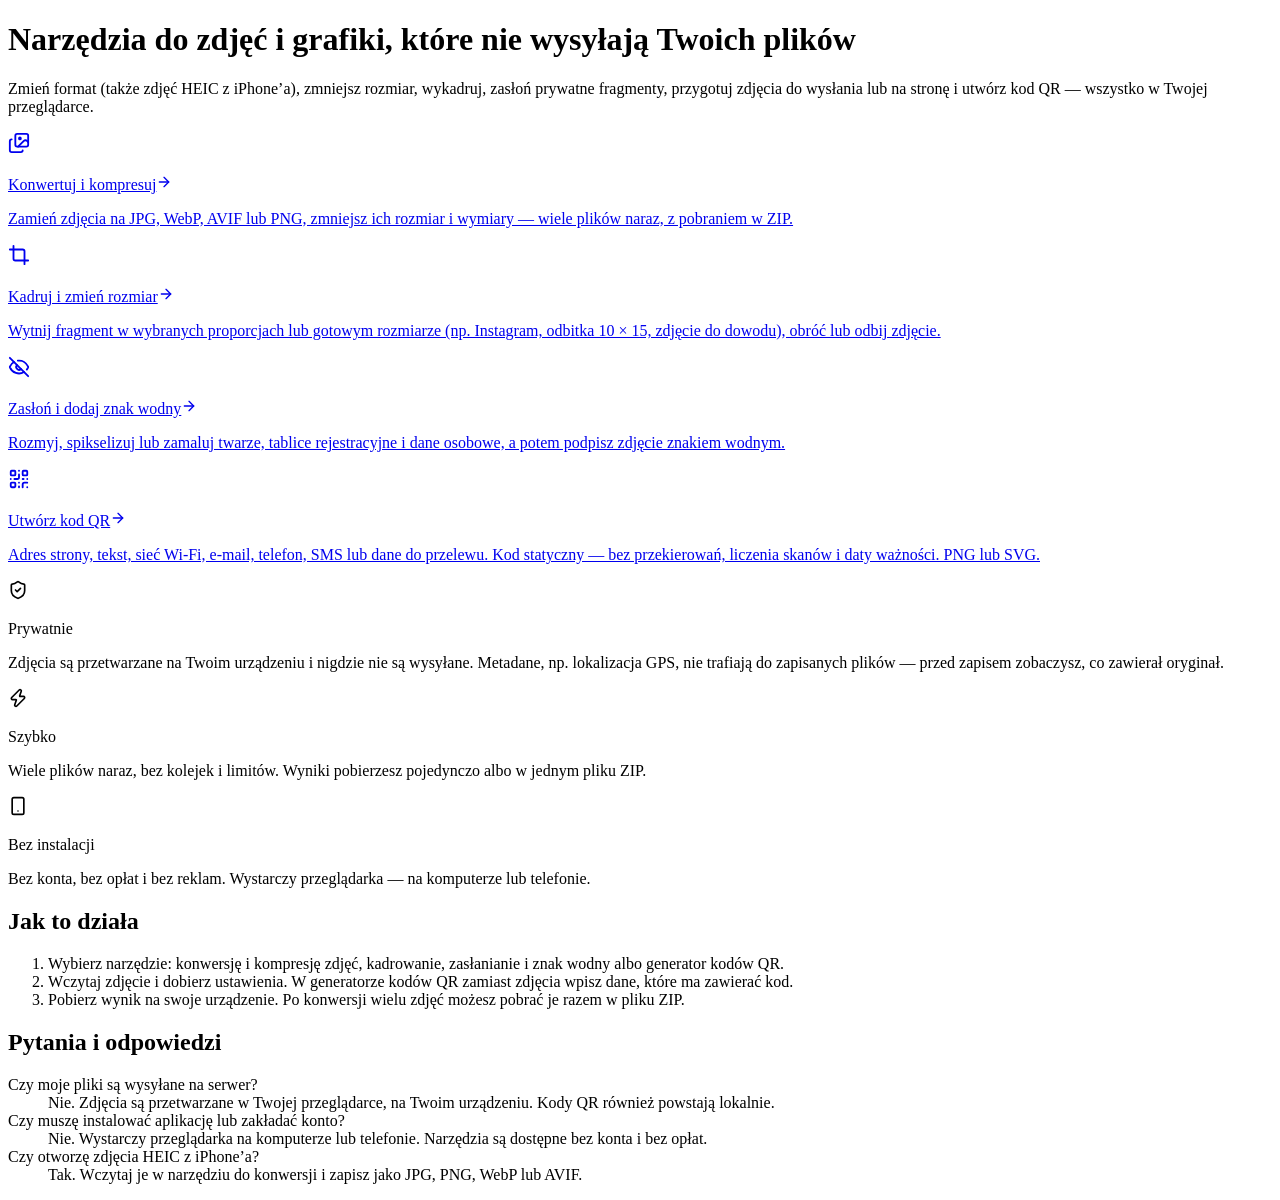
==== commit 20cda2fd: "Wdrożenie 0.7.0 (2026-11-08 06:50) Źródło: pizu-grafika 0cf2450" ====
--- a/index.html
+++ b/index.html
@@ -1,41 +1,41 @@
-<!DOCTYPE html>
-<html lang="pl">
-  <head>
-    <meta charset="UTF-8" />
-    <!-- every address (/, /kod-qr/, …) loads files from the site root — see lib/routes.ts -->
-    <base href="/" />
-    <meta name="viewport" content="width=device-width, initial-scale=1.0" />
-    <meta
-      http-equiv="Content-Security-Policy"
-      content="default-src 'self'; script-src 'self' 'wasm-unsafe-eval'; style-src 'self' 'unsafe-inline'; img-src 'self' data: blob:; font-src 'self' data:; worker-src 'self' blob:; connect-src 'self'; base-uri 'self'; form-action 'none'"
-    />
-    <meta name="description" content="PizuGrafika — darmowe narzędzia do zdjęć i grafiki działające w całości w Twojej przeglądarce. Konwertuj (także zdjęcia HEIC z iPhone’a), kompresuj, kadruj, zasłaniaj fragmenty, dodawaj znak wodny i twórz statyczne kody QR (także do przelewu) bez wysyłania danych na serwer." />
-    <link rel="canonical" href="https://grafika.pizu.pl/" />
-    <!-- link previews: scripts/tool-pages.mjs sets og:title, og:description and og:url for every tool page;
-         the image is shared (pizu-pl: scripts/og-image-tool.html → node scripts/og-image.mjs) -->
-    <meta property="og:title" content="PizuGrafika — darmowe narzędzia do zdjęć i grafiki w przeglądarce" />
-    <meta property="og:description" content="PizuGrafika — darmowe narzędzia do zdjęć i grafiki działające w całości w Twojej przeglądarce. Konwertuj (także zdjęcia HEIC z iPhone’a), kompresuj, kadruj, zasłaniaj fragmenty, dodawaj znak wodny i twórz statyczne kody QR (także do przelewu) bez wysyłania danych na serwer." />
-    <meta property="og:type" content="website" />
-    <meta property="og:url" content="https://grafika.pizu.pl/" />
-    <meta property="og:site_name" content="PizuGrafika" />
-    <meta property="og:locale" content="pl_PL" />
-    <meta property="og:image" content="https://grafika.pizu.pl/og-image.png" />
-    <meta property="og:image:type" content="image/png" />
-    <meta property="og:image:width" content="1200" />
-    <meta property="og:image:height" content="630" />
-    <meta property="og:image:alt" content="Ptak Pizu i napis: PizuGrafika — narzędzia, które nie wysyłają Twoich plików. Konwertuj, kadruj, kod QR." />
-    <meta name="twitter:card" content="summary_large_image" />
+<!DOCTYPE html>
+<html lang="pl">
+  <head>
+    <meta charset="UTF-8" />
+    <!-- every address (/, /kod-qr/, …) loads files from the app base — see lib/routes.ts -->
+    <base href="/grafika/" />
+    <meta name="viewport" content="width=device-width, initial-scale=1.0" />
+    <meta
+      http-equiv="Content-Security-Policy"
+      content="default-src 'self'; script-src 'self' 'wasm-unsafe-eval'; style-src 'self' 'unsafe-inline'; img-src 'self' data: blob:; font-src 'self' data:; worker-src 'self' blob:; connect-src 'self'; base-uri 'self'; form-action 'none'"
+    />
+    <meta name="description" content="PizuGrafika — darmowe narzędzia do zdjęć i grafiki działające w całości w Twojej przeglądarce. Konwertuj (także zdjęcia HEIC z iPhone’a), kompresuj, kadruj, zasłaniaj fragmenty, dodawaj znak wodny i twórz statyczne kody QR (także do przelewu) bez wysyłania danych na serwer." />
+    <link rel="canonical" href="https://pizu.pl/grafika/" />
+    <!-- link previews: scripts/tool-pages.mjs sets og:title, og:description and og:url for every tool page;
+         the image is shared (pizu-pl: scripts/og-image-tool.html → node scripts/og-image.mjs) -->
+    <meta property="og:title" content="PizuGrafika — darmowe narzędzia do zdjęć i grafiki w przeglądarce" />
+    <meta property="og:description" content="PizuGrafika — darmowe narzędzia do zdjęć i grafiki działające w całości w Twojej przeglądarce. Konwertuj (także zdjęcia HEIC z iPhone’a), kompresuj, kadruj, zasłaniaj fragmenty, dodawaj znak wodny i twórz statyczne kody QR (także do przelewu) bez wysyłania danych na serwer." />
+    <meta property="og:type" content="website" />
+    <meta property="og:url" content="https://pizu.pl/grafika/" />
+    <meta property="og:site_name" content="PizuGrafika" />
+    <meta property="og:locale" content="pl_PL" />
+    <meta property="og:image" content="https://pizu.pl/grafika/og-image.png" />
+    <meta property="og:image:type" content="image/png" />
+    <meta property="og:image:width" content="1200" />
+    <meta property="og:image:height" content="630" />
+    <meta property="og:image:alt" content="Ptak Pizu i napis: PizuGrafika — narzędzia, które nie wysyłają Twoich plików. Konwertuj, kadruj, kod QR." />
+    <meta name="twitter:card" content="summary_large_image" />
     <link rel="icon" type="image/svg+xml" href="./favicon.svg" />
-    <link rel="manifest" href="/manifest.webmanifest" />
-    <link rel="apple-touch-icon" href="/apple-touch-icon.png" />
-    <!-- applies saved theme / contrast / text size before the first paint -->
-    <script src="./settings-init.js"></script>
-    <title>PizuGrafika — darmowe narzędzia do zdjęć i grafiki w przeglądarce</title>
-    <script type="module" crossorigin src="/assets/index-Cd_SikdI.js"></script>
-    <link rel="stylesheet" crossorigin href="/assets/index-AID13YEX.css">
+    <link rel="manifest" href="/grafika/manifest.webmanifest" />
+    <link rel="apple-touch-icon" href="/grafika/apple-touch-icon.png" />
+    <!-- applies saved theme / contrast / text size before the first paint -->
+    <script src="./settings-init.js"></script>
+    <title>PizuGrafika — darmowe narzędzia do zdjęć i grafiki w przeglądarce</title>
+    <script type="module" crossorigin src="/grafika/assets/index-D9aJZU5B.js"></script>
+    <link rel="stylesheet" crossorigin href="/grafika/assets/index-AID13YEX.css">
     <script type="application/ld+json" data-page-schema>{"@context":"https://schema.org","@graph":[{"@type":"FAQPage","mainEntity":[{"@type":"Question","name":"Czy moje pliki są wysyłane na serwer?","acceptedAnswer":{"@type":"Answer","text":"Nie. Zdjęcia są przetwarzane w Twojej przeglądarce, na Twoim urządzeniu. Kody QR również powstają lokalnie."}},{"@type":"Question","name":"Czy muszę instalować aplikację lub zakładać konto?","acceptedAnswer":{"@type":"Answer","text":"Nie. Wystarczy przeglądarka na komputerze lub telefonie. Narzędzia są dostępne bez konta i bez opłat."}},{"@type":"Question","name":"Czy otworzę zdjęcia HEIC z iPhone’a?","acceptedAnswer":{"@type":"Answer","text":"Tak. Wczytaj je w narzędziu do konwersji i zapisz jako JPG, PNG, WebP lub AVIF."}}]}]}</script>
-  </head>
-  <body>
+  </head>
+  <body>
     <div id="root"><!-- static-page:start -->
 <div class="flex flex-col min-h-screen bg-app">
     <pizu-header site="grafika" tool="" settings=""></pizu-header>
@@ -44,7 +44,7 @@
         <h1 class="text-3xl md:text-4xl font-bold text-ink">Narzędzia do zdjęć i grafiki, które <span class="text-brand">nie wysyłają</span> Twoich plików</h1>
         <p class="text-gray-500 max-w-2xl mx-auto">Zmień format (także zdjęć HEIC z iPhone’a), zmniejsz rozmiar, wykadruj, zasłoń prywatne fragmenty, przygotuj zdjęcia do wysłania lub na stronę i utwórz kod QR — wszystko w Twojej przeglądarce.</p>
       </div>
-      <div class="grid gap-4 md:grid-cols-2"><a href="/konwertuj-zdjecia/" class="group block text-left cursor-pointer bg-surface rounded-2xl border border-gray-200 shadow-sm p-5 hover:border-red-200 hover:shadow-md transition-all">
+      <div class="grid gap-4 md:grid-cols-2"><a href="/grafika/konwertuj-zdjecia/" class="group block text-left cursor-pointer bg-surface rounded-2xl border border-gray-200 shadow-sm p-5 hover:border-red-200 hover:shadow-md transition-all">
         <div class="flex items-start gap-4">
           <div class="w-12 h-12 bg-red-100 text-red-700 rounded-xl flex items-center justify-center shrink-0"><svg xmlns="http://www.w3.org/2000/svg" width="22" height="22" viewBox="0 0 24 24" fill="none" stroke="currentColor" stroke-width="2" stroke-linecap="round" stroke-linejoin="round" class="lucide lucide-images" aria-hidden="true"><path d="m22 11-1.296-1.296a2.4 2.4 0 0 0-3.408 0L11 16"></path><path d="M4 8a2 2 0 0 0-2 2v10a2 2 0 0 0 2 2h10a2 2 0 0 0 2-2"></path><circle cx="13" cy="7" r="1" fill="currentColor"></circle><rect x="8" y="2" width="14" height="14" rx="2"></rect></svg></div>
           <div class="min-w-0 flex-1">
@@ -52,7 +52,7 @@
             <p class="text-sm text-gray-500 mt-1 leading-relaxed">Zamień zdjęcia na JPG, WebP, AVIF lub PNG, zmniejsz ich rozmiar i wymiary — wiele plików naraz, z pobraniem w ZIP.</p>
           </div>
         </div>
-      </a><a href="/kadruj-zdjecie/" class="group block text-left cursor-pointer bg-surface rounded-2xl border border-gray-200 shadow-sm p-5 hover:border-red-200 hover:shadow-md transition-all">
+      </a><a href="/grafika/kadruj-zdjecie/" class="group block text-left cursor-pointer bg-surface rounded-2xl border border-gray-200 shadow-sm p-5 hover:border-red-200 hover:shadow-md transition-all">
         <div class="flex items-start gap-4">
           <div class="w-12 h-12 bg-indigo-100 text-indigo-700 rounded-xl flex items-center justify-center shrink-0"><svg xmlns="http://www.w3.org/2000/svg" width="22" height="22" viewBox="0 0 24 24" fill="none" stroke="currentColor" stroke-width="2" stroke-linecap="round" stroke-linejoin="round" class="lucide lucide-crop" aria-hidden="true"><path d="M6 2v14a2 2 0 0 0 2 2h14"></path><path d="M18 22V8a2 2 0 0 0-2-2H2"></path></svg></div>
           <div class="min-w-0 flex-1">
@@ -60,7 +60,7 @@
             <p class="text-sm text-gray-500 mt-1 leading-relaxed">Wytnij fragment w wybranych proporcjach lub gotowym rozmiarze (np. Instagram, odbitka 10 × 15, zdjęcie do dowodu), obróć lub odbij zdjęcie.</p>
           </div>
         </div>
-      </a><a href="/zaslon-i-znak-wodny/" class="group block text-left cursor-pointer bg-surface rounded-2xl border border-gray-200 shadow-sm p-5 hover:border-red-200 hover:shadow-md transition-all">
+      </a><a href="/grafika/zaslon-i-znak-wodny/" class="group block text-left cursor-pointer bg-surface rounded-2xl border border-gray-200 shadow-sm p-5 hover:border-red-200 hover:shadow-md transition-all">
         <div class="flex items-start gap-4">
           <div class="w-12 h-12 bg-teal-100 text-teal-700 rounded-xl flex items-center justify-center shrink-0"><svg xmlns="http://www.w3.org/2000/svg" width="22" height="22" viewBox="0 0 24 24" fill="none" stroke="currentColor" stroke-width="2" stroke-linecap="round" stroke-linejoin="round" class="lucide lucide-eye-off" aria-hidden="true"><path d="M10.733 5.076a10.744 10.744 0 0 1 11.205 6.575 1 1 0 0 1 0 .696 10.747 10.747 0 0 1-1.444 2.49"></path><path d="M14.084 14.158a3 3 0 0 1-4.242-4.242"></path><path d="M17.479 17.499a10.75 10.75 0 0 1-15.417-5.151 1 1 0 0 1 0-.696 10.75 10.75 0 0 1 4.446-5.143"></path><path d="m2 2 20 20"></path></svg></div>
           <div class="min-w-0 flex-1">
@@ -68,7 +68,7 @@
             <p class="text-sm text-gray-500 mt-1 leading-relaxed">Rozmyj, spikselizuj lub zamaluj twarze, tablice rejestracyjne i dane osobowe, a potem podpisz zdjęcie znakiem wodnym.</p>
           </div>
         </div>
-      </a><a href="/kod-qr/" class="group block text-left cursor-pointer bg-surface rounded-2xl border border-gray-200 shadow-sm p-5 hover:border-red-200 hover:shadow-md transition-all">
+      </a><a href="/grafika/kod-qr/" class="group block text-left cursor-pointer bg-surface rounded-2xl border border-gray-200 shadow-sm p-5 hover:border-red-200 hover:shadow-md transition-all">
         <div class="flex items-start gap-4">
           <div class="w-12 h-12 bg-purple-100 text-purple-700 rounded-xl flex items-center justify-center shrink-0"><svg xmlns="http://www.w3.org/2000/svg" width="22" height="22" viewBox="0 0 24 24" fill="none" stroke="currentColor" stroke-width="2" stroke-linecap="round" stroke-linejoin="round" class="lucide lucide-qr-code" aria-hidden="true"><rect width="5" height="5" x="3" y="3" rx="1"></rect><rect width="5" height="5" x="16" y="3" rx="1"></rect><rect width="5" height="5" x="3" y="16" rx="1"></rect><path d="M21 16h-3a2 2 0 0 0-2 2v3"></path><path d="M21 21v.01"></path><path d="M12 7v3a2 2 0 0 1-2 2H7"></path><path d="M3 12h.01"></path><path d="M12 3h.01"></path><path d="M12 16v.01"></path><path d="M16 12h1"></path><path d="M21 12v.01"></path><path d="M12 21v-1"></path></svg></div>
           <div class="min-w-0 flex-1">
@@ -95,8 +95,9 @@
     <dl class="mt-2 divide-y divide-gray-200"><div class="py-3"><dt class="font-semibold text-ink">Czy moje pliki są wysyłane na serwer?</dt><dd class="mt-1">Nie. Zdjęcia są przetwarzane w Twojej przeglądarce, na Twoim urządzeniu. Kody QR również powstają lokalnie.</dd></div><div class="py-3"><dt class="font-semibold text-ink">Czy muszę instalować aplikację lub zakładać konto?</dt><dd class="mt-1">Nie. Wystarczy przeglądarka na komputerze lub telefonie. Narzędzia są dostępne bez konta i bez opłat.</dd></div><div class="py-3"><dt class="font-semibold text-ink">Czy otworzę zdjęcia HEIC z iPhone’a?</dt><dd class="mt-1">Tak. Wczytaj je w narzędziu do konwersji i zapisz jako JPG, PNG, WebP lub AVIF.</dd></div></dl>
   </section>
     </div></main>
-    <pizu-footer product="PizuGrafika" version="0.6.1"></pizu-footer>
+    <pizu-footer product="PizuGrafika" version="0.7.0"></pizu-footer>
   </div>
-<!-- static-page:end --></div>
-  </body>
-</html>
+<!-- static-page:end --></div>+
+  </body>
+</html>
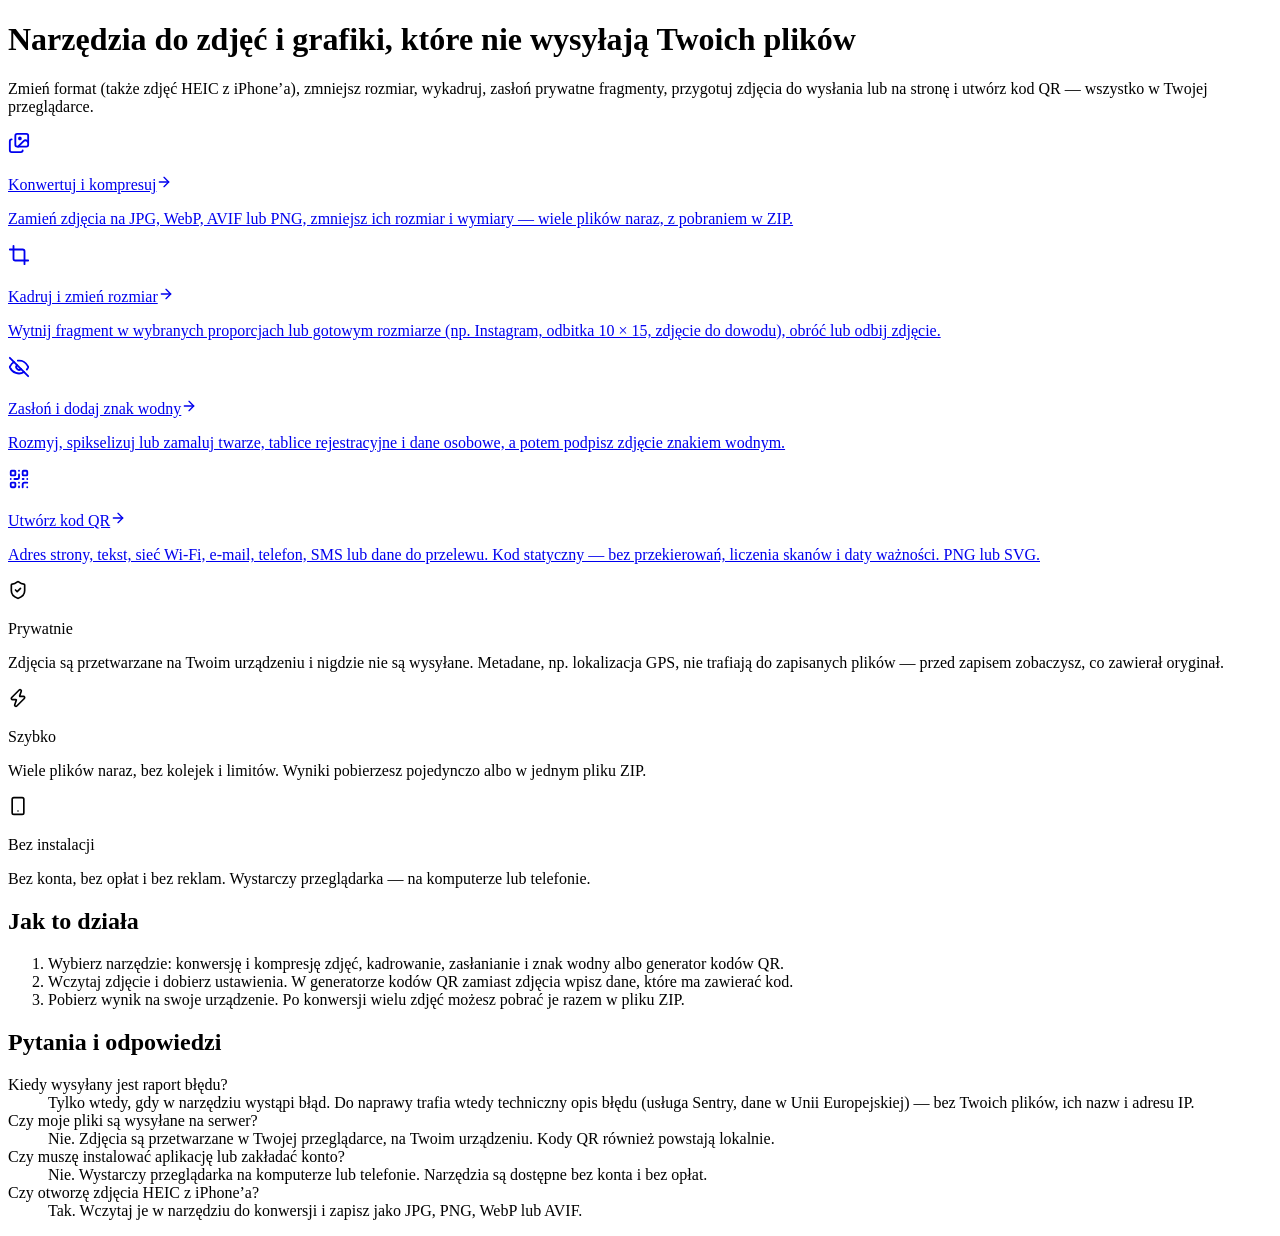
==== commit 7d3d671c: "Wdrożenie 0.8.0 (2026-11-10 17:45) Źródło: pizu-grafika ccc00b9" ====
--- a/index.html
+++ b/index.html
@@ -7,14 +7,14 @@
     <meta name="viewport" content="width=device-width, initial-scale=1.0" />
     <meta
       http-equiv="Content-Security-Policy"
-      content="default-src 'self'; script-src 'self' 'wasm-unsafe-eval'; style-src 'self' 'unsafe-inline'; img-src 'self' data: blob:; font-src 'self' data:; worker-src 'self' blob:; connect-src 'self'; base-uri 'self'; form-action 'none'"
+      content="default-src 'self'; script-src 'self' 'wasm-unsafe-eval'; style-src 'self' 'unsafe-inline'; img-src 'self' data: blob:; font-src 'self' data:; worker-src 'self' blob:; connect-src 'self' https://o4512300568477696.ingest.de.sentry.io; base-uri 'self'; form-action 'none'"
     />
-    <meta name="description" content="PizuGrafika — darmowe narzędzia do zdjęć i grafiki działające w całości w Twojej przeglądarce. Konwertuj (także zdjęcia HEIC z iPhone’a), kompresuj, kadruj, zasłaniaj fragmenty, dodawaj znak wodny i twórz statyczne kody QR (także do przelewu) bez wysyłania danych na serwer." />
+    <meta name="description" content="PizuGrafika — darmowe narzędzia do zdjęć i grafiki działające w całości w Twojej przeglądarce. Konwertuj (także zdjęcia HEIC z iPhone’a), kompresuj, kadruj, zasłaniaj fragmenty, dodawaj znak wodny i twórz statyczne kody QR (także do przelewu) bez wysyłania zdjęć ani treści kodów QR na serwer." />
     <link rel="canonical" href="https://pizu.pl/grafika/" />
     <!-- link previews: scripts/tool-pages.mjs sets og:title, og:description and og:url for every tool page;
          the image is shared (pizu-pl: scripts/og-image-tool.html → node scripts/og-image.mjs) -->
     <meta property="og:title" content="PizuGrafika — darmowe narzędzia do zdjęć i grafiki w przeglądarce" />
-    <meta property="og:description" content="PizuGrafika — darmowe narzędzia do zdjęć i grafiki działające w całości w Twojej przeglądarce. Konwertuj (także zdjęcia HEIC z iPhone’a), kompresuj, kadruj, zasłaniaj fragmenty, dodawaj znak wodny i twórz statyczne kody QR (także do przelewu) bez wysyłania danych na serwer." />
+    <meta property="og:description" content="PizuGrafika — darmowe narzędzia do zdjęć i grafiki działające w całości w Twojej przeglądarce. Konwertuj (także zdjęcia HEIC z iPhone’a), kompresuj, kadruj, zasłaniaj fragmenty, dodawaj znak wodny i twórz statyczne kody QR (także do przelewu) bez wysyłania zdjęć ani treści kodów QR na serwer." />
     <meta property="og:type" content="website" />
     <meta property="og:url" content="https://pizu.pl/grafika/" />
     <meta property="og:site_name" content="PizuGrafika" />
@@ -31,9 +31,9 @@
     <!-- applies saved theme / contrast / text size before the first paint -->
     <script src="./settings-init.js"></script>
     <title>PizuGrafika — darmowe narzędzia do zdjęć i grafiki w przeglądarce</title>
-    <script type="module" crossorigin src="/grafika/assets/index-D9aJZU5B.js"></script>
+    <script type="module" crossorigin src="/grafika/assets/index-CP80i8jP.js"></script>
     <link rel="stylesheet" crossorigin href="/grafika/assets/index-AID13YEX.css">
-    <script type="application/ld+json" data-page-schema>{"@context":"https://schema.org","@graph":[{"@type":"FAQPage","mainEntity":[{"@type":"Question","name":"Czy moje pliki są wysyłane na serwer?","acceptedAnswer":{"@type":"Answer","text":"Nie. Zdjęcia są przetwarzane w Twojej przeglądarce, na Twoim urządzeniu. Kody QR również powstają lokalnie."}},{"@type":"Question","name":"Czy muszę instalować aplikację lub zakładać konto?","acceptedAnswer":{"@type":"Answer","text":"Nie. Wystarczy przeglądarka na komputerze lub telefonie. Narzędzia są dostępne bez konta i bez opłat."}},{"@type":"Question","name":"Czy otworzę zdjęcia HEIC z iPhone’a?","acceptedAnswer":{"@type":"Answer","text":"Tak. Wczytaj je w narzędziu do konwersji i zapisz jako JPG, PNG, WebP lub AVIF."}}]}]}</script>
+    <script type="application/ld+json" data-page-schema>{"@context":"https://schema.org","@graph":[{"@type":"FAQPage","mainEntity":[{"@type":"Question","name":"Kiedy wysyłany jest raport błędu?","acceptedAnswer":{"@type":"Answer","text":"Tylko wtedy, gdy w narzędziu wystąpi błąd. Do naprawy trafia wtedy techniczny opis błędu (usługa Sentry, dane w Unii Europejskiej) — bez Twoich plików, ich nazw i adresu IP."}},{"@type":"Question","name":"Czy moje pliki są wysyłane na serwer?","acceptedAnswer":{"@type":"Answer","text":"Nie. Zdjęcia są przetwarzane w Twojej przeglądarce, na Twoim urządzeniu. Kody QR również powstają lokalnie."}},{"@type":"Question","name":"Czy muszę instalować aplikację lub zakładać konto?","acceptedAnswer":{"@type":"Answer","text":"Nie. Wystarczy przeglądarka na komputerze lub telefonie. Narzędzia są dostępne bez konta i bez opłat."}},{"@type":"Question","name":"Czy otworzę zdjęcia HEIC z iPhone’a?","acceptedAnswer":{"@type":"Answer","text":"Tak. Wczytaj je w narzędziu do konwersji i zapisz jako JPG, PNG, WebP lub AVIF."}}]}]}</script>
   </head>
   <body>
     <div id="root"><!-- static-page:start -->
@@ -92,10 +92,10 @@
     
     <ol class="mt-3 space-y-1.5 list-decimal pl-5"><li>Wybierz narzędzie: konwersję i kompresję zdjęć, kadrowanie, zasłanianie i znak wodny albo generator kodów QR.</li><li>Wczytaj zdjęcie i dobierz ustawienia. W generatorze kodów QR zamiast zdjęcia wpisz dane, które ma zawierać kod.</li><li>Pobierz wynik na swoje urządzenie. Po konwersji wielu zdjęć możesz pobrać je razem w pliku ZIP.</li></ol>
     <h2 class="mt-8 text-lg font-bold text-ink">Pytania i odpowiedzi</h2>
-    <dl class="mt-2 divide-y divide-gray-200"><div class="py-3"><dt class="font-semibold text-ink">Czy moje pliki są wysyłane na serwer?</dt><dd class="mt-1">Nie. Zdjęcia są przetwarzane w Twojej przeglądarce, na Twoim urządzeniu. Kody QR również powstają lokalnie.</dd></div><div class="py-3"><dt class="font-semibold text-ink">Czy muszę instalować aplikację lub zakładać konto?</dt><dd class="mt-1">Nie. Wystarczy przeglądarka na komputerze lub telefonie. Narzędzia są dostępne bez konta i bez opłat.</dd></div><div class="py-3"><dt class="font-semibold text-ink">Czy otworzę zdjęcia HEIC z iPhone’a?</dt><dd class="mt-1">Tak. Wczytaj je w narzędziu do konwersji i zapisz jako JPG, PNG, WebP lub AVIF.</dd></div></dl>
+    <dl class="mt-2 divide-y divide-gray-200"><div class="py-3"><dt class="font-semibold text-ink">Kiedy wysyłany jest raport błędu?</dt><dd class="mt-1">Tylko wtedy, gdy w narzędziu wystąpi błąd. Do naprawy trafia wtedy techniczny opis błędu (usługa Sentry, dane w Unii Europejskiej) — bez Twoich plików, ich nazw i adresu IP.</dd></div><div class="py-3"><dt class="font-semibold text-ink">Czy moje pliki są wysyłane na serwer?</dt><dd class="mt-1">Nie. Zdjęcia są przetwarzane w Twojej przeglądarce, na Twoim urządzeniu. Kody QR również powstają lokalnie.</dd></div><div class="py-3"><dt class="font-semibold text-ink">Czy muszę instalować aplikację lub zakładać konto?</dt><dd class="mt-1">Nie. Wystarczy przeglądarka na komputerze lub telefonie. Narzędzia są dostępne bez konta i bez opłat.</dd></div><div class="py-3"><dt class="font-semibold text-ink">Czy otworzę zdjęcia HEIC z iPhone’a?</dt><dd class="mt-1">Tak. Wczytaj je w narzędziu do konwersji i zapisz jako JPG, PNG, WebP lub AVIF.</dd></div></dl>
   </section>
     </div></main>
-    <pizu-footer product="PizuGrafika" version="0.7.0"></pizu-footer>
+    <pizu-footer product="PizuGrafika" version="0.8.0"></pizu-footer>
   </div>
 <!-- static-page:end --></div> 
